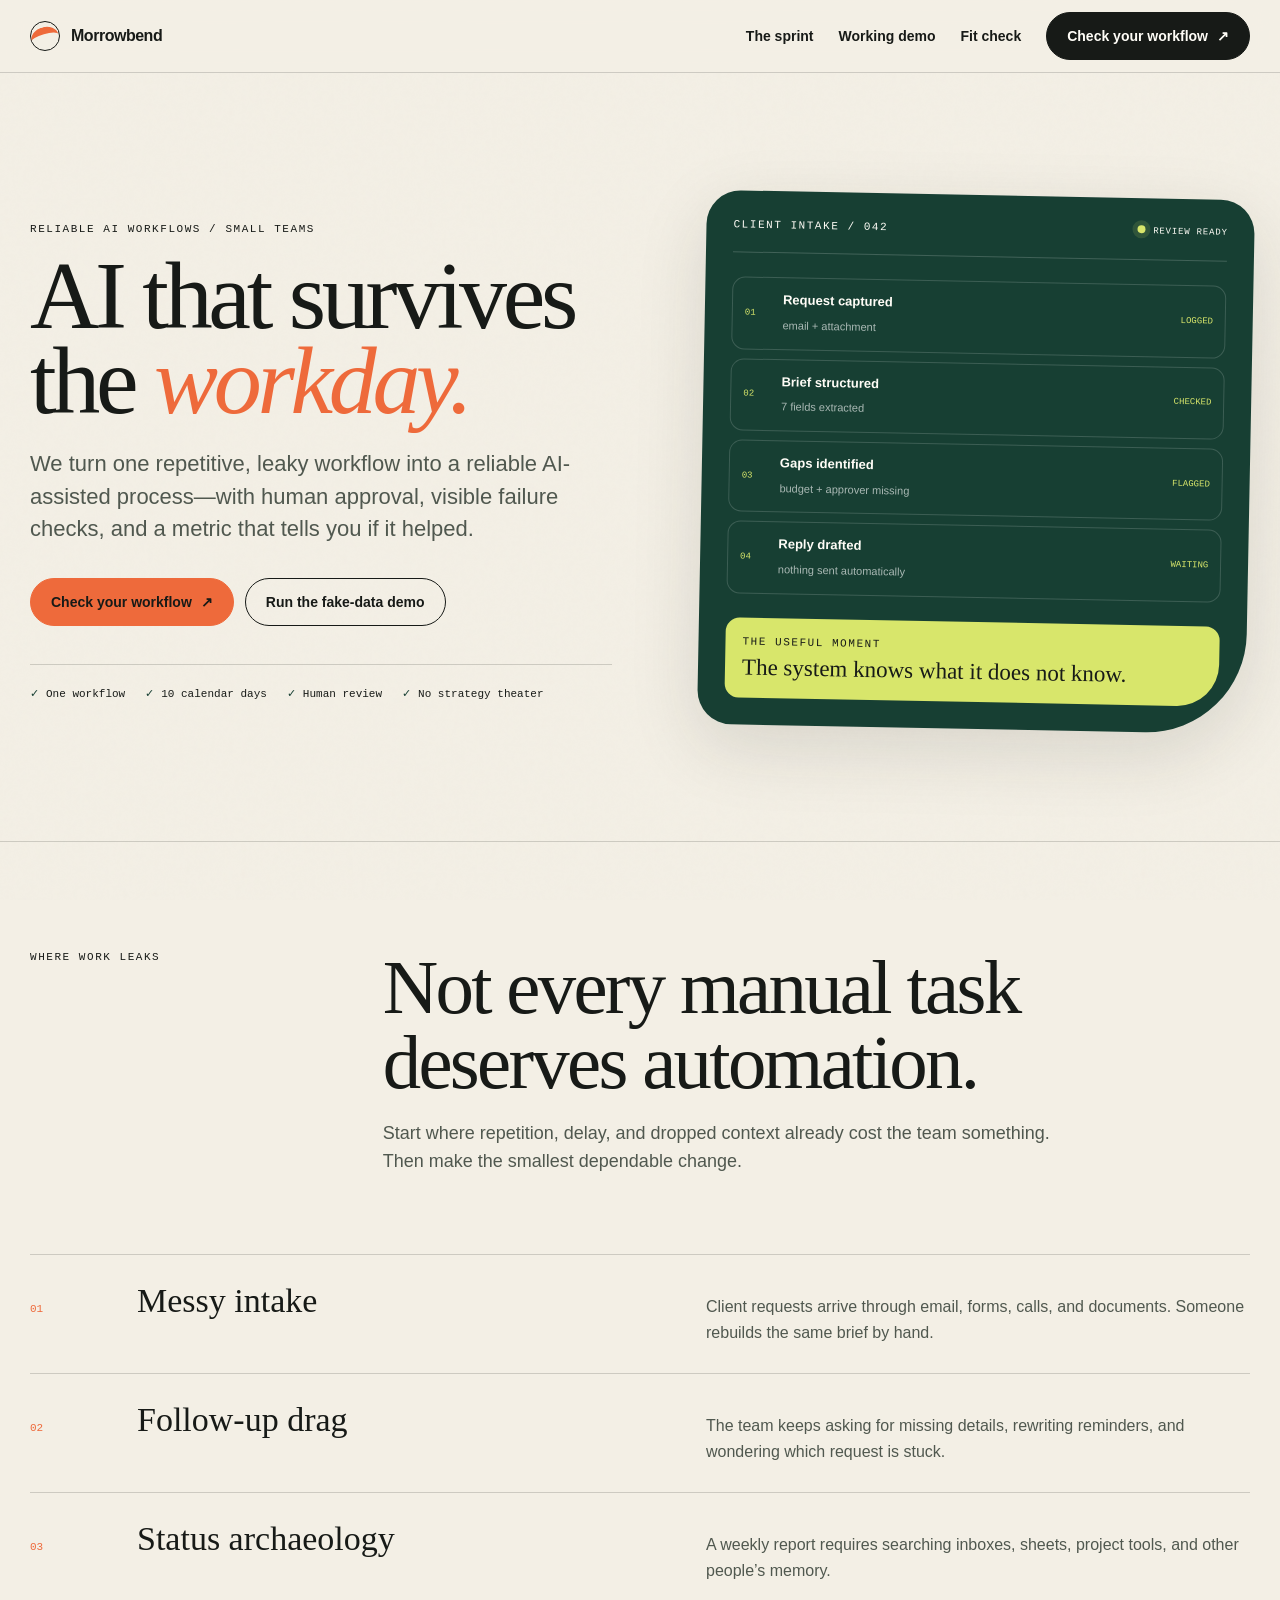
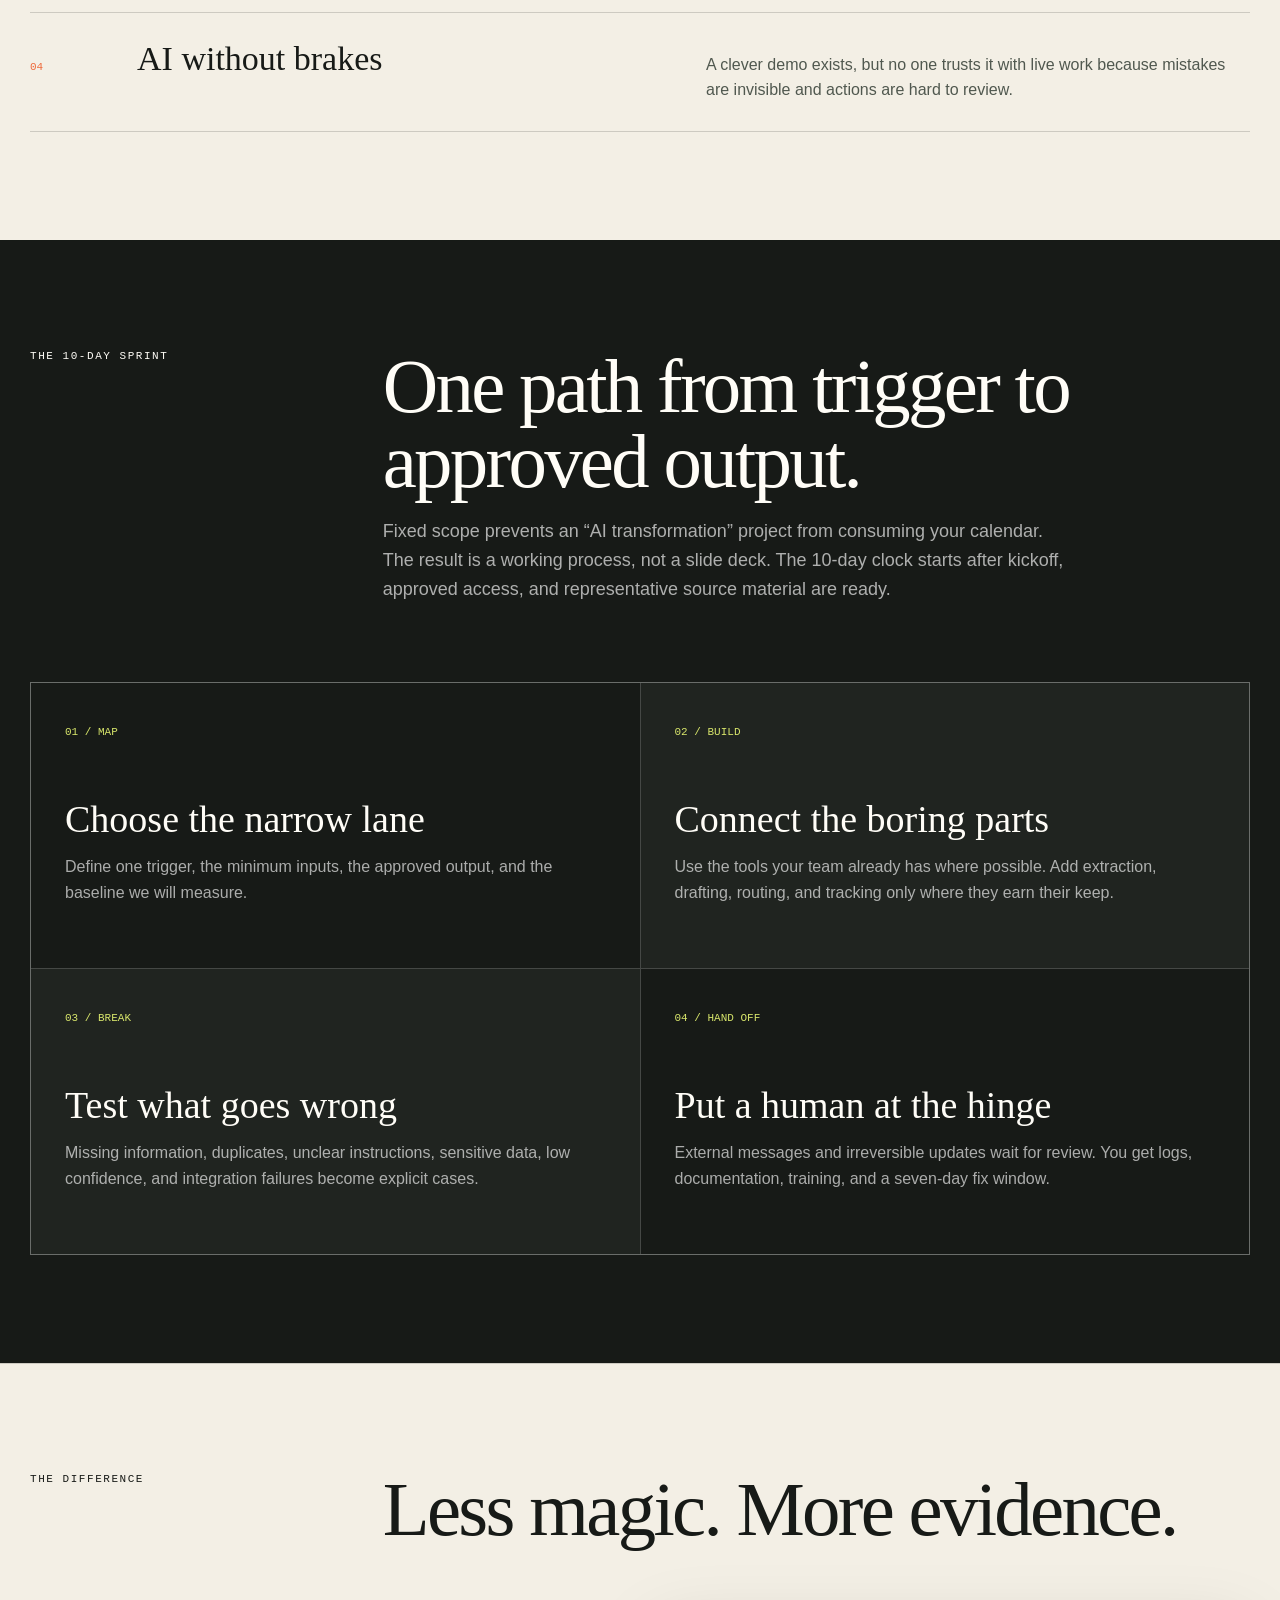
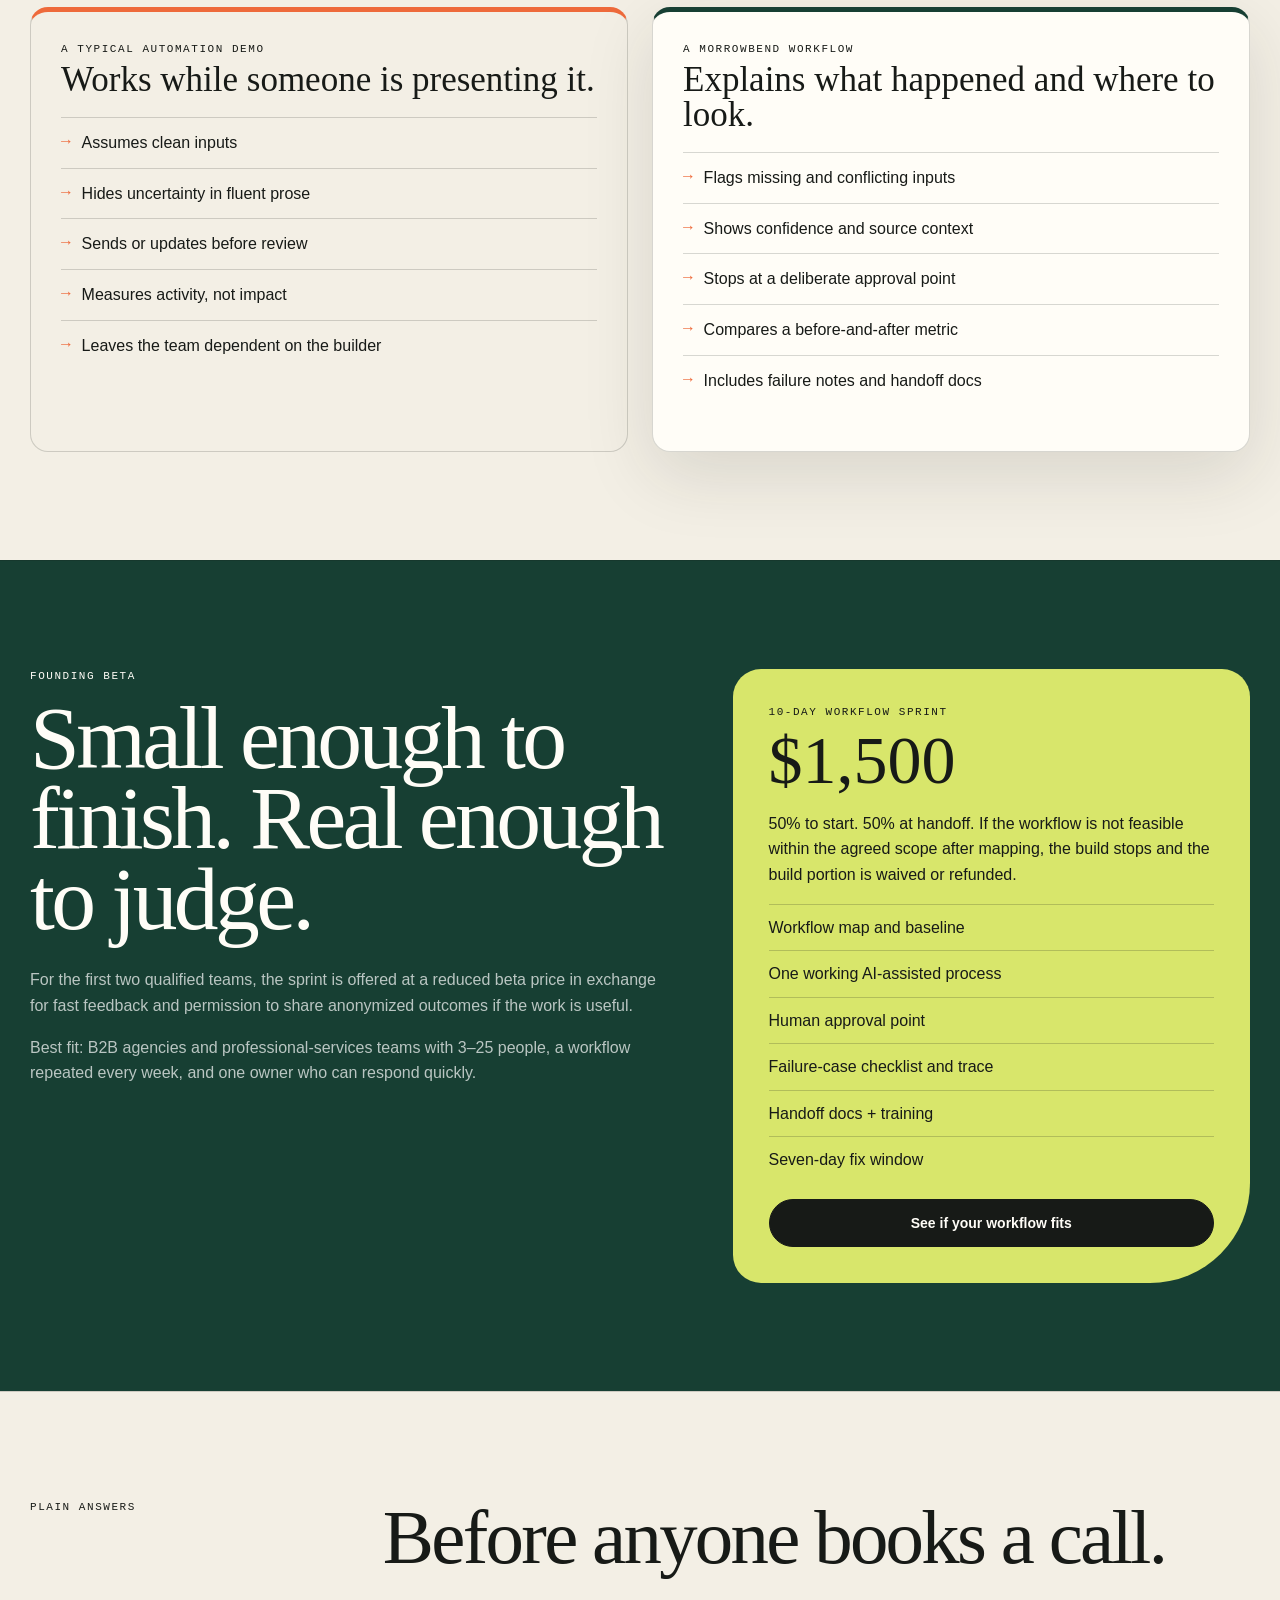
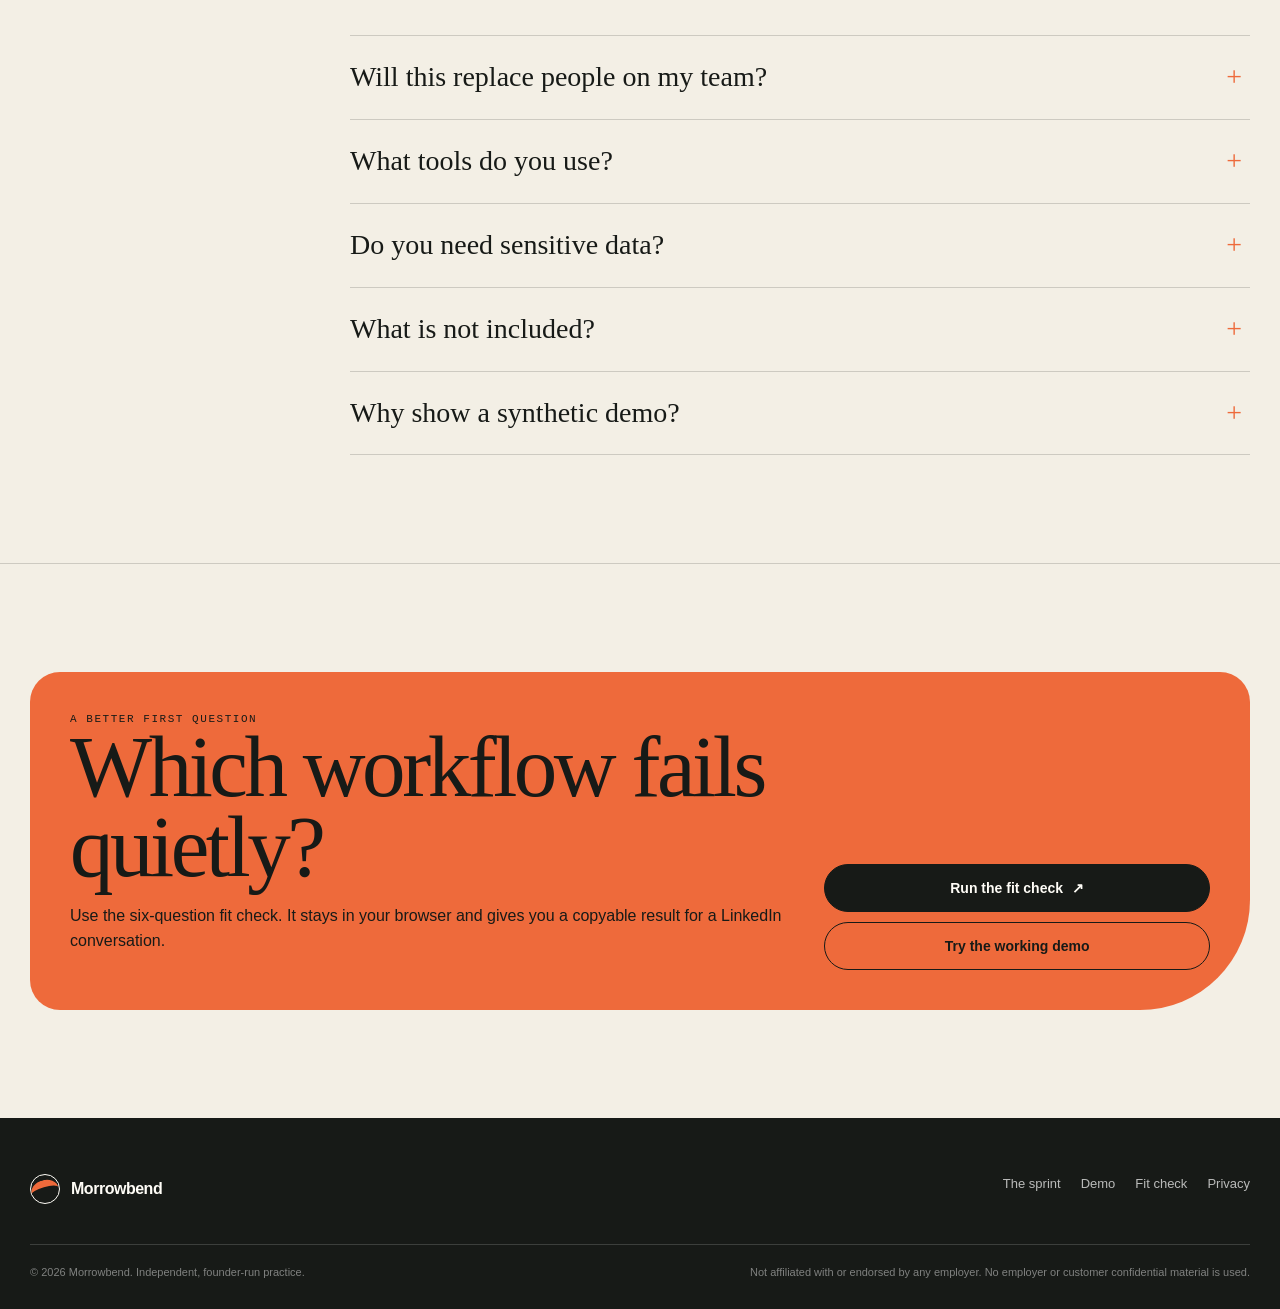
==== index.html @ 883553fe "Publish Morrowbend launch site" ====
<!doctype html><html lang="en"><head><meta charset="utf-8"><meta name="viewport" content="width=device-width,initial-scale=1"><title>Morrowbend — Reliable AI workflows for growing teams</title><meta name="description" content="Morrowbend turns one messy, repetitive workflow into a reliable AI-assisted process with human approval, clear logs, and measurable results."><meta property="og:title" content="Morrowbend — AI that survives the workday"><meta property="og:description" content="A fixed-scope 10-day sprint for small B2B agencies and professional-services teams."><meta property="og:type" content="website"><meta property="og:url" content="https://maxthefurious4-max.github.io/morrowbend/"><meta property="og:image" content="https://maxthefurious4-max.github.io/morrowbend/assets/og-image.png"><meta name="twitter:card" content="summary_large_image"><link rel="canonical" href="https://maxthefurious4-max.github.io/morrowbend/"><link rel="icon" href="assets/favicon.svg" type="image/svg+xml"><link rel="stylesheet" href="assets/styles.css"></head><body><a class="skip" href="#main">Skip to content</a>
<header class="header"><nav class="nav container" aria-label="Main navigation"><a class="brand" href="index.html"><span class="mark" aria-hidden="true"></span>Morrowbend</a><button class="nav-toggle" aria-label="Open navigation" aria-expanded="false"><span></span><span></span></button><div class="links"><a href="services.html">The sprint</a><a href="demo.html">Working demo</a><a href="fit-check.html">Fit check</a><a class="button" href="fit-check.html">Check your workflow <span>↗</span></a></div></nav></header>
<main id="main"><section class="hero"><div class="hero-grid container"><div><div class="eyebrow">Reliable AI workflows / small teams</div><h1>AI that survives the <em>workday.</em></h1><p class="lede">We turn one repetitive, leaky workflow into a reliable AI-assisted process—with human approval, visible failure checks, and a metric that tells you if it helped.</p><div class="actions"><a class="button signal" href="fit-check.html">Check your workflow <span>↗</span></a><a class="button ghost" href="demo.html">Run the fake-data demo</a></div><div class="proof"><span>One workflow</span><span>10 calendar days</span><span>Human review</span><span>No strategy theater</span></div></div>
<div class="workflow-card" aria-label="Example workflow trace"><div class="workflow-top"><span class="eyebrow">Client intake / 042</span><span class="status">review ready</span></div><div class="trace"><div class="trace-row"><span class="trace-num">01</span><span><b>Request captured</b><small>email + attachment</small></span><span class="trace-state">logged</span></div><div class="trace-row"><span class="trace-num">02</span><span><b>Brief structured</b><small>7 fields extracted</small></span><span class="trace-state">checked</span></div><div class="trace-row"><span class="trace-num">03</span><span><b>Gaps identified</b><small>budget + approver missing</small></span><span class="trace-state">flagged</span></div><div class="trace-row"><span class="trace-num">04</span><span><b>Reply drafted</b><small>nothing sent automatically</small></span><span class="trace-state">waiting</span></div></div><div class="workflow-note"><div class="eyebrow">The useful moment</div><p>The system knows what it does not know.</p></div></div></div></section>
<section class="section"><div class="container"><div class="section-head"><div class="eyebrow">Where work leaks</div><div><h2>Not every manual task deserves automation.</h2><p class="muted">Start where repetition, delay, and dropped context already cost the team something. Then make the smallest dependable change.</p></div></div><div class="leaks"><article class="leak"><h3>Messy intake</h3><p>Client requests arrive through email, forms, calls, and documents. Someone rebuilds the same brief by hand.</p></article><article class="leak"><h3>Follow-up drag</h3><p>The team keeps asking for missing details, rewriting reminders, and wondering which request is stuck.</p></article><article class="leak"><h3>Status archaeology</h3><p>A weekly report requires searching inboxes, sheets, project tools, and other people’s memory.</p></article><article class="leak"><h3>AI without brakes</h3><p>A clever demo exists, but no one trusts it with live work because mistakes are invisible and actions are hard to review.</p></article></div></div></section>
<section class="section dark"><div class="container"><div class="section-head"><div class="eyebrow">The 10-day sprint</div><div><h2>One path from trigger to approved output.</h2><p style="color:rgba(255,255,255,.65)">Fixed scope prevents an “AI transformation” project from consuming your calendar. The result is a working process, not a slide deck. The 10-day clock starts after kickoff, approved access, and representative source material are ready.</p></div></div><div class="steps"><article class="step"><span class="num">01 / MAP</span><h3>Choose the narrow lane</h3><p>Define one trigger, the minimum inputs, the approved output, and the baseline we will measure.</p></article><article class="step"><span class="num">02 / BUILD</span><h3>Connect the boring parts</h3><p>Use the tools your team already has where possible. Add extraction, drafting, routing, and tracking only where they earn their keep.</p></article><article class="step"><span class="num">03 / BREAK</span><h3>Test what goes wrong</h3><p>Missing information, duplicates, unclear instructions, sensitive data, low confidence, and integration failures become explicit cases.</p></article><article class="step"><span class="num">04 / HAND OFF</span><h3>Put a human at the hinge</h3><p>External messages and irreversible updates wait for review. You get logs, documentation, training, and a seven-day fix window.</p></article></div></div></section>
<section class="section"><div class="container"><div class="section-head"><div class="eyebrow">The difference</div><div><h2>Less magic. More evidence.</h2></div></div><div class="compare"><div><div class="eyebrow">A typical automation demo</div><h3>Works while someone is presenting it.</h3><ul class="checklist"><li>Assumes clean inputs</li><li>Hides uncertainty in fluent prose</li><li>Sends or updates before review</li><li>Measures activity, not impact</li><li>Leaves the team dependent on the builder</li></ul></div><div class="good"><div class="eyebrow">A Morrowbend workflow</div><h3>Explains what happened and where to look.</h3><ul class="checklist"><li>Flags missing and conflicting inputs</li><li>Shows confidence and source context</li><li>Stops at a deliberate approval point</li><li>Compares a before-and-after metric</li><li>Includes failure notes and handoff docs</li></ul></div></div></div></section>
<section class="section forest"><div class="container price-stage"><div><div class="eyebrow">Founding beta</div><h2>Small enough to finish. Real enough to judge.</h2><p style="color:rgba(255,255,255,.7);max-width:650px">For the first two qualified teams, the sprint is offered at a reduced beta price in exchange for fast feedback and permission to share anonymized outcomes if the work is useful.</p><p style="color:rgba(255,255,255,.7)">Best fit: B2B agencies and professional-services teams with 3–25 people, a workflow repeated every week, and one owner who can respond quickly.</p></div><aside class="price-card"><div class="eyebrow">10-day workflow sprint</div><div class="price">$1,500</div><p>50% to start. 50% at handoff. If the workflow is not feasible within the agreed scope after mapping, the build stops and the build portion is waived or refunded.</p><ul><li>Workflow map and baseline</li><li>One working AI-assisted process</li><li>Human approval point</li><li>Failure-case checklist and trace</li><li>Handoff docs + training</li><li>Seven-day fix window</li></ul><a class="button" href="fit-check.html" style="width:100%">See if your workflow fits</a></aside></div></section>
<section class="section"><div class="container"><div class="section-head"><div class="eyebrow">Plain answers</div><div><h2>Before anyone books a call.</h2></div></div><div class="faq"><details><summary>Will this replace people on my team?</summary><p>No. The sprint removes repetitive admin and drafting steps. A person reviews external communication and irreversible updates.</p></details><details><summary>What tools do you use?</summary><p>The smallest stack that fits: often Google Workspace or Microsoft 365, Sheets or Airtable, an existing CRM/project tool, and focused automation. Tool selection follows the workflow—not the other way around.</p></details><details><summary>Do you need sensitive data?</summary><p>The first design minimizes data and uses synthetic examples where possible. Sensitive access is requested only when necessary and explicitly approved. Regulated legal, medical, and financial decisions are out of scope.</p></details><details><summary>What is not included?</summary><p>Custom SaaS, CRM migrations, open-ended strategy, autonomous decisions, multiple workflows, and unlimited support. The sprint is intentionally narrow.</p></details><details><summary>Why show a synthetic demo?</summary><p>Because there are no customer stories to invent. The demo shows the intended mechanics honestly: structured output, missing-information flags, human approval, and an audit trail.</p></details></div></div></section>
<section class="section"><div class="container cta"><div><div class="eyebrow">A better first question</div><h2>Which workflow fails quietly?</h2><p>Use the six-question fit check. It stays in your browser and gives you a copyable result for a LinkedIn conversation.</p></div><div class="cta-buttons"><a class="button" href="fit-check.html">Run the fit check <span>↗</span></a><a class="button ghost" href="demo.html">Try the working demo</a></div></div></section></main>
<footer class="footer"><div class="container"><div class="footer-grid"><a class="brand" href="index.html"><span class="mark"></span>Morrowbend</a><div class="footer-links"><a href="services.html">The sprint</a><a href="demo.html">Demo</a><a href="fit-check.html">Fit check</a><a href="privacy.html">Privacy</a></div></div><div class="footer-bottom"><span>© <span data-year></span> Morrowbend. Independent, founder-run practice.</span><span>Not affiliated with or endorsed by any employer. No employer or customer confidential material is used.</span></div></div></footer><script src="assets/main.js"></script></body></html>
---- assets/styles.css ----
@import url('fonts/fonts.css');
:root{--paper:#f3efe5;--paper2:#e9e3d5;--ink:#171a17;--muted:#50584f;--forest:#173f33;--signal:#ee6a3b;--lime:#d8e66b;--white:#fffdf7;--line:rgba(23,26,23,.17);--serif:'Instrument Serif',Georgia,serif;--sans:'Manrope',sans-serif;--mono:'IBM Plex Mono',monospace;--max:1220px;--shadow:0 22px 70px rgba(35,39,31,.13)}
*{box-sizing:border-box}html{scroll-behavior:smooth}body{margin:0;background:var(--paper);color:var(--ink);font:16px/1.6 var(--sans);-webkit-font-smoothing:antialiased}body:before{content:'';position:fixed;inset:0;z-index:-1;opacity:.22;pointer-events:none;background-image:url("data:image/svg+xml,%3Csvg viewBox='0 0 160 160' xmlns='http://www.w3.org/2000/svg'%3E%3Cfilter id='n'%3E%3CfeTurbulence type='fractalNoise' baseFrequency='.9' numOctaves='3'/%3E%3C/filter%3E%3Crect width='100%25' height='100%25' filter='url(%23n)' opacity='.08'/%3E%3C/svg%3E")}a{color:inherit}button,input{font:inherit}:focus-visible{outline:3px solid var(--signal);outline-offset:3px}.skip{position:fixed;top:-80px;left:16px;background:var(--ink);color:white;padding:10px;z-index:99}.skip:focus{top:16px}.container{width:min(var(--max),calc(100% - 40px));margin:auto}.eyebrow{font:500 11px/1.3 var(--mono);letter-spacing:.14em;text-transform:uppercase}.muted{color:var(--muted)}
.header{position:sticky;top:0;z-index:20;border-bottom:1px solid var(--line);background:rgba(243,239,229,.92);backdrop-filter:blur(14px)}.nav{height:72px;display:flex;align-items:center;justify-content:space-between;gap:24px}.brand{display:flex;align-items:center;gap:11px;text-decoration:none;font-weight:700;letter-spacing:-.03em}.mark{width:30px;height:30px;border:1.5px solid;border-radius:50%;position:relative;overflow:hidden}.mark:before{content:'';position:absolute;width:28px;height:15px;border-top:7px solid var(--signal);border-radius:50%;bottom:1px;transform:rotate(-16deg)}.links{display:flex;align-items:center;gap:25px}.links a{text-decoration:none;font-size:14px;font-weight:600}.links a:hover{color:var(--signal)}.nav-toggle{display:none;border:0;background:none;width:48px;min-height:48px}.nav-toggle span{display:block;height:2px;background:var(--ink);margin:5px}
.button{display:inline-flex;justify-content:center;align-items:center;gap:9px;min-height:48px;padding:11px 20px;border:1px solid var(--ink);border-radius:999px;background:var(--ink);color:var(--white);text-decoration:none;font-weight:700;font-size:14px;cursor:pointer;transition:.2s}.button:hover{transform:translateY(-2px);background:var(--forest)}.button.signal{background:var(--signal);border-color:var(--signal);color:var(--ink)}.button.signal:hover{background:var(--lime);border-color:var(--ink)}.button.ghost{background:transparent;color:var(--ink)}.button.light{background:var(--white);color:var(--ink);border-color:var(--white)}
.hero{padding:84px 0 74px}.hero-grid{min-height:610px;display:grid;grid-template-columns:1.03fr .97fr;gap:clamp(48px,7vw,105px);align-items:center}.hero h1,.page-hero h1{font:400 clamp(61px,7.5vw,106px)/.88 var(--serif);letter-spacing:-.045em;margin:18px 0 25px}.hero h1 em{color:var(--signal);font-weight:400}.lede{max-width:650px;font-size:clamp(18px,2vw,22px);line-height:1.48;color:var(--muted)}.actions{display:flex;flex-wrap:wrap;gap:11px;margin-top:32px}.proof{display:flex;flex-wrap:wrap;gap:8px 20px;border-top:1px solid var(--line);padding-top:22px;margin-top:38px;font:500 11px/1.4 var(--mono)}.proof span:before{content:'✓';color:var(--forest);margin-right:7px}
.workflow-card{background:var(--forest);color:var(--white);border-radius:34px 34px 100px 34px;padding:27px;box-shadow:var(--shadow);transform:rotate(1.1deg)}.workflow-top{display:flex;justify-content:space-between;gap:15px;border-bottom:1px solid rgba(255,255,255,.18);padding-bottom:20px}.status{font:500 9px/1 var(--mono);text-transform:uppercase;letter-spacing:.09em}.status:before{content:'';display:inline-block;width:8px;height:8px;border-radius:50%;background:var(--lime);margin-right:8px;box-shadow:0 0 0 5px rgba(216,230,107,.13)}.trace{margin:24px 0;display:grid;gap:9px}.trace-row{display:grid;grid-template-columns:27px 1fr auto;gap:11px;align-items:center;border:1px solid rgba(255,255,255,.16);border-radius:13px;padding:12px}.trace-row b{display:block;font-size:13px}.trace-row small{color:rgba(255,255,255,.63);font-size:11px}.trace-num,.trace-state{font:500 9px/1 var(--mono);color:var(--lime);text-transform:uppercase}.workflow-note{background:var(--lime);color:var(--ink);border-radius:14px 14px 42px 14px;padding:17px}.workflow-note p{font:400 23px/1.06 var(--serif);margin:7px 0 0}
.section{padding:108px 0;border-top:1px solid var(--line)}.dark{background:var(--ink);color:var(--white)}.forest{background:var(--forest);color:var(--white)}.section-head{display:grid;grid-template-columns:.52fr 1.48fr;gap:48px;margin-bottom:60px}.section-head h2{font:400 clamp(47px,6vw,79px)/.98 var(--serif);letter-spacing:-.035em;margin:0;max-width:900px}.section-head p{max-width:690px;font-size:18px}.leaks{counter-reset:leak;border-top:1px solid var(--line)}.leak{counter-increment:leak;display:grid;grid-template-columns:82px 1fr 1fr;gap:25px;padding:28px 0;border-bottom:1px solid var(--line);align-items:baseline}.leak:before{content:'0' counter(leak);font:500 11px var(--mono);color:var(--signal)}.leak h3{font:400 34px/1.06 var(--serif);margin:0}.leak p{margin:0;color:var(--muted)}
.steps{display:grid;grid-template-columns:1fr 1fr;gap:1px;background:rgba(255,255,255,.2);border:1px solid rgba(255,255,255,.2)}.step{min-height:285px;padding:34px;background:var(--ink)}.step:nth-child(2),.step:nth-child(3){background:#202420}.step .num{font:500 11px var(--mono);color:var(--lime)}.step h3{font:400 38px/1 var(--serif);margin:58px 0 13px}.step p{color:rgba(255,255,255,.64)}.compare{display:grid;grid-template-columns:1fr 1fr;gap:24px}.compare>div{border:1px solid var(--line);border-top:5px solid var(--signal);border-radius:18px;padding:30px}.compare>.good{background:var(--white);border-top-color:var(--forest);box-shadow:var(--shadow)}.compare h3{font:400 35px/1 var(--serif);margin:6px 0 20px}.checklist{list-style:none;padding:0}.checklist li{display:flex;gap:11px;padding:12px 0;border-top:1px solid var(--line)}.checklist li:before{content:'→';color:var(--signal);font-family:var(--mono)}
.price-stage{display:grid;grid-template-columns:1.1fr .9fr;gap:70px;align-items:start}.price-stage h2{font:400 clamp(54px,7vw,90px)/.9 var(--serif);letter-spacing:-.04em;margin:14px 0 28px}.price-card{background:var(--lime);color:var(--ink);border-radius:28px 28px 100px 28px;padding:36px;position:sticky;top:105px}.price{font:400 68px/.9 var(--serif);margin:10px 0 20px}.price-card ul{list-style:none;padding:0}.price-card li{border-top:1px solid rgba(23,26,23,.2);padding:10px 0}.faq{max-width:900px;margin-left:auto}details{border-top:1px solid var(--line)}details:last-child{border-bottom:1px solid var(--line)}summary{list-style:none;cursor:pointer;font:400 28px/1.1 var(--serif);padding:26px 50px 26px 0;position:relative}summary::-webkit-details-marker{display:none}summary:after{content:'+';position:absolute;right:8px;color:var(--signal)}details[open] summary:after{content:'−'}details p{color:var(--muted);max-width:700px;margin:0;padding:0 0 25px}.cta{display:grid;grid-template-columns:1.3fr .7fr;gap:38px;align-items:end;background:var(--signal);padding:40px;border-radius:30px 30px 110px 30px}.cta h2{font:400 clamp(48px,7vw,87px)/.92 var(--serif);letter-spacing:-.04em;margin:0}.cta-buttons{display:grid;gap:10px}
.footer{background:var(--ink);color:var(--white);padding:56px 0 28px}.footer-grid{display:flex;justify-content:space-between;gap:45px}.footer-links{display:flex;flex-wrap:wrap;gap:20px}.footer-links a{color:rgba(255,255,255,.7);text-decoration:none;font-size:13px}.footer-bottom{border-top:1px solid rgba(255,255,255,.16);margin-top:40px;padding-top:19px;display:flex;justify-content:space-between;gap:20px;color:rgba(255,255,255,.45);font-size:11px}
.page-hero{padding:88px 0 68px}.page-hero h1{max-width:1000px}.content-grid{display:grid;grid-template-columns:260px 1fr;gap:75px}.side-note{position:sticky;top:105px;align-self:start;border-top:3px solid var(--signal);padding-top:15px;font-size:13px;color:var(--muted)}.prose{max-width:820px}.prose h2{font:400 48px/1 var(--serif);margin:65px 0 20px}.prose h2:first-child{margin-top:0}.prose p,.prose li{color:var(--muted)}.prose blockquote{margin:36px 0;padding:26px;background:var(--white);border-radius:18px;font:400 29px/1.2 var(--serif)}
.demo-shell{display:grid;grid-template-columns:350px 1fr;min-height:640px;border:1px solid var(--line);border-radius:24px;overflow:hidden;background:var(--white);box-shadow:var(--shadow)}.demo-input{background:var(--paper2);padding:26px;border-right:1px solid var(--line)}.demo-shell h2{font:400 31px/1 var(--serif);margin:8px 0 20px}.fake-email{background:var(--white);border:1px solid var(--line);border-radius:14px;padding:17px;font-size:13px}.email-meta{font:500 9px/1.5 var(--mono);color:var(--muted);border-bottom:1px solid var(--line);padding-bottom:11px;margin-bottom:13px}.demo-output{padding:27px;min-width:0}.demo-toolbar{display:flex;justify-content:space-between;align-items:center;gap:18px;border-bottom:1px solid var(--line);padding-bottom:17px}.progress{height:4px;background:var(--paper2);overflow:hidden;margin:21px 0}.progress span{display:block;width:0;height:100%;background:var(--signal);transition:width .5s}.tabs{display:flex;flex-wrap:wrap;gap:6px}.tab{min-height:38px;border:1px solid var(--line);border-radius:999px;padding:7px 12px;background:transparent;cursor:pointer;font-size:12px}.tab[aria-selected=true]{background:var(--ink);color:var(--white)}.panel{display:none;padding-top:23px}.panel.active{display:block}.empty{text-align:center;color:var(--muted);padding:75px 20px}.empty strong{display:block;font:400 37px/1 var(--serif);color:var(--ink);margin-bottom:10px}.fields{display:grid;grid-template-columns:1fr 1fr;gap:11px}.field{background:var(--paper);padding:12px;border-radius:10px}.field span{display:block;font:500 9px var(--mono);color:var(--muted);text-transform:uppercase}.field b{font-size:13px}.warn{border:1px solid var(--signal);background:#fff2e8}.draft{border:1px solid var(--line);border-radius:14px;padding:19px;font-size:14px}.approval{display:flex;flex-wrap:wrap;align-items:center;gap:10px;margin-top:19px}.approval-state{font:500 10px var(--mono);color:var(--muted)}.approved{color:#2e6b4e}.log{width:100%;border-collapse:collapse;font-size:12px}.log th,.log td{text-align:left;border-bottom:1px solid var(--line);padding:10px 7px}.log th{font:500 9px var(--mono);text-transform:uppercase}.confidence{display:inline-flex;background:#efe6a5;border-radius:999px;padding:4px 8px;font:500 9px var(--mono)}
.fit{display:grid;grid-template-columns:1fr 420px;gap:65px;align-items:start}.question{padding:21px 0;border-top:1px solid var(--line)}.question legend{font:400 26px/1.15 var(--serif);margin-bottom:13px}.options{display:flex;flex-wrap:wrap;gap:7px}.option input{position:absolute;opacity:0}.option span{display:flex;align-items:center;min-height:44px;border:1px solid var(--line);border-radius:999px;padding:8px 13px;cursor:pointer;font-size:13px}.option input:checked+span{background:var(--forest);color:var(--white)}.result{position:sticky;top:102px;min-height:430px;border-radius:28px 28px 100px 28px;background:var(--forest);color:var(--white);padding:33px}.result-score{font:400 90px/.9 var(--serif);color:var(--lime);margin:28px 0 10px}.result h2{font:400 38px/1 var(--serif)}.result p{color:rgba(255,255,255,.7)}.result-actions{display:grid;gap:8px;margin-top:28px}.toast{position:fixed;right:20px;bottom:20px;z-index:40;background:var(--ink);color:white;padding:11px 15px;border-radius:9px;transform:translateY(100px);opacity:0;transition:.25s}.toast.show{transform:none;opacity:1}
@media(max-width:900px){.hero-grid,.section-head,.price-stage,.cta,.fit{grid-template-columns:1fr}.hero-grid{gap:70px}.section-head{gap:14px}.leak{grid-template-columns:50px 1fr}.leak p{grid-column:2}.content-grid{grid-template-columns:1fr;gap:30px}.side-note,.result,.price-card{position:static}.demo-shell{grid-template-columns:1fr}.demo-input{border-right:0;border-bottom:1px solid var(--line)}}
@media(max-width:700px){.container{width:min(calc(100% - 28px),var(--max))}.nav-toggle{display:block}.links{display:none;position:absolute;top:72px;left:0;right:0;padding:20px;background:var(--paper);border-bottom:1px solid var(--line);flex-direction:column;align-items:stretch}.links.open{display:flex}.links .button{width:100%}.hero{padding-top:58px}.hero-grid{min-height:0}.workflow-card{transform:none;border-radius:24px 24px 64px 24px}.section{padding:78px 0}.steps,.compare,.fields{grid-template-columns:1fr}.step{min-height:245px}.leak{grid-template-columns:36px 1fr;gap:11px}.leak h3{font-size:28px}.cta{padding:27px}.footer-grid,.footer-bottom{display:grid}.demo-input,.demo-output{padding:19px}.demo-toolbar{align-items:flex-start;flex-direction:column}.demo-toolbar .button{width:100%}.log{display:block;overflow:auto}}
@media(prefers-reduced-motion:reduce){*,*:before,*:after{scroll-behavior:auto!important;transition-duration:.01ms!important;animation-duration:.01ms!important}}
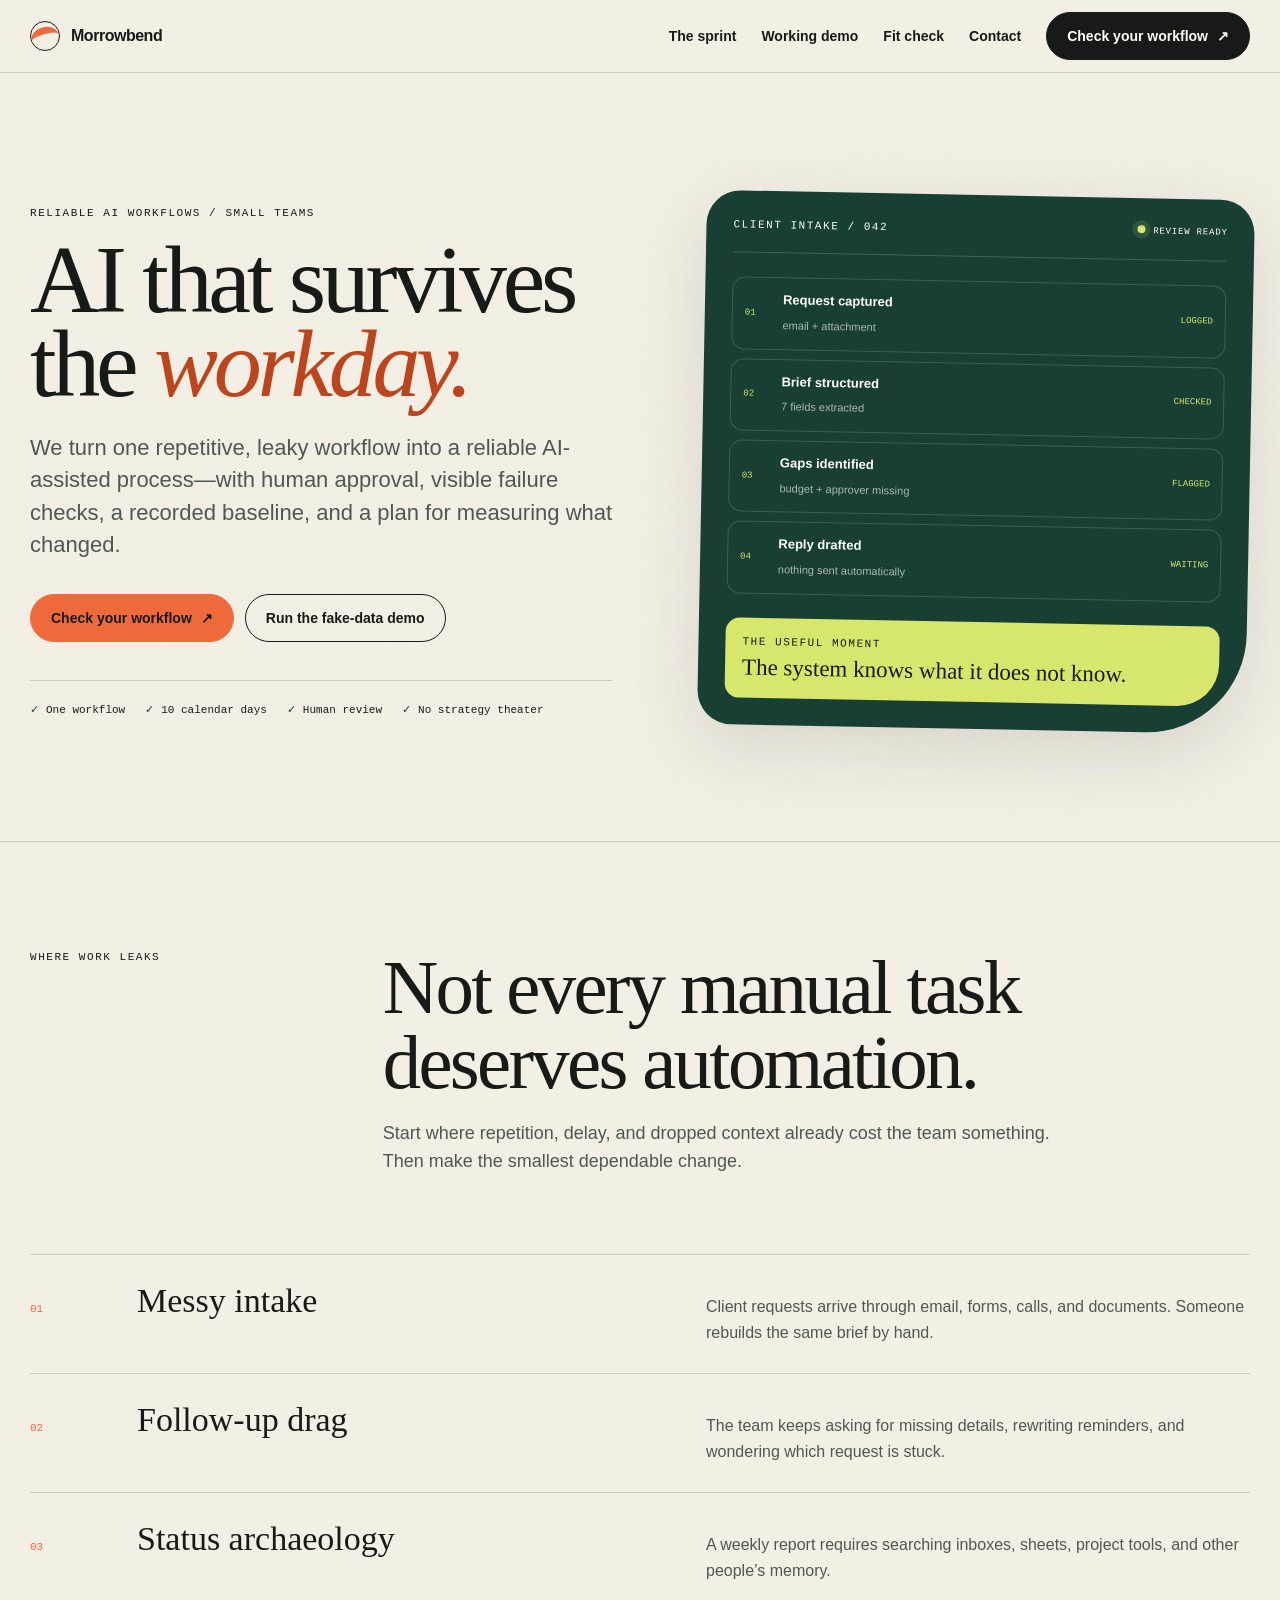
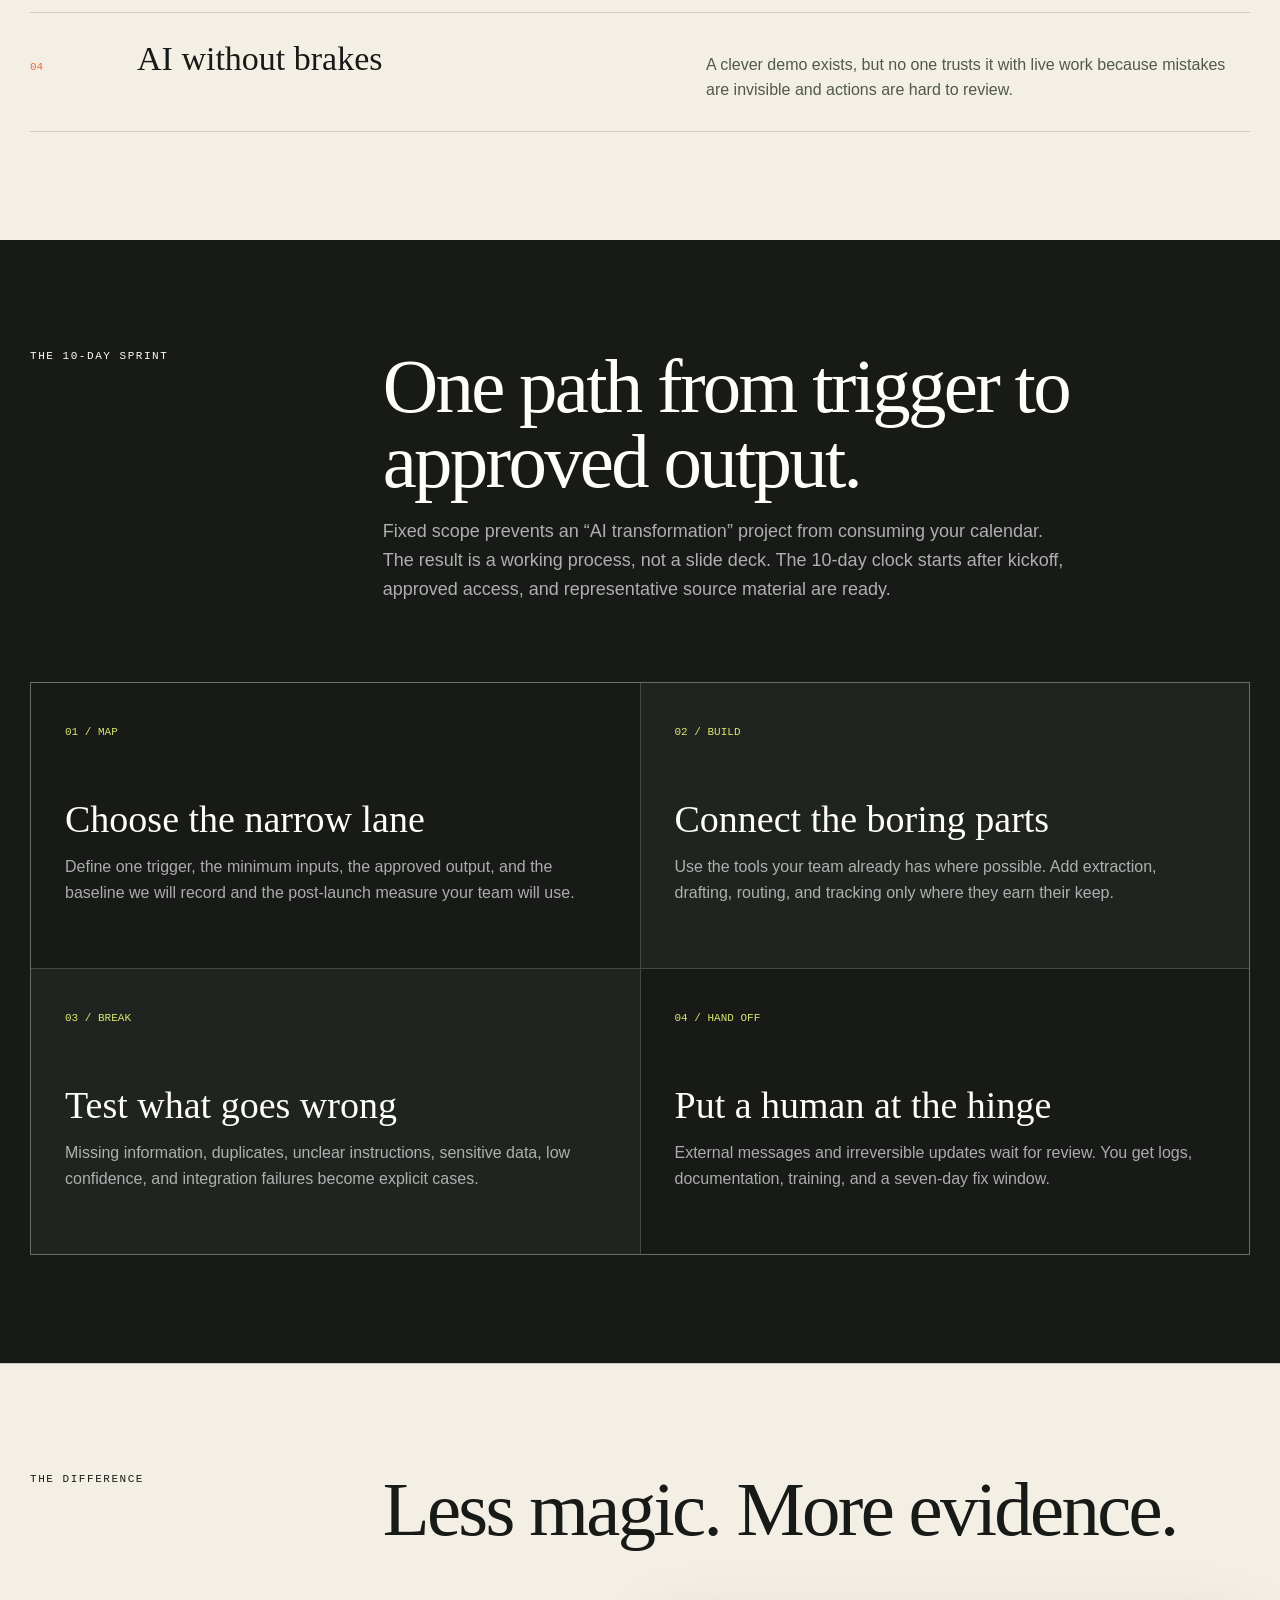
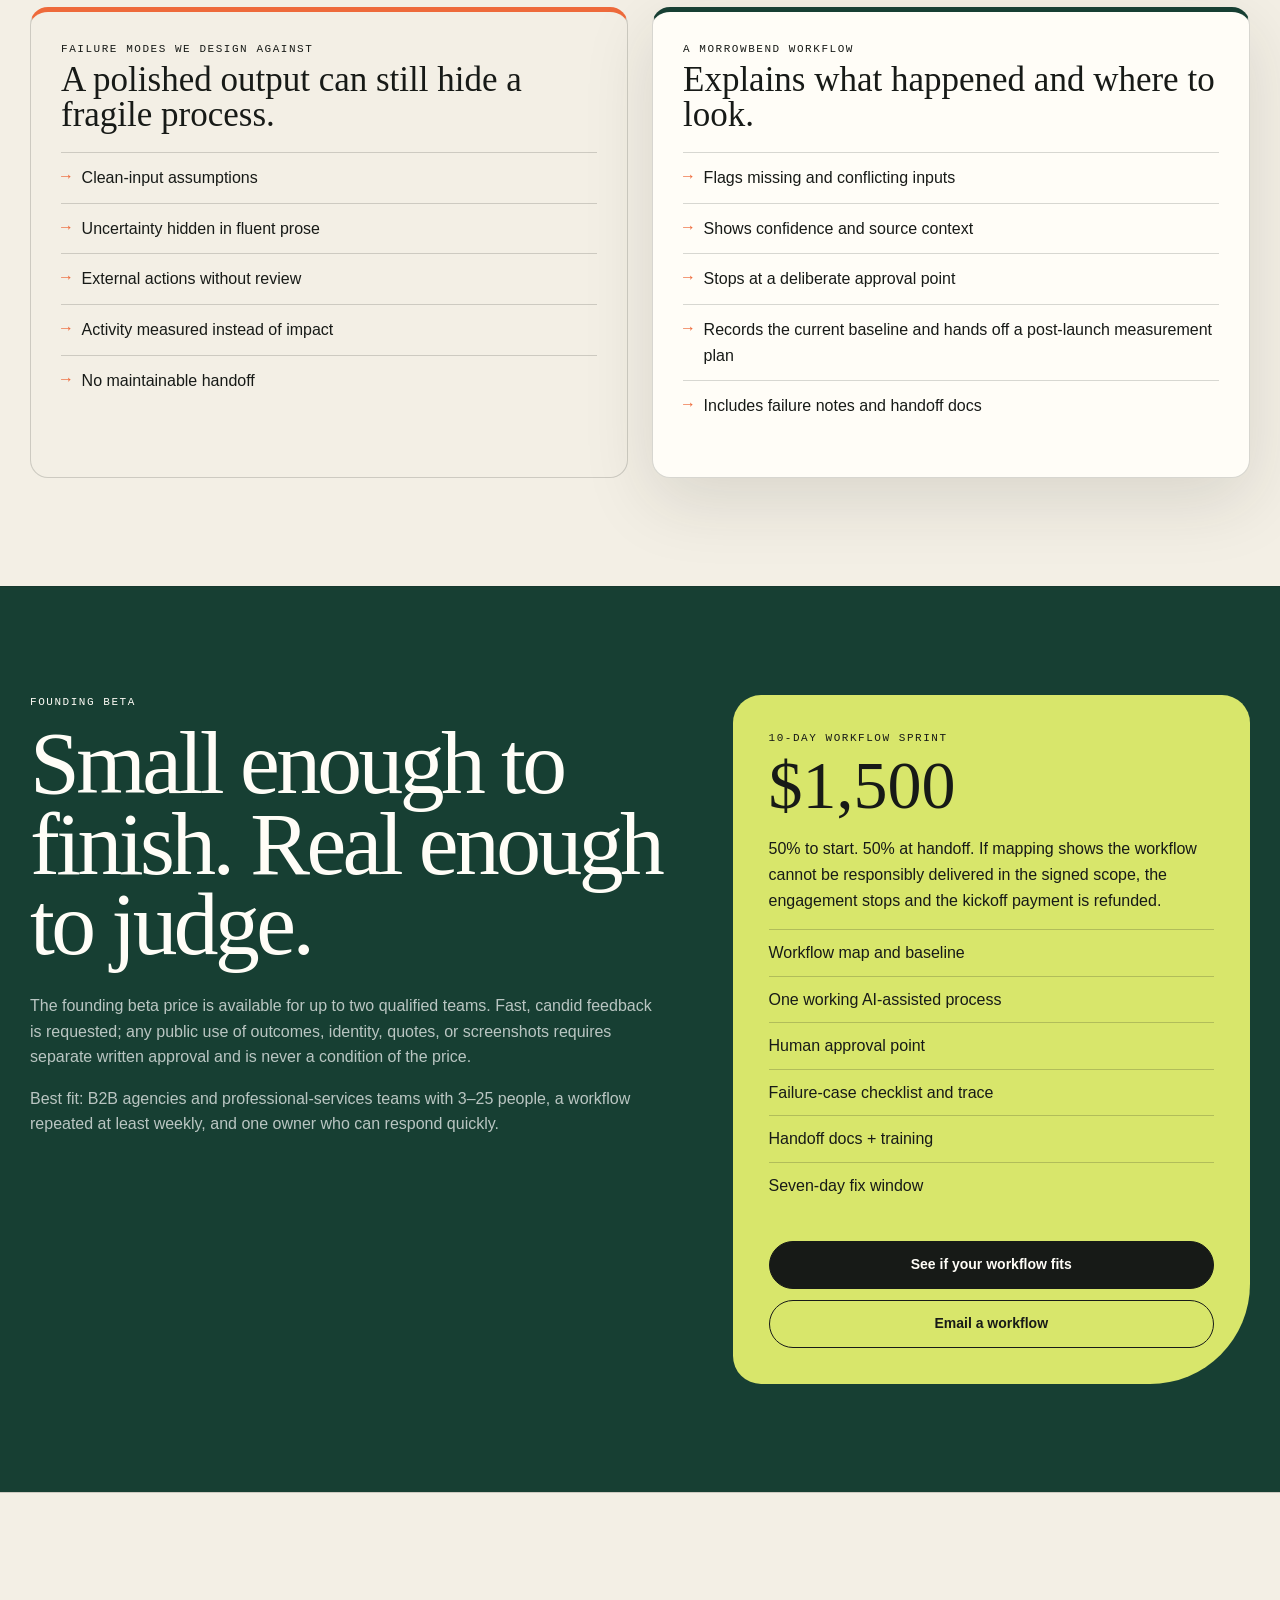
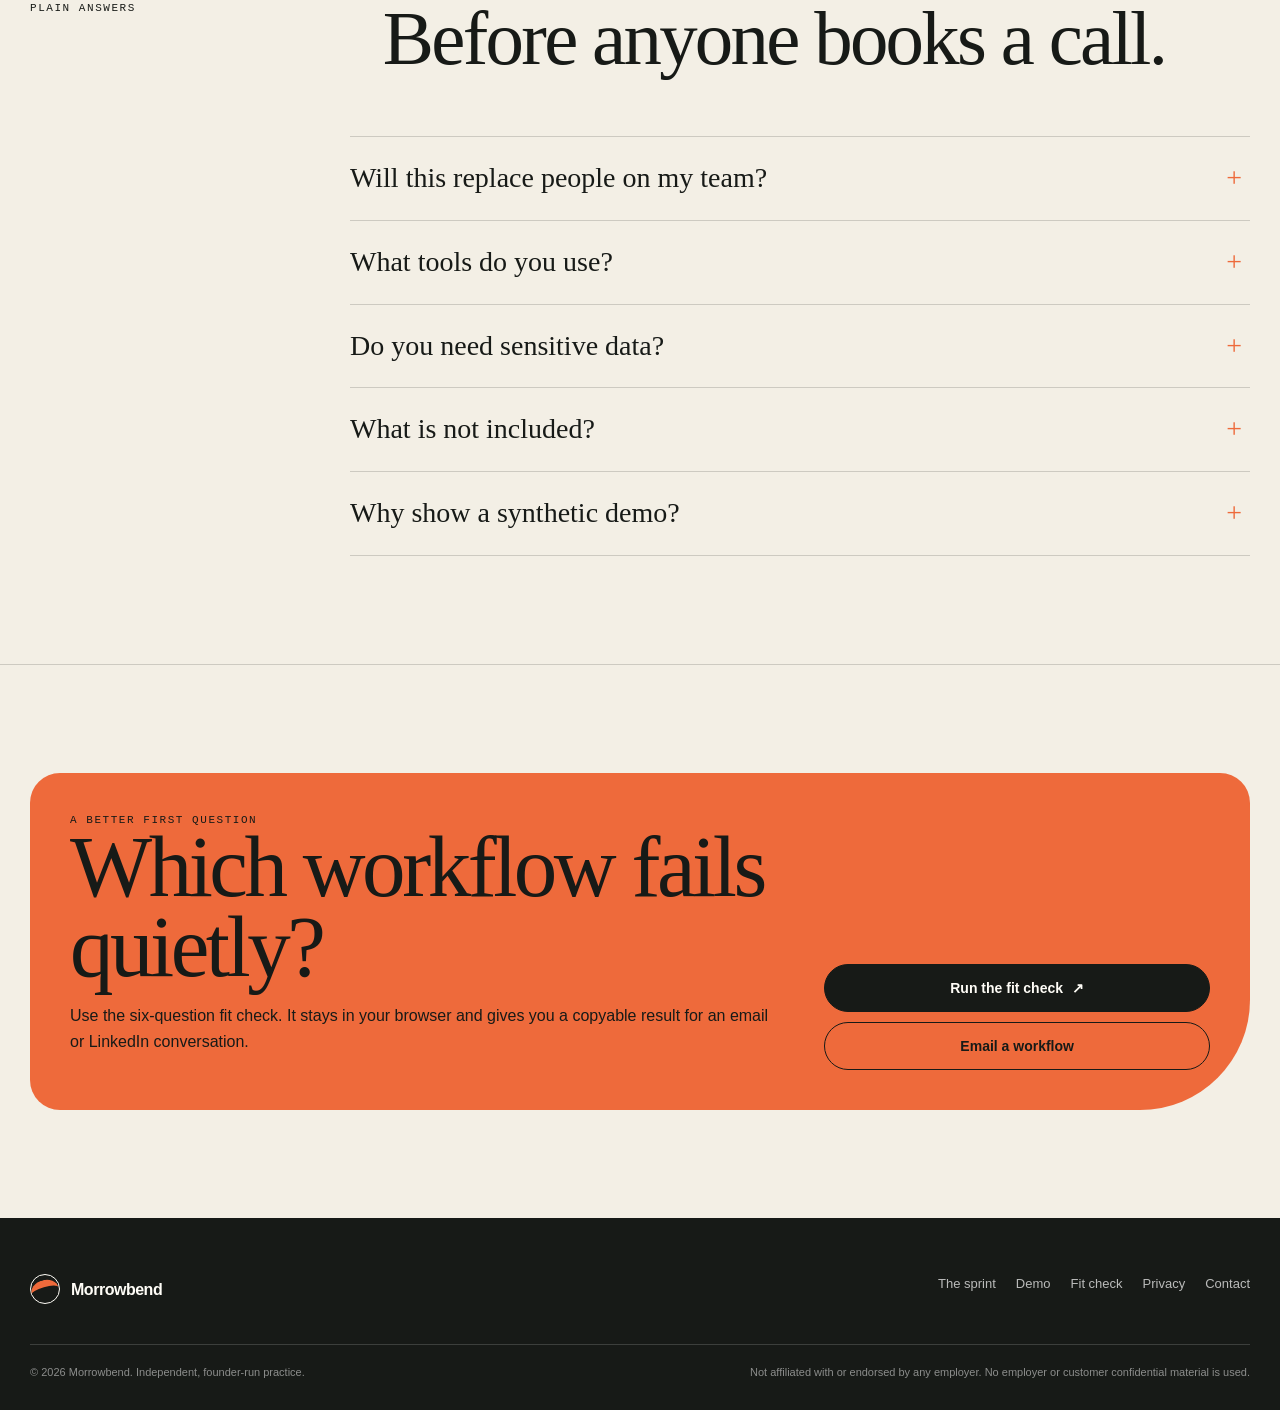
==== commit 45654d9e: "Publish reviewed launch site" ====
--- a/index.html
+++ b/index.html
@@ -1,11 +1,11 @@
-<!doctype html><html lang="en"><head><meta charset="utf-8"><meta name="viewport" content="width=device-width,initial-scale=1"><title>Morrowbend — Reliable AI workflows for growing teams</title><meta name="description" content="Morrowbend turns one messy, repetitive workflow into a reliable AI-assisted process with human approval, clear logs, and measurable results."><meta property="og:title" content="Morrowbend — AI that survives the workday"><meta property="og:description" content="A fixed-scope 10-day sprint for small B2B agencies and professional-services teams."><meta property="og:type" content="website"><meta property="og:url" content="https://maxthefurious4-max.github.io/morrowbend/"><meta property="og:image" content="https://maxthefurious4-max.github.io/morrowbend/assets/og-image.png"><meta name="twitter:card" content="summary_large_image"><link rel="canonical" href="https://maxthefurious4-max.github.io/morrowbend/"><link rel="icon" href="assets/favicon.svg" type="image/svg+xml"><link rel="stylesheet" href="assets/styles.css"></head><body><a class="skip" href="#main">Skip to content</a>
-<header class="header"><nav class="nav container" aria-label="Main navigation"><a class="brand" href="index.html"><span class="mark" aria-hidden="true"></span>Morrowbend</a><button class="nav-toggle" aria-label="Open navigation" aria-expanded="false"><span></span><span></span></button><div class="links"><a href="services.html">The sprint</a><a href="demo.html">Working demo</a><a href="fit-check.html">Fit check</a><a class="button" href="fit-check.html">Check your workflow <span>↗</span></a></div></nav></header>
-<main id="main"><section class="hero"><div class="hero-grid container"><div><div class="eyebrow">Reliable AI workflows / small teams</div><h1>AI that survives the <em>workday.</em></h1><p class="lede">We turn one repetitive, leaky workflow into a reliable AI-assisted process—with human approval, visible failure checks, and a metric that tells you if it helped.</p><div class="actions"><a class="button signal" href="fit-check.html">Check your workflow <span>↗</span></a><a class="button ghost" href="demo.html">Run the fake-data demo</a></div><div class="proof"><span>One workflow</span><span>10 calendar days</span><span>Human review</span><span>No strategy theater</span></div></div>
+<!doctype html><html lang="en"><head><meta charset="utf-8"><meta name="viewport" content="width=device-width,initial-scale=1"><meta http-equiv="Content-Security-Policy" content="default-src 'self'; img-src 'self' data:; style-src 'self' 'unsafe-inline'; script-src 'self'; font-src 'self'; connect-src 'none'; object-src 'none'; base-uri 'self'; form-action 'none'"><title>Morrowbend — Reliable AI workflows for growing teams</title><meta name="description" content="Morrowbend turns one messy, repetitive workflow into a reliable AI-assisted process with human approval, clear logs, a recorded baseline, and a post-launch measurement plan."><meta property="og:title" content="Morrowbend — AI that survives the workday"><meta property="og:description" content="A fixed-scope 10-day sprint for small B2B agencies and professional-services teams."><meta property="og:type" content="website"><meta property="og:url" content="https://maxthefurious4-max.github.io/morrowbend/"><meta property="og:image" content="https://maxthefurious4-max.github.io/morrowbend/assets/og-image.png"><meta name="twitter:card" content="summary_large_image"><link rel="canonical" href="https://maxthefurious4-max.github.io/morrowbend/"><link rel="icon" href="assets/favicon.svg" type="image/svg+xml"><link rel="stylesheet" href="assets/styles.css"></head><body><a class="skip" href="#main">Skip to content</a>
+<header class="header"><nav class="nav container" aria-label="Main navigation"><a class="brand" href="index.html"><span class="mark" aria-hidden="true"></span>Morrowbend</a><button class="nav-toggle" aria-label="Open navigation" aria-expanded="false"><span></span><span></span></button><div class="links"><a href="services.html">The sprint</a><a href="demo.html">Working demo</a><a href="fit-check.html">Fit check</a><a href="contact.html">Contact</a><a class="button" href="fit-check.html">Check your workflow <span>↗</span></a></div></nav></header>
+<main id="main"><section class="hero"><div class="hero-grid container"><div><div class="eyebrow">Reliable AI workflows / small teams</div><h1>AI that survives the <em>workday.</em></h1><p class="lede">We turn one repetitive, leaky workflow into a reliable AI-assisted process—with human approval, visible failure checks, a recorded baseline, and a plan for measuring what changed.</p><div class="actions"><a class="button signal" href="fit-check.html">Check your workflow <span>↗</span></a><a class="button ghost" href="demo.html">Run the fake-data demo</a></div><div class="proof"><span>One workflow</span><span>10 calendar days</span><span>Human review</span><span>No strategy theater</span></div></div>
 <div class="workflow-card" aria-label="Example workflow trace"><div class="workflow-top"><span class="eyebrow">Client intake / 042</span><span class="status">review ready</span></div><div class="trace"><div class="trace-row"><span class="trace-num">01</span><span><b>Request captured</b><small>email + attachment</small></span><span class="trace-state">logged</span></div><div class="trace-row"><span class="trace-num">02</span><span><b>Brief structured</b><small>7 fields extracted</small></span><span class="trace-state">checked</span></div><div class="trace-row"><span class="trace-num">03</span><span><b>Gaps identified</b><small>budget + approver missing</small></span><span class="trace-state">flagged</span></div><div class="trace-row"><span class="trace-num">04</span><span><b>Reply drafted</b><small>nothing sent automatically</small></span><span class="trace-state">waiting</span></div></div><div class="workflow-note"><div class="eyebrow">The useful moment</div><p>The system knows what it does not know.</p></div></div></div></section>
 <section class="section"><div class="container"><div class="section-head"><div class="eyebrow">Where work leaks</div><div><h2>Not every manual task deserves automation.</h2><p class="muted">Start where repetition, delay, and dropped context already cost the team something. Then make the smallest dependable change.</p></div></div><div class="leaks"><article class="leak"><h3>Messy intake</h3><p>Client requests arrive through email, forms, calls, and documents. Someone rebuilds the same brief by hand.</p></article><article class="leak"><h3>Follow-up drag</h3><p>The team keeps asking for missing details, rewriting reminders, and wondering which request is stuck.</p></article><article class="leak"><h3>Status archaeology</h3><p>A weekly report requires searching inboxes, sheets, project tools, and other people’s memory.</p></article><article class="leak"><h3>AI without brakes</h3><p>A clever demo exists, but no one trusts it with live work because mistakes are invisible and actions are hard to review.</p></article></div></div></section>
-<section class="section dark"><div class="container"><div class="section-head"><div class="eyebrow">The 10-day sprint</div><div><h2>One path from trigger to approved output.</h2><p style="color:rgba(255,255,255,.65)">Fixed scope prevents an “AI transformation” project from consuming your calendar. The result is a working process, not a slide deck. The 10-day clock starts after kickoff, approved access, and representative source material are ready.</p></div></div><div class="steps"><article class="step"><span class="num">01 / MAP</span><h3>Choose the narrow lane</h3><p>Define one trigger, the minimum inputs, the approved output, and the baseline we will measure.</p></article><article class="step"><span class="num">02 / BUILD</span><h3>Connect the boring parts</h3><p>Use the tools your team already has where possible. Add extraction, drafting, routing, and tracking only where they earn their keep.</p></article><article class="step"><span class="num">03 / BREAK</span><h3>Test what goes wrong</h3><p>Missing information, duplicates, unclear instructions, sensitive data, low confidence, and integration failures become explicit cases.</p></article><article class="step"><span class="num">04 / HAND OFF</span><h3>Put a human at the hinge</h3><p>External messages and irreversible updates wait for review. You get logs, documentation, training, and a seven-day fix window.</p></article></div></div></section>
-<section class="section"><div class="container"><div class="section-head"><div class="eyebrow">The difference</div><div><h2>Less magic. More evidence.</h2></div></div><div class="compare"><div><div class="eyebrow">A typical automation demo</div><h3>Works while someone is presenting it.</h3><ul class="checklist"><li>Assumes clean inputs</li><li>Hides uncertainty in fluent prose</li><li>Sends or updates before review</li><li>Measures activity, not impact</li><li>Leaves the team dependent on the builder</li></ul></div><div class="good"><div class="eyebrow">A Morrowbend workflow</div><h3>Explains what happened and where to look.</h3><ul class="checklist"><li>Flags missing and conflicting inputs</li><li>Shows confidence and source context</li><li>Stops at a deliberate approval point</li><li>Compares a before-and-after metric</li><li>Includes failure notes and handoff docs</li></ul></div></div></div></section>
-<section class="section forest"><div class="container price-stage"><div><div class="eyebrow">Founding beta</div><h2>Small enough to finish. Real enough to judge.</h2><p style="color:rgba(255,255,255,.7);max-width:650px">For the first two qualified teams, the sprint is offered at a reduced beta price in exchange for fast feedback and permission to share anonymized outcomes if the work is useful.</p><p style="color:rgba(255,255,255,.7)">Best fit: B2B agencies and professional-services teams with 3–25 people, a workflow repeated every week, and one owner who can respond quickly.</p></div><aside class="price-card"><div class="eyebrow">10-day workflow sprint</div><div class="price">$1,500</div><p>50% to start. 50% at handoff. If the workflow is not feasible within the agreed scope after mapping, the build stops and the build portion is waived or refunded.</p><ul><li>Workflow map and baseline</li><li>One working AI-assisted process</li><li>Human approval point</li><li>Failure-case checklist and trace</li><li>Handoff docs + training</li><li>Seven-day fix window</li></ul><a class="button" href="fit-check.html" style="width:100%">See if your workflow fits</a></aside></div></section>
-<section class="section"><div class="container"><div class="section-head"><div class="eyebrow">Plain answers</div><div><h2>Before anyone books a call.</h2></div></div><div class="faq"><details><summary>Will this replace people on my team?</summary><p>No. The sprint removes repetitive admin and drafting steps. A person reviews external communication and irreversible updates.</p></details><details><summary>What tools do you use?</summary><p>The smallest stack that fits: often Google Workspace or Microsoft 365, Sheets or Airtable, an existing CRM/project tool, and focused automation. Tool selection follows the workflow—not the other way around.</p></details><details><summary>Do you need sensitive data?</summary><p>The first design minimizes data and uses synthetic examples where possible. Sensitive access is requested only when necessary and explicitly approved. Regulated legal, medical, and financial decisions are out of scope.</p></details><details><summary>What is not included?</summary><p>Custom SaaS, CRM migrations, open-ended strategy, autonomous decisions, multiple workflows, and unlimited support. The sprint is intentionally narrow.</p></details><details><summary>Why show a synthetic demo?</summary><p>Because there are no customer stories to invent. The demo shows the intended mechanics honestly: structured output, missing-information flags, human approval, and an audit trail.</p></details></div></div></section>
-<section class="section"><div class="container cta"><div><div class="eyebrow">A better first question</div><h2>Which workflow fails quietly?</h2><p>Use the six-question fit check. It stays in your browser and gives you a copyable result for a LinkedIn conversation.</p></div><div class="cta-buttons"><a class="button" href="fit-check.html">Run the fit check <span>↗</span></a><a class="button ghost" href="demo.html">Try the working demo</a></div></div></section></main>
-<footer class="footer"><div class="container"><div class="footer-grid"><a class="brand" href="index.html"><span class="mark"></span>Morrowbend</a><div class="footer-links"><a href="services.html">The sprint</a><a href="demo.html">Demo</a><a href="fit-check.html">Fit check</a><a href="privacy.html">Privacy</a></div></div><div class="footer-bottom"><span>© <span data-year></span> Morrowbend. Independent, founder-run practice.</span><span>Not affiliated with or endorsed by any employer. No employer or customer confidential material is used.</span></div></div></footer><script src="assets/main.js"></script></body></html>
+<section class="section dark"><div class="container"><div class="section-head"><div class="eyebrow">The 10-day sprint</div><div><h2>One path from trigger to approved output.</h2><p style="color:rgba(255,255,255,.65)">Fixed scope prevents an “AI transformation” project from consuming your calendar. The result is a working process, not a slide deck. The 10-day clock starts after kickoff, approved access, and representative source material are ready.</p></div></div><div class="steps"><article class="step"><span class="num">01 / MAP</span><h3>Choose the narrow lane</h3><p>Define one trigger, the minimum inputs, the approved output, and the baseline we will record and the post-launch measure your team will use.</p></article><article class="step"><span class="num">02 / BUILD</span><h3>Connect the boring parts</h3><p>Use the tools your team already has where possible. Add extraction, drafting, routing, and tracking only where they earn their keep.</p></article><article class="step"><span class="num">03 / BREAK</span><h3>Test what goes wrong</h3><p>Missing information, duplicates, unclear instructions, sensitive data, low confidence, and integration failures become explicit cases.</p></article><article class="step"><span class="num">04 / HAND OFF</span><h3>Put a human at the hinge</h3><p>External messages and irreversible updates wait for review. You get logs, documentation, training, and a seven-day fix window.</p></article></div></div></section>
+<section class="section"><div class="container"><div class="section-head"><div class="eyebrow">The difference</div><div><h2>Less magic. More evidence.</h2></div></div><div class="compare"><div><div class="eyebrow">Failure modes we design against</div><h3>A polished output can still hide a fragile process.</h3><ul class="checklist"><li>Clean-input assumptions</li><li>Uncertainty hidden in fluent prose</li><li>External actions without review</li><li>Activity measured instead of impact</li><li>No maintainable handoff</li></ul></div><div class="good"><div class="eyebrow">A Morrowbend workflow</div><h3>Explains what happened and where to look.</h3><ul class="checklist"><li>Flags missing and conflicting inputs</li><li>Shows confidence and source context</li><li>Stops at a deliberate approval point</li><li>Records the current baseline and hands off a post-launch measurement plan</li><li>Includes failure notes and handoff docs</li></ul></div></div></div></section>
+<section class="section forest"><div class="container price-stage"><div><div class="eyebrow">Founding beta</div><h2>Small enough to finish. Real enough to judge.</h2><p style="color:rgba(255,255,255,.7);max-width:650px">The founding beta price is available for up to two qualified teams. Fast, candid feedback is requested; any public use of outcomes, identity, quotes, or screenshots requires separate written approval and is never a condition of the price.</p><p style="color:rgba(255,255,255,.7)">Best fit: B2B agencies and professional-services teams with 3–25 people, a workflow repeated at least weekly, and one owner who can respond quickly.</p></div><aside class="price-card"><div class="eyebrow">10-day workflow sprint</div><div class="price">$1,500</div><p>50% to start. 50% at handoff. If mapping shows the workflow cannot be responsibly delivered in the signed scope, the engagement stops and the kickoff payment is refunded.</p><ul><li>Workflow map and baseline</li><li>One working AI-assisted process</li><li>Human approval point</li><li>Failure-case checklist and trace</li><li>Handoff docs + training</li><li>Seven-day fix window</li></ul><div class="actions" style="display:grid"><a class="button" href="fit-check.html">See if your workflow fits</a><a class="button ghost" href="contact.html">Email a workflow</a></div></aside></div></section>
+<section class="section"><div class="container"><div class="section-head"><div class="eyebrow">Plain answers</div><div><h2>Before anyone books a call.</h2></div></div><div class="faq"><details><summary>Will this replace people on my team?</summary><p>No. The sprint removes repetitive admin and drafting steps. A person reviews external communication and irreversible updates.</p></details><details><summary>What tools do you use?</summary><p>The smallest stack that fits: often Google Workspace or Microsoft 365, Sheets or Airtable, an existing CRM/project tool, and focused automation. Tool selection follows the workflow—not the other way around.</p></details><details><summary>Do you need sensitive data?</summary><p>The first design minimizes data and uses synthetic examples where possible. Discovery uses synthetic or de-identified descriptions. Real client materials or system access are accepted only after the required client agreements are signed. Regulated legal, medical, and financial decisions are out of scope.</p></details><details><summary>What is not included?</summary><p>Custom SaaS, CRM migrations, open-ended strategy, autonomous decisions, multiple workflows, and unlimited support. The sprint is intentionally narrow.</p></details><details><summary>Why show a synthetic demo?</summary><p>Because there are no customer stories to invent. The demo shows the intended mechanics honestly: structured output, missing-information flags, human approval, and an audit trail.</p></details></div></div></section>
+<section class="section"><div class="container cta"><div><div class="eyebrow">A better first question</div><h2>Which workflow fails quietly?</h2><p>Use the six-question fit check. It stays in your browser and gives you a copyable result for an email or LinkedIn conversation.</p></div><div class="cta-buttons"><a class="button" href="fit-check.html">Run the fit check <span>↗</span></a><a class="button ghost" href="contact.html">Email a workflow</a></div></div></section></main>
+<footer class="footer"><div class="container"><div class="footer-grid"><a class="brand" href="index.html"><span class="mark"></span>Morrowbend</a><div class="footer-links"><a href="services.html">The sprint</a><a href="demo.html">Demo</a><a href="fit-check.html">Fit check</a><a href="privacy.html">Privacy</a><a href="contact.html">Contact</a></div></div><div class="footer-bottom"><span>© <span data-year></span> Morrowbend. Independent, founder-run practice.</span><span>Not affiliated with or endorsed by any employer. No employer or customer confidential material is used.</span></div></div></footer><script src="assets/main.js"></script></body></html>
--- a/assets/styles.css
+++ b/assets/styles.css
@@ -1,17 +1,17 @@
 @import url('fonts/fonts.css');
-:root{--paper:#f3efe5;--paper2:#e9e3d5;--ink:#171a17;--muted:#50584f;--forest:#173f33;--signal:#ee6a3b;--lime:#d8e66b;--white:#fffdf7;--line:rgba(23,26,23,.17);--serif:'Instrument Serif',Georgia,serif;--sans:'Manrope',sans-serif;--mono:'IBM Plex Mono',monospace;--max:1220px;--shadow:0 22px 70px rgba(35,39,31,.13)}
+:root{--paper:#f3efe5;--paper2:#e9e3d5;--ink:#171a17;--muted:#50584f;--forest:#173f33;--signal:#ee6a3b;--signal-text:#bd451e;--lime:#d8e66b;--white:#fffdf7;--line:rgba(23,26,23,.17);--serif:'Instrument Serif',Georgia,serif;--sans:'Manrope',sans-serif;--mono:'IBM Plex Mono',monospace;--max:1220px;--shadow:0 22px 70px rgba(35,39,31,.13)}
 *{box-sizing:border-box}html{scroll-behavior:smooth}body{margin:0;background:var(--paper);color:var(--ink);font:16px/1.6 var(--sans);-webkit-font-smoothing:antialiased}body:before{content:'';position:fixed;inset:0;z-index:-1;opacity:.22;pointer-events:none;background-image:url("data:image/svg+xml,%3Csvg viewBox='0 0 160 160' xmlns='http://www.w3.org/2000/svg'%3E%3Cfilter id='n'%3E%3CfeTurbulence type='fractalNoise' baseFrequency='.9' numOctaves='3'/%3E%3C/filter%3E%3Crect width='100%25' height='100%25' filter='url(%23n)' opacity='.08'/%3E%3C/svg%3E")}a{color:inherit}button,input{font:inherit}:focus-visible{outline:3px solid var(--signal);outline-offset:3px}.skip{position:fixed;top:-80px;left:16px;background:var(--ink);color:white;padding:10px;z-index:99}.skip:focus{top:16px}.container{width:min(var(--max),calc(100% - 40px));margin:auto}.eyebrow{font:500 11px/1.3 var(--mono);letter-spacing:.14em;text-transform:uppercase}.muted{color:var(--muted)}
 .header{position:sticky;top:0;z-index:20;border-bottom:1px solid var(--line);background:rgba(243,239,229,.92);backdrop-filter:blur(14px)}.nav{height:72px;display:flex;align-items:center;justify-content:space-between;gap:24px}.brand{display:flex;align-items:center;gap:11px;text-decoration:none;font-weight:700;letter-spacing:-.03em}.mark{width:30px;height:30px;border:1.5px solid;border-radius:50%;position:relative;overflow:hidden}.mark:before{content:'';position:absolute;width:28px;height:15px;border-top:7px solid var(--signal);border-radius:50%;bottom:1px;transform:rotate(-16deg)}.links{display:flex;align-items:center;gap:25px}.links a{text-decoration:none;font-size:14px;font-weight:600}.links a:hover{color:var(--signal)}.nav-toggle{display:none;border:0;background:none;width:48px;min-height:48px}.nav-toggle span{display:block;height:2px;background:var(--ink);margin:5px}
 .button{display:inline-flex;justify-content:center;align-items:center;gap:9px;min-height:48px;padding:11px 20px;border:1px solid var(--ink);border-radius:999px;background:var(--ink);color:var(--white);text-decoration:none;font-weight:700;font-size:14px;cursor:pointer;transition:.2s}.button:hover{transform:translateY(-2px);background:var(--forest)}.button.signal{background:var(--signal);border-color:var(--signal);color:var(--ink)}.button.signal:hover{background:var(--lime);border-color:var(--ink)}.button.ghost{background:transparent;color:var(--ink)}.button.light{background:var(--white);color:var(--ink);border-color:var(--white)}
-.hero{padding:84px 0 74px}.hero-grid{min-height:610px;display:grid;grid-template-columns:1.03fr .97fr;gap:clamp(48px,7vw,105px);align-items:center}.hero h1,.page-hero h1{font:400 clamp(61px,7.5vw,106px)/.88 var(--serif);letter-spacing:-.045em;margin:18px 0 25px}.hero h1 em{color:var(--signal);font-weight:400}.lede{max-width:650px;font-size:clamp(18px,2vw,22px);line-height:1.48;color:var(--muted)}.actions{display:flex;flex-wrap:wrap;gap:11px;margin-top:32px}.proof{display:flex;flex-wrap:wrap;gap:8px 20px;border-top:1px solid var(--line);padding-top:22px;margin-top:38px;font:500 11px/1.4 var(--mono)}.proof span:before{content:'✓';color:var(--forest);margin-right:7px}
+.hero{padding:84px 0 74px}.hero-grid{min-height:610px;display:grid;grid-template-columns:1.03fr .97fr;gap:clamp(48px,7vw,105px);align-items:center}.hero h1,.page-hero h1{font:400 clamp(61px,7.5vw,106px)/.88 var(--serif);letter-spacing:-.045em;margin:18px 0 25px}.hero h1 em{color:var(--signal-text);font-weight:400}.lede{max-width:650px;font-size:clamp(18px,2vw,22px);line-height:1.48;color:var(--muted)}.actions{display:flex;flex-wrap:wrap;gap:11px;margin-top:32px}.proof{display:flex;flex-wrap:wrap;gap:8px 20px;border-top:1px solid var(--line);padding-top:22px;margin-top:38px;font:500 11px/1.4 var(--mono)}.proof span:before{content:'✓';color:var(--forest);margin-right:7px}
 .workflow-card{background:var(--forest);color:var(--white);border-radius:34px 34px 100px 34px;padding:27px;box-shadow:var(--shadow);transform:rotate(1.1deg)}.workflow-top{display:flex;justify-content:space-between;gap:15px;border-bottom:1px solid rgba(255,255,255,.18);padding-bottom:20px}.status{font:500 9px/1 var(--mono);text-transform:uppercase;letter-spacing:.09em}.status:before{content:'';display:inline-block;width:8px;height:8px;border-radius:50%;background:var(--lime);margin-right:8px;box-shadow:0 0 0 5px rgba(216,230,107,.13)}.trace{margin:24px 0;display:grid;gap:9px}.trace-row{display:grid;grid-template-columns:27px 1fr auto;gap:11px;align-items:center;border:1px solid rgba(255,255,255,.16);border-radius:13px;padding:12px}.trace-row b{display:block;font-size:13px}.trace-row small{color:rgba(255,255,255,.63);font-size:11px}.trace-num,.trace-state{font:500 9px/1 var(--mono);color:var(--lime);text-transform:uppercase}.workflow-note{background:var(--lime);color:var(--ink);border-radius:14px 14px 42px 14px;padding:17px}.workflow-note p{font:400 23px/1.06 var(--serif);margin:7px 0 0}
 .section{padding:108px 0;border-top:1px solid var(--line)}.dark{background:var(--ink);color:var(--white)}.forest{background:var(--forest);color:var(--white)}.section-head{display:grid;grid-template-columns:.52fr 1.48fr;gap:48px;margin-bottom:60px}.section-head h2{font:400 clamp(47px,6vw,79px)/.98 var(--serif);letter-spacing:-.035em;margin:0;max-width:900px}.section-head p{max-width:690px;font-size:18px}.leaks{counter-reset:leak;border-top:1px solid var(--line)}.leak{counter-increment:leak;display:grid;grid-template-columns:82px 1fr 1fr;gap:25px;padding:28px 0;border-bottom:1px solid var(--line);align-items:baseline}.leak:before{content:'0' counter(leak);font:500 11px var(--mono);color:var(--signal)}.leak h3{font:400 34px/1.06 var(--serif);margin:0}.leak p{margin:0;color:var(--muted)}
 .steps{display:grid;grid-template-columns:1fr 1fr;gap:1px;background:rgba(255,255,255,.2);border:1px solid rgba(255,255,255,.2)}.step{min-height:285px;padding:34px;background:var(--ink)}.step:nth-child(2),.step:nth-child(3){background:#202420}.step .num{font:500 11px var(--mono);color:var(--lime)}.step h3{font:400 38px/1 var(--serif);margin:58px 0 13px}.step p{color:rgba(255,255,255,.64)}.compare{display:grid;grid-template-columns:1fr 1fr;gap:24px}.compare>div{border:1px solid var(--line);border-top:5px solid var(--signal);border-radius:18px;padding:30px}.compare>.good{background:var(--white);border-top-color:var(--forest);box-shadow:var(--shadow)}.compare h3{font:400 35px/1 var(--serif);margin:6px 0 20px}.checklist{list-style:none;padding:0}.checklist li{display:flex;gap:11px;padding:12px 0;border-top:1px solid var(--line)}.checklist li:before{content:'→';color:var(--signal);font-family:var(--mono)}
 .price-stage{display:grid;grid-template-columns:1.1fr .9fr;gap:70px;align-items:start}.price-stage h2{font:400 clamp(54px,7vw,90px)/.9 var(--serif);letter-spacing:-.04em;margin:14px 0 28px}.price-card{background:var(--lime);color:var(--ink);border-radius:28px 28px 100px 28px;padding:36px;position:sticky;top:105px}.price{font:400 68px/.9 var(--serif);margin:10px 0 20px}.price-card ul{list-style:none;padding:0}.price-card li{border-top:1px solid rgba(23,26,23,.2);padding:10px 0}.faq{max-width:900px;margin-left:auto}details{border-top:1px solid var(--line)}details:last-child{border-bottom:1px solid var(--line)}summary{list-style:none;cursor:pointer;font:400 28px/1.1 var(--serif);padding:26px 50px 26px 0;position:relative}summary::-webkit-details-marker{display:none}summary:after{content:'+';position:absolute;right:8px;color:var(--signal)}details[open] summary:after{content:'−'}details p{color:var(--muted);max-width:700px;margin:0;padding:0 0 25px}.cta{display:grid;grid-template-columns:1.3fr .7fr;gap:38px;align-items:end;background:var(--signal);padding:40px;border-radius:30px 30px 110px 30px}.cta h2{font:400 clamp(48px,7vw,87px)/.92 var(--serif);letter-spacing:-.04em;margin:0}.cta-buttons{display:grid;gap:10px}
-.footer{background:var(--ink);color:var(--white);padding:56px 0 28px}.footer-grid{display:flex;justify-content:space-between;gap:45px}.footer-links{display:flex;flex-wrap:wrap;gap:20px}.footer-links a{color:rgba(255,255,255,.7);text-decoration:none;font-size:13px}.footer-bottom{border-top:1px solid rgba(255,255,255,.16);margin-top:40px;padding-top:19px;display:flex;justify-content:space-between;gap:20px;color:rgba(255,255,255,.45);font-size:11px}
+.footer{background:var(--ink);color:var(--white);padding:56px 0 28px}.footer-grid{display:flex;justify-content:space-between;gap:45px}.footer-links{display:flex;flex-wrap:wrap;gap:20px}.footer-links a{color:rgba(255,255,255,.7);text-decoration:none;font-size:13px}.footer-bottom{border-top:1px solid rgba(255,255,255,.16);margin-top:40px;padding-top:19px;display:flex;justify-content:space-between;gap:20px;color:rgba(255,255,255,.5);font-size:11px}
 .page-hero{padding:88px 0 68px}.page-hero h1{max-width:1000px}.content-grid{display:grid;grid-template-columns:260px 1fr;gap:75px}.side-note{position:sticky;top:105px;align-self:start;border-top:3px solid var(--signal);padding-top:15px;font-size:13px;color:var(--muted)}.prose{max-width:820px}.prose h2{font:400 48px/1 var(--serif);margin:65px 0 20px}.prose h2:first-child{margin-top:0}.prose p,.prose li{color:var(--muted)}.prose blockquote{margin:36px 0;padding:26px;background:var(--white);border-radius:18px;font:400 29px/1.2 var(--serif)}
 .demo-shell{display:grid;grid-template-columns:350px 1fr;min-height:640px;border:1px solid var(--line);border-radius:24px;overflow:hidden;background:var(--white);box-shadow:var(--shadow)}.demo-input{background:var(--paper2);padding:26px;border-right:1px solid var(--line)}.demo-shell h2{font:400 31px/1 var(--serif);margin:8px 0 20px}.fake-email{background:var(--white);border:1px solid var(--line);border-radius:14px;padding:17px;font-size:13px}.email-meta{font:500 9px/1.5 var(--mono);color:var(--muted);border-bottom:1px solid var(--line);padding-bottom:11px;margin-bottom:13px}.demo-output{padding:27px;min-width:0}.demo-toolbar{display:flex;justify-content:space-between;align-items:center;gap:18px;border-bottom:1px solid var(--line);padding-bottom:17px}.progress{height:4px;background:var(--paper2);overflow:hidden;margin:21px 0}.progress span{display:block;width:0;height:100%;background:var(--signal);transition:width .5s}.tabs{display:flex;flex-wrap:wrap;gap:6px}.tab{min-height:38px;border:1px solid var(--line);border-radius:999px;padding:7px 12px;background:transparent;cursor:pointer;font-size:12px}.tab[aria-selected=true]{background:var(--ink);color:var(--white)}.panel{display:none;padding-top:23px}.panel.active{display:block}.empty{text-align:center;color:var(--muted);padding:75px 20px}.empty strong{display:block;font:400 37px/1 var(--serif);color:var(--ink);margin-bottom:10px}.fields{display:grid;grid-template-columns:1fr 1fr;gap:11px}.field{background:var(--paper);padding:12px;border-radius:10px}.field span{display:block;font:500 9px var(--mono);color:var(--muted);text-transform:uppercase}.field b{font-size:13px}.warn{border:1px solid var(--signal);background:#fff2e8}.draft{border:1px solid var(--line);border-radius:14px;padding:19px;font-size:14px}.approval{display:flex;flex-wrap:wrap;align-items:center;gap:10px;margin-top:19px}.approval-state{font:500 10px var(--mono);color:var(--muted)}.approved{color:#2e6b4e}.log{width:100%;border-collapse:collapse;font-size:12px}.log th,.log td{text-align:left;border-bottom:1px solid var(--line);padding:10px 7px}.log th{font:500 9px var(--mono);text-transform:uppercase}.confidence{display:inline-flex;background:#efe6a5;border-radius:999px;padding:4px 8px;font:500 9px var(--mono)}
-.fit{display:grid;grid-template-columns:1fr 420px;gap:65px;align-items:start}.question{padding:21px 0;border-top:1px solid var(--line)}.question legend{font:400 26px/1.15 var(--serif);margin-bottom:13px}.options{display:flex;flex-wrap:wrap;gap:7px}.option input{position:absolute;opacity:0}.option span{display:flex;align-items:center;min-height:44px;border:1px solid var(--line);border-radius:999px;padding:8px 13px;cursor:pointer;font-size:13px}.option input:checked+span{background:var(--forest);color:var(--white)}.result{position:sticky;top:102px;min-height:430px;border-radius:28px 28px 100px 28px;background:var(--forest);color:var(--white);padding:33px}.result-score{font:400 90px/.9 var(--serif);color:var(--lime);margin:28px 0 10px}.result h2{font:400 38px/1 var(--serif)}.result p{color:rgba(255,255,255,.7)}.result-actions{display:grid;gap:8px;margin-top:28px}.toast{position:fixed;right:20px;bottom:20px;z-index:40;background:var(--ink);color:white;padding:11px 15px;border-radius:9px;transform:translateY(100px);opacity:0;transition:.25s}.toast.show{transform:none;opacity:1}
+.fit{display:grid;grid-template-columns:1fr 420px;gap:65px;align-items:start}.question{padding:21px 0;border-top:1px solid var(--line)}.question legend{font:400 26px/1.15 var(--serif);margin-bottom:13px}.options{display:flex;flex-wrap:wrap;gap:7px}.option input{position:absolute;opacity:0}.option span{display:flex;align-items:center;min-height:44px;border:1px solid var(--line);border-radius:999px;padding:8px 13px;cursor:pointer;font-size:13px}.option input:checked+span{background:var(--forest);color:var(--white)}.option input:focus-visible+span{outline:3px solid var(--signal-text);outline-offset:3px}.result{position:sticky;top:102px;min-height:430px;border-radius:28px 28px 100px 28px;background:var(--forest);color:var(--white);padding:33px}.result-score{font:400 90px/.9 var(--serif);color:var(--lime);margin:28px 0 10px}.result h2{font:400 38px/1 var(--serif)}.result p{color:rgba(255,255,255,.7)}.result-actions{display:grid;gap:8px;margin-top:28px}.toast{position:fixed;right:20px;bottom:20px;z-index:40;background:var(--ink);color:white;padding:11px 15px;border-radius:9px;transform:translateY(100px);opacity:0;transition:.25s}.toast.show{transform:none;opacity:1}
 @media(max-width:900px){.hero-grid,.section-head,.price-stage,.cta,.fit{grid-template-columns:1fr}.hero-grid{gap:70px}.section-head{gap:14px}.leak{grid-template-columns:50px 1fr}.leak p{grid-column:2}.content-grid{grid-template-columns:1fr;gap:30px}.side-note,.result,.price-card{position:static}.demo-shell{grid-template-columns:1fr}.demo-input{border-right:0;border-bottom:1px solid var(--line)}}
 @media(max-width:700px){.container{width:min(calc(100% - 28px),var(--max))}.nav-toggle{display:block}.links{display:none;position:absolute;top:72px;left:0;right:0;padding:20px;background:var(--paper);border-bottom:1px solid var(--line);flex-direction:column;align-items:stretch}.links.open{display:flex}.links .button{width:100%}.hero{padding-top:58px}.hero-grid{min-height:0}.workflow-card{transform:none;border-radius:24px 24px 64px 24px}.section{padding:78px 0}.steps,.compare,.fields{grid-template-columns:1fr}.step{min-height:245px}.leak{grid-template-columns:36px 1fr;gap:11px}.leak h3{font-size:28px}.cta{padding:27px}.footer-grid,.footer-bottom{display:grid}.demo-input,.demo-output{padding:19px}.demo-toolbar{align-items:flex-start;flex-direction:column}.demo-toolbar .button{width:100%}.log{display:block;overflow:auto}}
 @media(prefers-reduced-motion:reduce){*,*:before,*:after{scroll-behavior:auto!important;transition-duration:.01ms!important;animation-duration:.01ms!important}}
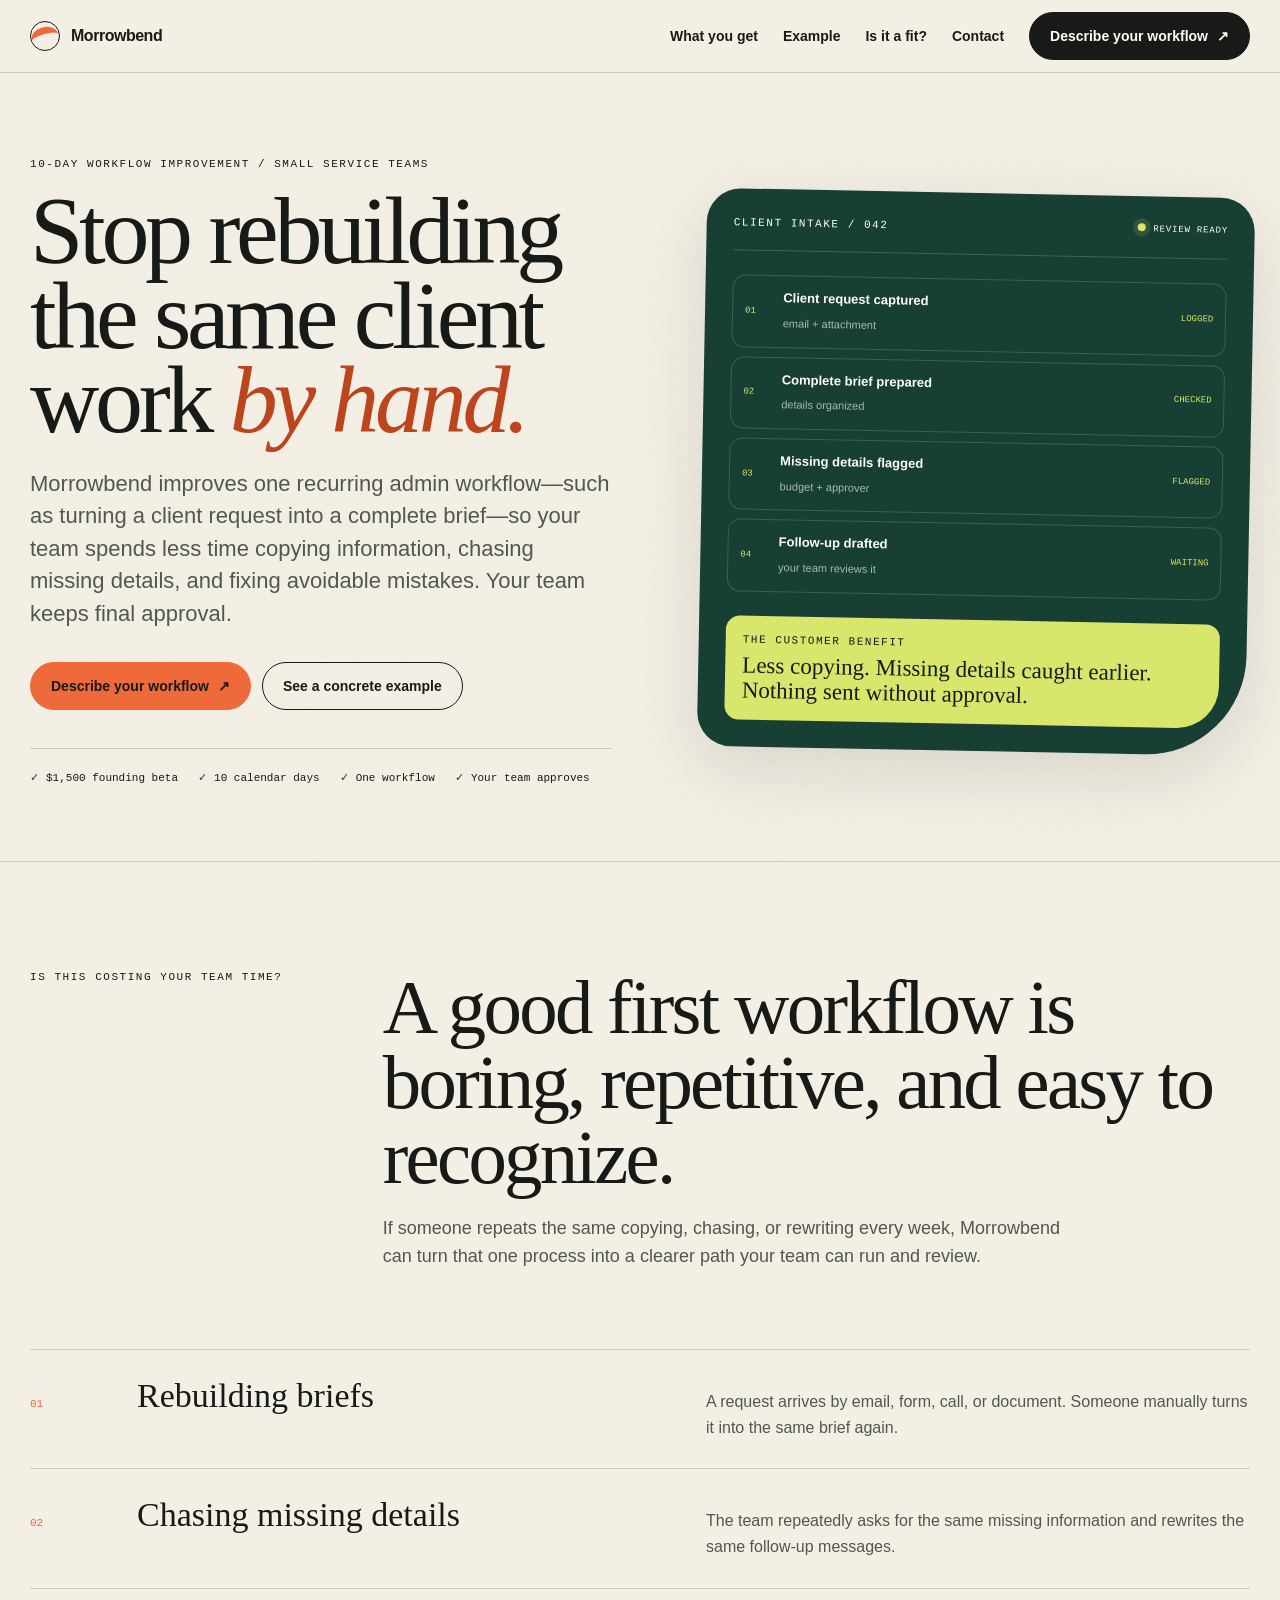
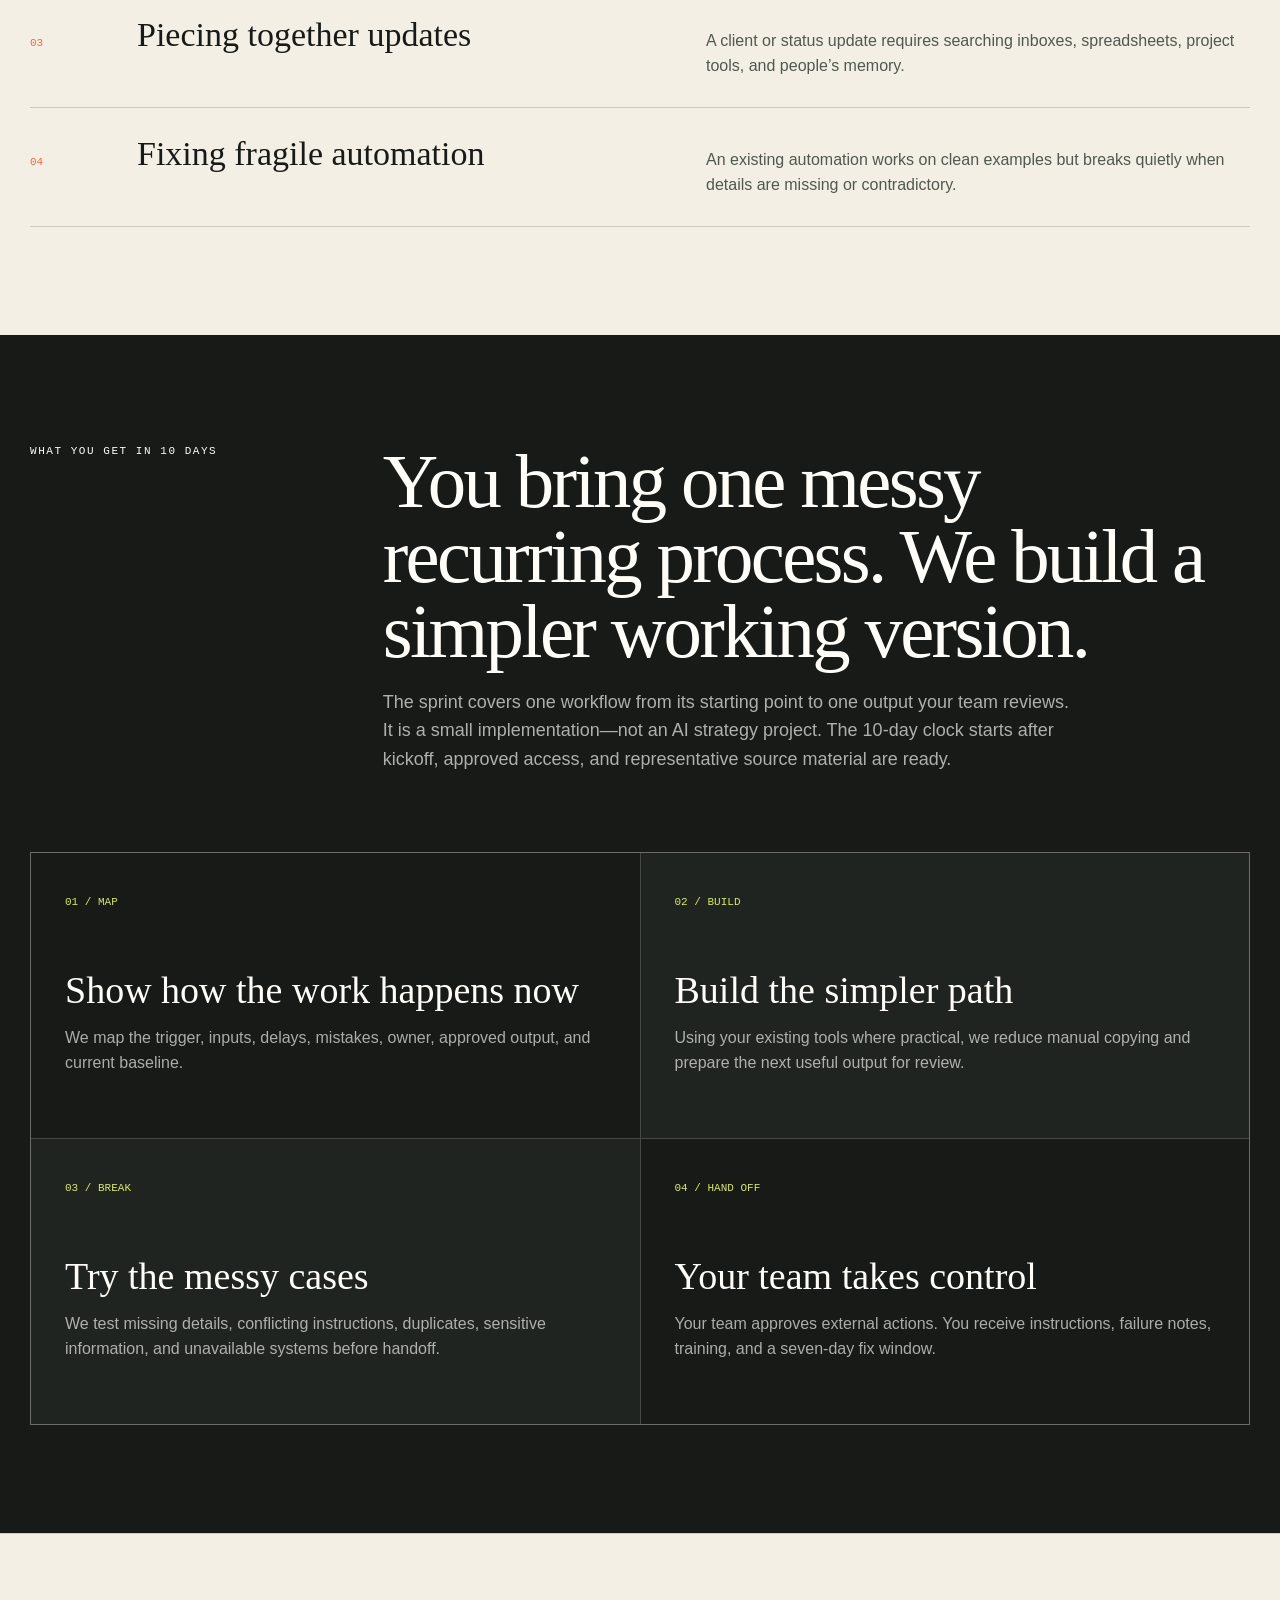
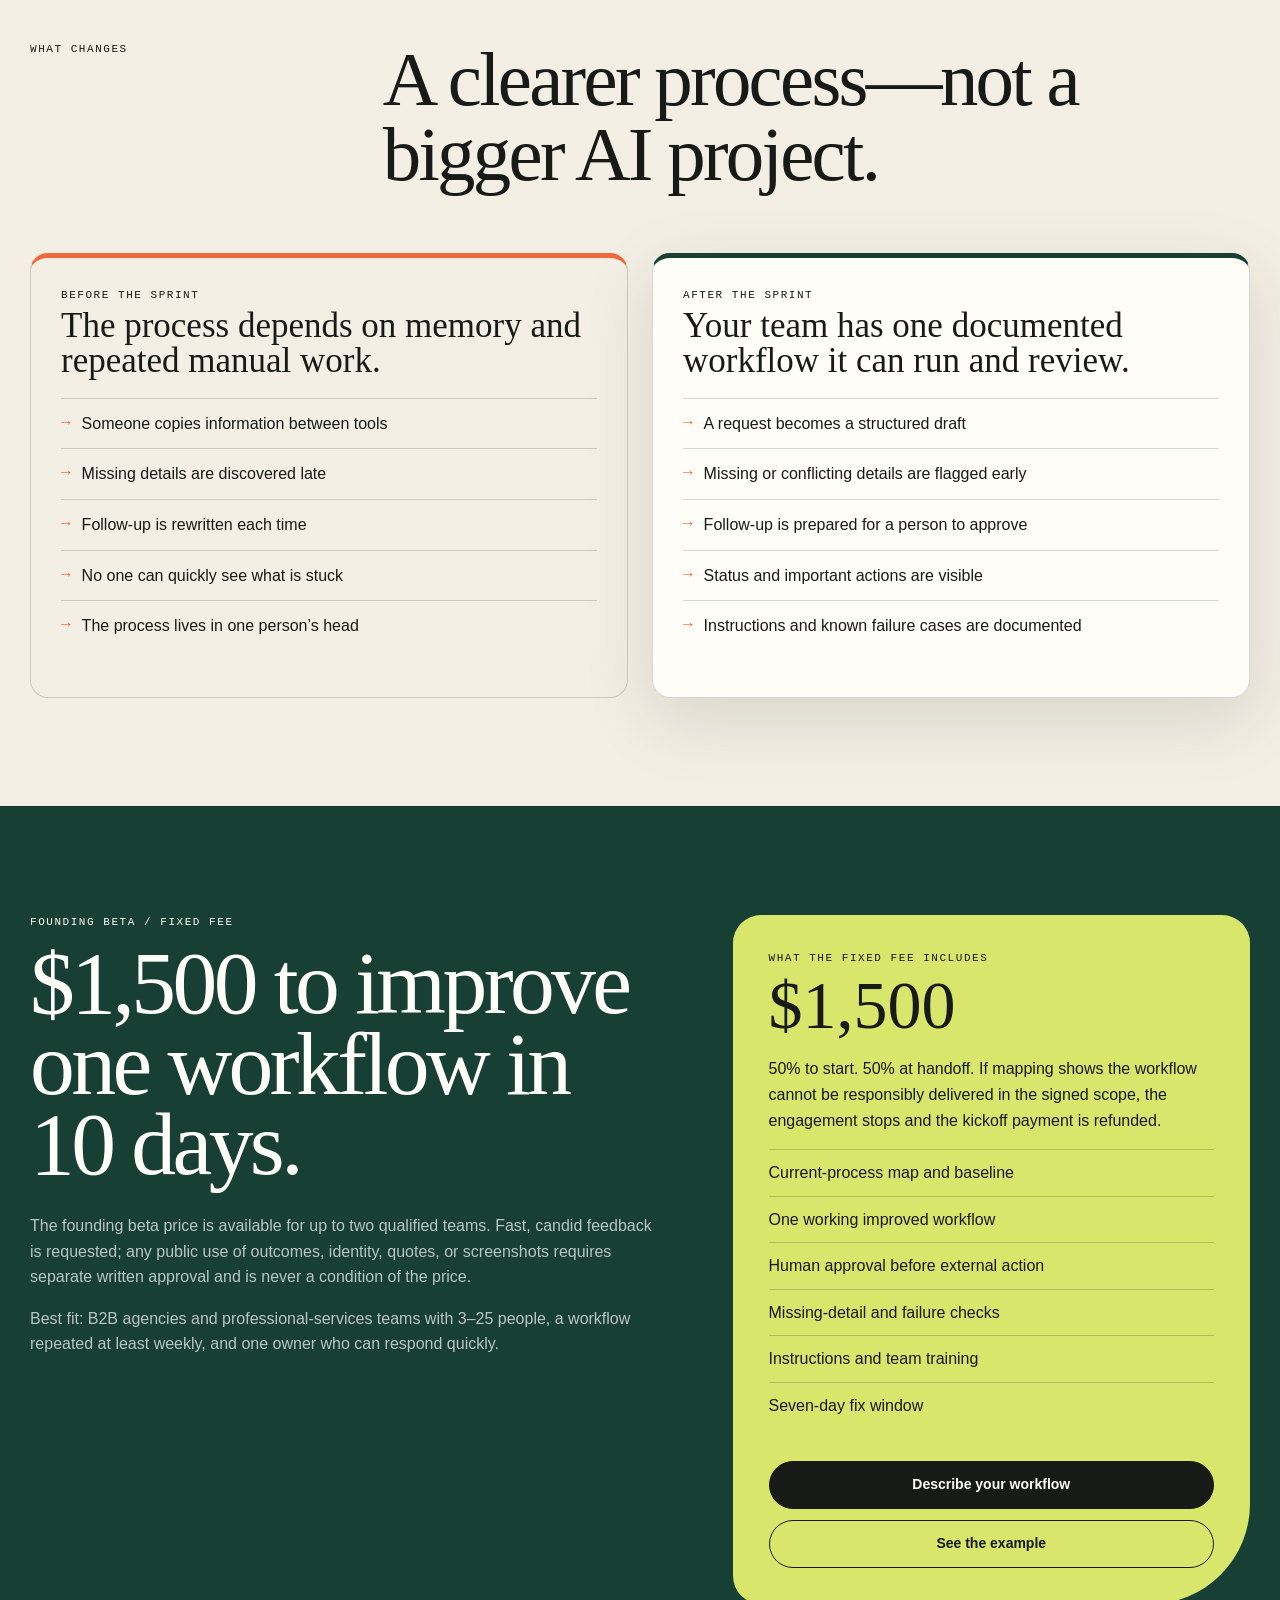
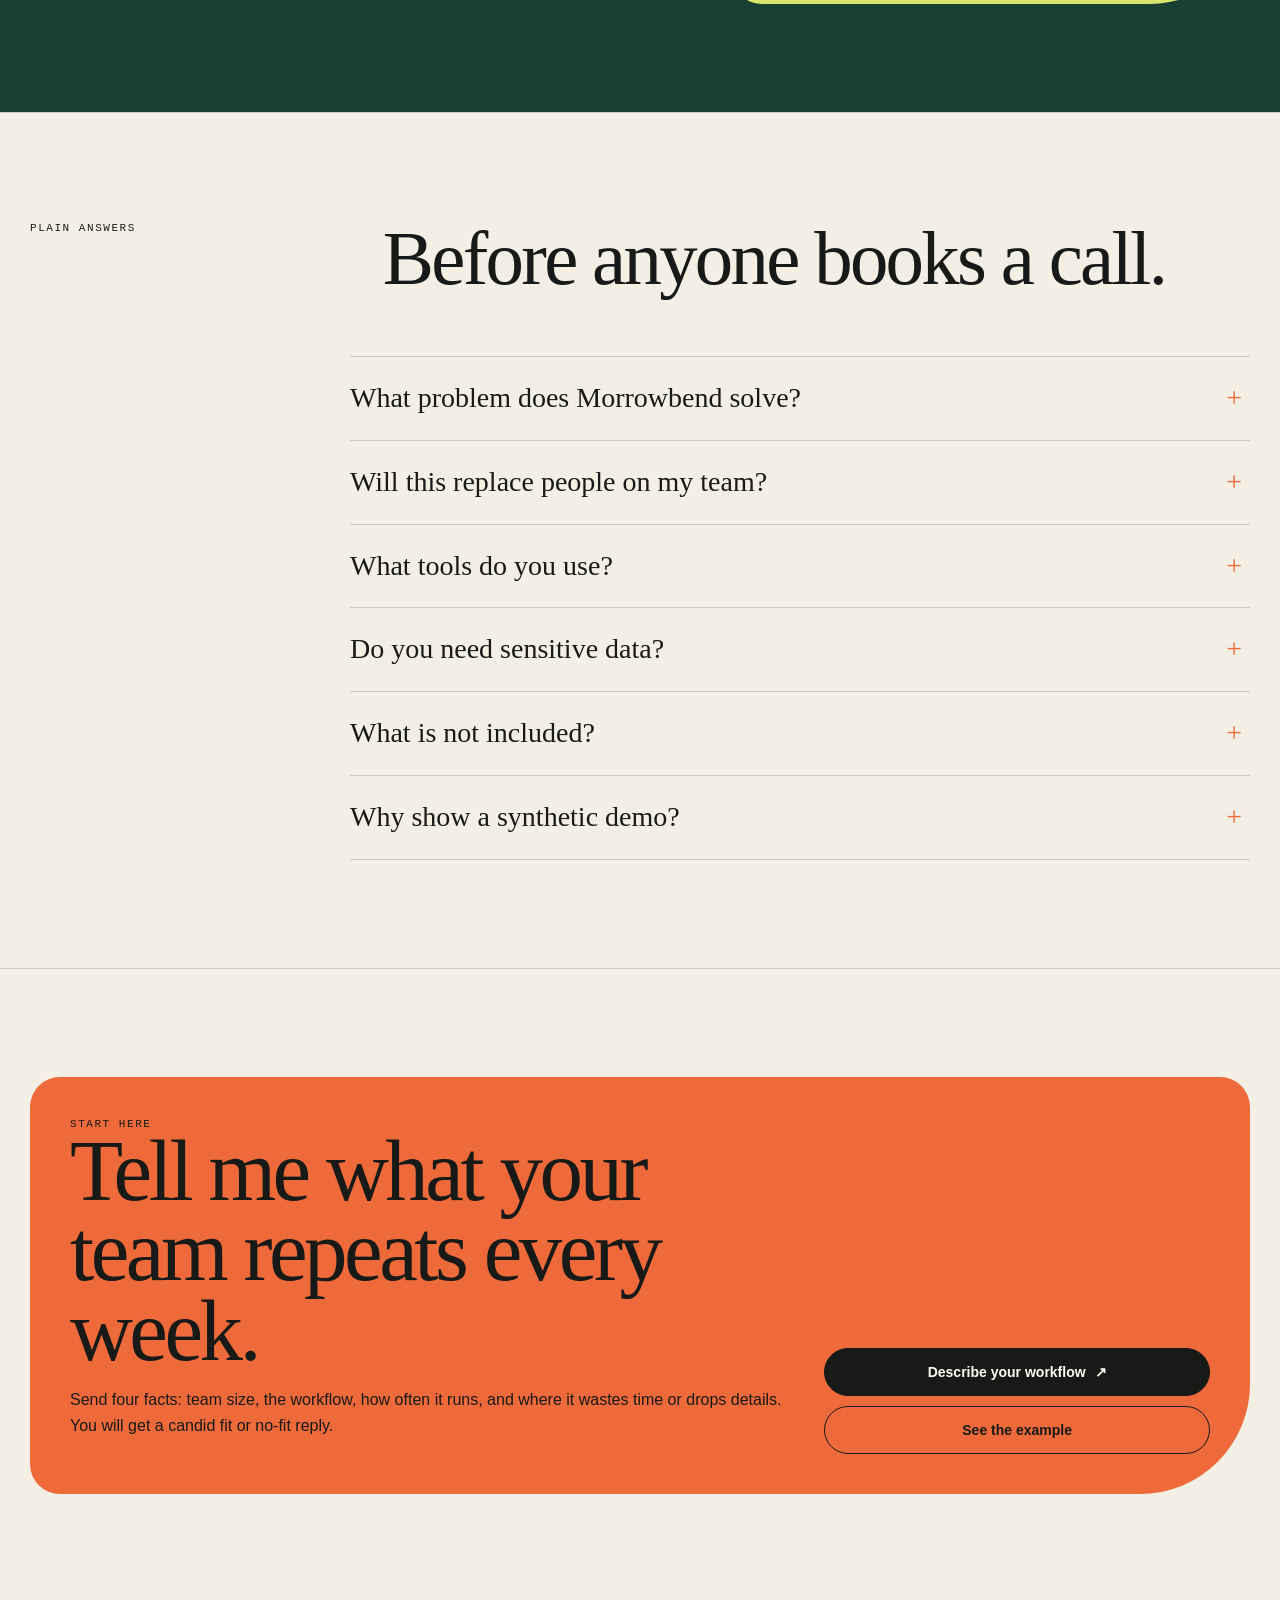
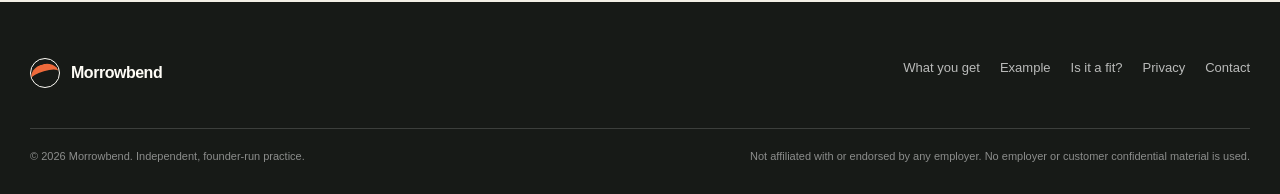
==== commit 6709c7d1: "Lead with customer problem and outcome" ====
--- a/index.html
+++ b/index.html
@@ -1,11 +1,11 @@
-<!doctype html><html lang="en"><head><meta charset="utf-8"><meta name="viewport" content="width=device-width,initial-scale=1"><meta http-equiv="Content-Security-Policy" content="default-src 'self'; img-src 'self' data:; style-src 'self' 'unsafe-inline'; script-src 'self'; font-src 'self'; connect-src 'none'; object-src 'none'; base-uri 'self'; form-action 'none'"><title>Morrowbend — Reliable AI workflows for growing teams</title><meta name="description" content="Morrowbend turns one messy, repetitive workflow into a reliable AI-assisted process with human approval, clear logs, a recorded baseline, and a post-launch measurement plan."><meta property="og:title" content="Morrowbend — AI that survives the workday"><meta property="og:description" content="A fixed-scope 10-day sprint for small B2B agencies and professional-services teams."><meta property="og:type" content="website"><meta property="og:url" content="https://maxthefurious4-max.github.io/morrowbend/"><meta property="og:image" content="https://maxthefurious4-max.github.io/morrowbend/assets/og-image.png"><meta name="twitter:card" content="summary_large_image"><link rel="canonical" href="https://maxthefurious4-max.github.io/morrowbend/"><link rel="icon" href="assets/favicon.svg" type="image/svg+xml"><link rel="stylesheet" href="assets/styles.css"></head><body><a class="skip" href="#main">Skip to content</a>
-<header class="header"><nav class="nav container" aria-label="Main navigation"><a class="brand" href="index.html"><span class="mark" aria-hidden="true"></span>Morrowbend</a><button class="nav-toggle" aria-label="Open navigation" aria-expanded="false"><span></span><span></span></button><div class="links"><a href="services.html">The sprint</a><a href="demo.html">Working demo</a><a href="fit-check.html">Fit check</a><a href="contact.html">Contact</a><a class="button" href="fit-check.html">Check your workflow <span>↗</span></a></div></nav></header>
-<main id="main"><section class="hero"><div class="hero-grid container"><div><div class="eyebrow">Reliable AI workflows / small teams</div><h1>AI that survives the <em>workday.</em></h1><p class="lede">We turn one repetitive, leaky workflow into a reliable AI-assisted process—with human approval, visible failure checks, a recorded baseline, and a plan for measuring what changed.</p><div class="actions"><a class="button signal" href="fit-check.html">Check your workflow <span>↗</span></a><a class="button ghost" href="demo.html">Run the fake-data demo</a></div><div class="proof"><span>One workflow</span><span>10 calendar days</span><span>Human review</span><span>No strategy theater</span></div></div>
-<div class="workflow-card" aria-label="Example workflow trace"><div class="workflow-top"><span class="eyebrow">Client intake / 042</span><span class="status">review ready</span></div><div class="trace"><div class="trace-row"><span class="trace-num">01</span><span><b>Request captured</b><small>email + attachment</small></span><span class="trace-state">logged</span></div><div class="trace-row"><span class="trace-num">02</span><span><b>Brief structured</b><small>7 fields extracted</small></span><span class="trace-state">checked</span></div><div class="trace-row"><span class="trace-num">03</span><span><b>Gaps identified</b><small>budget + approver missing</small></span><span class="trace-state">flagged</span></div><div class="trace-row"><span class="trace-num">04</span><span><b>Reply drafted</b><small>nothing sent automatically</small></span><span class="trace-state">waiting</span></div></div><div class="workflow-note"><div class="eyebrow">The useful moment</div><p>The system knows what it does not know.</p></div></div></div></section>
-<section class="section"><div class="container"><div class="section-head"><div class="eyebrow">Where work leaks</div><div><h2>Not every manual task deserves automation.</h2><p class="muted">Start where repetition, delay, and dropped context already cost the team something. Then make the smallest dependable change.</p></div></div><div class="leaks"><article class="leak"><h3>Messy intake</h3><p>Client requests arrive through email, forms, calls, and documents. Someone rebuilds the same brief by hand.</p></article><article class="leak"><h3>Follow-up drag</h3><p>The team keeps asking for missing details, rewriting reminders, and wondering which request is stuck.</p></article><article class="leak"><h3>Status archaeology</h3><p>A weekly report requires searching inboxes, sheets, project tools, and other people’s memory.</p></article><article class="leak"><h3>AI without brakes</h3><p>A clever demo exists, but no one trusts it with live work because mistakes are invisible and actions are hard to review.</p></article></div></div></section>
-<section class="section dark"><div class="container"><div class="section-head"><div class="eyebrow">The 10-day sprint</div><div><h2>One path from trigger to approved output.</h2><p style="color:rgba(255,255,255,.65)">Fixed scope prevents an “AI transformation” project from consuming your calendar. The result is a working process, not a slide deck. The 10-day clock starts after kickoff, approved access, and representative source material are ready.</p></div></div><div class="steps"><article class="step"><span class="num">01 / MAP</span><h3>Choose the narrow lane</h3><p>Define one trigger, the minimum inputs, the approved output, and the baseline we will record and the post-launch measure your team will use.</p></article><article class="step"><span class="num">02 / BUILD</span><h3>Connect the boring parts</h3><p>Use the tools your team already has where possible. Add extraction, drafting, routing, and tracking only where they earn their keep.</p></article><article class="step"><span class="num">03 / BREAK</span><h3>Test what goes wrong</h3><p>Missing information, duplicates, unclear instructions, sensitive data, low confidence, and integration failures become explicit cases.</p></article><article class="step"><span class="num">04 / HAND OFF</span><h3>Put a human at the hinge</h3><p>External messages and irreversible updates wait for review. You get logs, documentation, training, and a seven-day fix window.</p></article></div></div></section>
-<section class="section"><div class="container"><div class="section-head"><div class="eyebrow">The difference</div><div><h2>Less magic. More evidence.</h2></div></div><div class="compare"><div><div class="eyebrow">Failure modes we design against</div><h3>A polished output can still hide a fragile process.</h3><ul class="checklist"><li>Clean-input assumptions</li><li>Uncertainty hidden in fluent prose</li><li>External actions without review</li><li>Activity measured instead of impact</li><li>No maintainable handoff</li></ul></div><div class="good"><div class="eyebrow">A Morrowbend workflow</div><h3>Explains what happened and where to look.</h3><ul class="checklist"><li>Flags missing and conflicting inputs</li><li>Shows confidence and source context</li><li>Stops at a deliberate approval point</li><li>Records the current baseline and hands off a post-launch measurement plan</li><li>Includes failure notes and handoff docs</li></ul></div></div></div></section>
-<section class="section forest"><div class="container price-stage"><div><div class="eyebrow">Founding beta</div><h2>Small enough to finish. Real enough to judge.</h2><p style="color:rgba(255,255,255,.7);max-width:650px">The founding beta price is available for up to two qualified teams. Fast, candid feedback is requested; any public use of outcomes, identity, quotes, or screenshots requires separate written approval and is never a condition of the price.</p><p style="color:rgba(255,255,255,.7)">Best fit: B2B agencies and professional-services teams with 3–25 people, a workflow repeated at least weekly, and one owner who can respond quickly.</p></div><aside class="price-card"><div class="eyebrow">10-day workflow sprint</div><div class="price">$1,500</div><p>50% to start. 50% at handoff. If mapping shows the workflow cannot be responsibly delivered in the signed scope, the engagement stops and the kickoff payment is refunded.</p><ul><li>Workflow map and baseline</li><li>One working AI-assisted process</li><li>Human approval point</li><li>Failure-case checklist and trace</li><li>Handoff docs + training</li><li>Seven-day fix window</li></ul><div class="actions" style="display:grid"><a class="button" href="fit-check.html">See if your workflow fits</a><a class="button ghost" href="contact.html">Email a workflow</a></div></aside></div></section>
-<section class="section"><div class="container"><div class="section-head"><div class="eyebrow">Plain answers</div><div><h2>Before anyone books a call.</h2></div></div><div class="faq"><details><summary>Will this replace people on my team?</summary><p>No. The sprint removes repetitive admin and drafting steps. A person reviews external communication and irreversible updates.</p></details><details><summary>What tools do you use?</summary><p>The smallest stack that fits: often Google Workspace or Microsoft 365, Sheets or Airtable, an existing CRM/project tool, and focused automation. Tool selection follows the workflow—not the other way around.</p></details><details><summary>Do you need sensitive data?</summary><p>The first design minimizes data and uses synthetic examples where possible. Discovery uses synthetic or de-identified descriptions. Real client materials or system access are accepted only after the required client agreements are signed. Regulated legal, medical, and financial decisions are out of scope.</p></details><details><summary>What is not included?</summary><p>Custom SaaS, CRM migrations, open-ended strategy, autonomous decisions, multiple workflows, and unlimited support. The sprint is intentionally narrow.</p></details><details><summary>Why show a synthetic demo?</summary><p>Because there are no customer stories to invent. The demo shows the intended mechanics honestly: structured output, missing-information flags, human approval, and an audit trail.</p></details></div></div></section>
-<section class="section"><div class="container cta"><div><div class="eyebrow">A better first question</div><h2>Which workflow fails quietly?</h2><p>Use the six-question fit check. It stays in your browser and gives you a copyable result for an email or LinkedIn conversation.</p></div><div class="cta-buttons"><a class="button" href="fit-check.html">Run the fit check <span>↗</span></a><a class="button ghost" href="contact.html">Email a workflow</a></div></div></section></main>
-<footer class="footer"><div class="container"><div class="footer-grid"><a class="brand" href="index.html"><span class="mark"></span>Morrowbend</a><div class="footer-links"><a href="services.html">The sprint</a><a href="demo.html">Demo</a><a href="fit-check.html">Fit check</a><a href="privacy.html">Privacy</a><a href="contact.html">Contact</a></div></div><div class="footer-bottom"><span>© <span data-year></span> Morrowbend. Independent, founder-run practice.</span><span>Not affiliated with or endorsed by any employer. No employer or customer confidential material is used.</span></div></div></footer><script src="assets/main.js"></script></body></html>
+<!doctype html><html lang="en"><head><meta charset="utf-8"><meta name="viewport" content="width=device-width,initial-scale=1"><meta http-equiv="Content-Security-Policy" content="default-src 'self'; img-src 'self' data:; style-src 'self' 'unsafe-inline'; script-src 'self'; font-src 'self'; connect-src 'none'; object-src 'none'; base-uri 'self'; form-action 'none'"><meta name="referrer" content="no-referrer"><title>Morrowbend — Fix one time-wasting workflow in 10 days</title><meta name="description" content="Morrowbend helps small service teams spend less time copying information, chasing missing details, and rebuilding client updates by improving one recurring workflow in 10 days."><meta property="og:title" content="Morrowbend — Fix one time-wasting workflow in 10 days"><meta property="og:description" content="Less copying, less chasing, and fewer dropped details for small service teams—without giving up human approval."><meta property="og:type" content="website"><meta property="og:url" content="https://maxthefurious4-max.github.io/morrowbend/"><meta property="og:image" content="https://maxthefurious4-max.github.io/morrowbend/assets/og-image.png"><meta name="twitter:card" content="summary_large_image"><link rel="canonical" href="https://maxthefurious4-max.github.io/morrowbend/"><link rel="icon" href="assets/favicon.svg" type="image/svg+xml"><link rel="stylesheet" href="assets/styles.css"></head><body><a class="skip" href="#main">Skip to content</a>
+<header class="header"><nav class="nav container" aria-label="Main navigation"><a class="brand" href="index.html"><span class="mark" aria-hidden="true"></span>Morrowbend</a><button class="nav-toggle" aria-label="Open navigation" aria-expanded="false"><span></span><span></span></button><div class="links"><a href="services.html">What you get</a><a href="demo.html">Example</a><a href="fit-check.html">Is it a fit?</a><a href="contact.html">Contact</a><a class="button" href="contact.html">Describe your workflow <span>↗</span></a></div></nav></header>
+<main id="main"><section class="hero"><div class="hero-grid container"><div><div class="eyebrow">10-day workflow improvement / small service teams</div><h1>Stop rebuilding the same client work <em>by hand.</em></h1><p class="lede">Morrowbend improves one recurring admin workflow—such as turning a client request into a complete brief—so your team spends less time copying information, chasing missing details, and fixing avoidable mistakes. Your team keeps final approval.</p><div class="actions"><a class="button signal" href="contact.html">Describe your workflow <span>↗</span></a><a class="button ghost" href="demo.html">See a concrete example</a></div><div class="proof"><span>$1,500 founding beta</span><span>10 calendar days</span><span>One workflow</span><span>Your team approves</span></div></div>
+<div class="workflow-card" aria-label="Example workflow trace"><div class="workflow-top"><span class="eyebrow">Client intake / 042</span><span class="status">review ready</span></div><div class="trace"><div class="trace-row"><span class="trace-num">01</span><span><b>Client request captured</b><small>email + attachment</small></span><span class="trace-state">logged</span></div><div class="trace-row"><span class="trace-num">02</span><span><b>Complete brief prepared</b><small>details organized</small></span><span class="trace-state">checked</span></div><div class="trace-row"><span class="trace-num">03</span><span><b>Missing details flagged</b><small>budget + approver</small></span><span class="trace-state">flagged</span></div><div class="trace-row"><span class="trace-num">04</span><span><b>Follow-up drafted</b><small>your team reviews it</small></span><span class="trace-state">waiting</span></div></div><div class="workflow-note"><div class="eyebrow">The customer benefit</div><p>Less copying. Missing details caught earlier. Nothing sent without approval.</p></div></div></div></section>
+<section class="section"><div class="container"><div class="section-head"><div class="eyebrow">Is this costing your team time?</div><div><h2>A good first workflow is boring, repetitive, and easy to recognize.</h2><p class="muted">If someone repeats the same copying, chasing, or rewriting every week, Morrowbend can turn that one process into a clearer path your team can run and review.</p></div></div><div class="leaks"><article class="leak"><h3>Rebuilding briefs</h3><p>A request arrives by email, form, call, or document. Someone manually turns it into the same brief again.</p></article><article class="leak"><h3>Chasing missing details</h3><p>The team repeatedly asks for the same missing information and rewrites the same follow-up messages.</p></article><article class="leak"><h3>Piecing together updates</h3><p>A client or status update requires searching inboxes, spreadsheets, project tools, and people’s memory.</p></article><article class="leak"><h3>Fixing fragile automation</h3><p>An existing automation works on clean examples but breaks quietly when details are missing or contradictory.</p></article></div></div></section>
+<section class="section dark"><div class="container"><div class="section-head"><div class="eyebrow">What you get in 10 days</div><div><h2>You bring one messy recurring process. We build a simpler working version.</h2><p style="color:rgba(255,255,255,.65)">The sprint covers one workflow from its starting point to one output your team reviews. It is a small implementation—not an AI strategy project. The 10-day clock starts after kickoff, approved access, and representative source material are ready.</p></div></div><div class="steps"><article class="step"><span class="num">01 / MAP</span><h3>Show how the work happens now</h3><p>We map the trigger, inputs, delays, mistakes, owner, approved output, and current baseline.</p></article><article class="step"><span class="num">02 / BUILD</span><h3>Build the simpler path</h3><p>Using your existing tools where practical, we reduce manual copying and prepare the next useful output for review.</p></article><article class="step"><span class="num">03 / BREAK</span><h3>Try the messy cases</h3><p>We test missing details, conflicting instructions, duplicates, sensitive information, and unavailable systems before handoff.</p></article><article class="step"><span class="num">04 / HAND OFF</span><h3>Your team takes control</h3><p>Your team approves external actions. You receive instructions, failure notes, training, and a seven-day fix window.</p></article></div></div></section>
+<section class="section"><div class="container"><div class="section-head"><div class="eyebrow">What changes</div><div><h2>A clearer process—not a bigger AI project.</h2></div></div><div class="compare"><div><div class="eyebrow">Before the sprint</div><h3>The process depends on memory and repeated manual work.</h3><ul class="checklist"><li>Someone copies information between tools</li><li>Missing details are discovered late</li><li>Follow-up is rewritten each time</li><li>No one can quickly see what is stuck</li><li>The process lives in one person’s head</li></ul></div><div class="good"><div class="eyebrow">After the sprint</div><h3>Your team has one documented workflow it can run and review.</h3><ul class="checklist"><li>A request becomes a structured draft</li><li>Missing or conflicting details are flagged early</li><li>Follow-up is prepared for a person to approve</li><li>Status and important actions are visible</li><li>Instructions and known failure cases are documented</li></ul></div></div></div></section>
+<section class="section forest"><div class="container price-stage"><div><div class="eyebrow">Founding beta / fixed fee</div><h2>$1,500 to improve one workflow in 10 days.</h2><p style="color:rgba(255,255,255,.7);max-width:650px">The founding beta price is available for up to two qualified teams. Fast, candid feedback is requested; any public use of outcomes, identity, quotes, or screenshots requires separate written approval and is never a condition of the price.</p><p style="color:rgba(255,255,255,.7)">Best fit: B2B agencies and professional-services teams with 3–25 people, a workflow repeated at least weekly, and one owner who can respond quickly.</p></div><aside class="price-card"><div class="eyebrow">What the fixed fee includes</div><div class="price">$1,500</div><p>50% to start. 50% at handoff. If mapping shows the workflow cannot be responsibly delivered in the signed scope, the engagement stops and the kickoff payment is refunded.</p><ul><li>Current-process map and baseline</li><li>One working improved workflow</li><li>Human approval before external action</li><li>Missing-detail and failure checks</li><li>Instructions and team training</li><li>Seven-day fix window</li></ul><div class="actions" style="display:grid"><a class="button" href="contact.html">Describe your workflow</a><a class="button ghost" href="demo.html">See the example</a></div></aside></div></section>
+<section class="section"><div class="container"><div class="section-head"><div class="eyebrow">Plain answers</div><div><h2>Before anyone books a call.</h2></div></div><div class="faq"><details><summary>What problem does Morrowbend solve?</summary><p>Repeated office work that wastes time and drops details: rebuilding briefs, chasing missing information, assembling updates, preparing routine follow-up, and moving the same information between tools.</p></details><details><summary>Will this replace people on my team?</summary><p>No. What you get removes repetitive admin and drafting steps. A person reviews external communication and irreversible updates.</p></details><details><summary>What tools do you use?</summary><p>The smallest stack that fits: often Google Workspace or Microsoft 365, Sheets or Airtable, an existing CRM/project tool, and focused automation. Tool selection follows the workflow—not the other way around.</p></details><details><summary>Do you need sensitive data?</summary><p>The first design minimizes data and uses synthetic examples where possible. Discovery uses synthetic or de-identified descriptions. Real client materials or system access are accepted only after the required client agreements are signed. Regulated legal, medical, and financial decisions are out of scope.</p></details><details><summary>What is not included?</summary><p>Custom SaaS, CRM migrations, open-ended strategy, autonomous decisions, multiple workflows, and unlimited support. What you get is intentionally narrow.</p></details><details><summary>Why show a synthetic demo?</summary><p>Because there are no customer stories to invent. The demo shows the intended mechanics honestly: structured output, missing-information flags, human approval, and an audit trail.</p></details></div></div></section>
+<section class="section"><div class="container cta"><div><div class="eyebrow">Start here</div><h2>Tell me what your team repeats every week.</h2><p>Send four facts: team size, the workflow, how often it runs, and where it wastes time or drops details. You will get a candid fit or no-fit reply.</p></div><div class="cta-buttons"><a class="button" href="contact.html">Describe your workflow <span>↗</span></a><a class="button ghost" href="demo.html">See the example</a></div></div></section></main>
+<footer class="footer"><div class="container"><div class="footer-grid"><a class="brand" href="index.html"><span class="mark"></span>Morrowbend</a><div class="footer-links"><a href="services.html">What you get</a><a href="demo.html">Example</a><a href="fit-check.html">Is it a fit?</a><a href="privacy.html">Privacy</a><a href="contact.html">Contact</a></div></div><div class="footer-bottom"><span>© <span data-year></span> Morrowbend. Independent, founder-run practice.</span><span>Not affiliated with or endorsed by any employer. No employer or customer confidential material is used.</span></div></div></footer><script src="assets/main.js"></script></body></html>
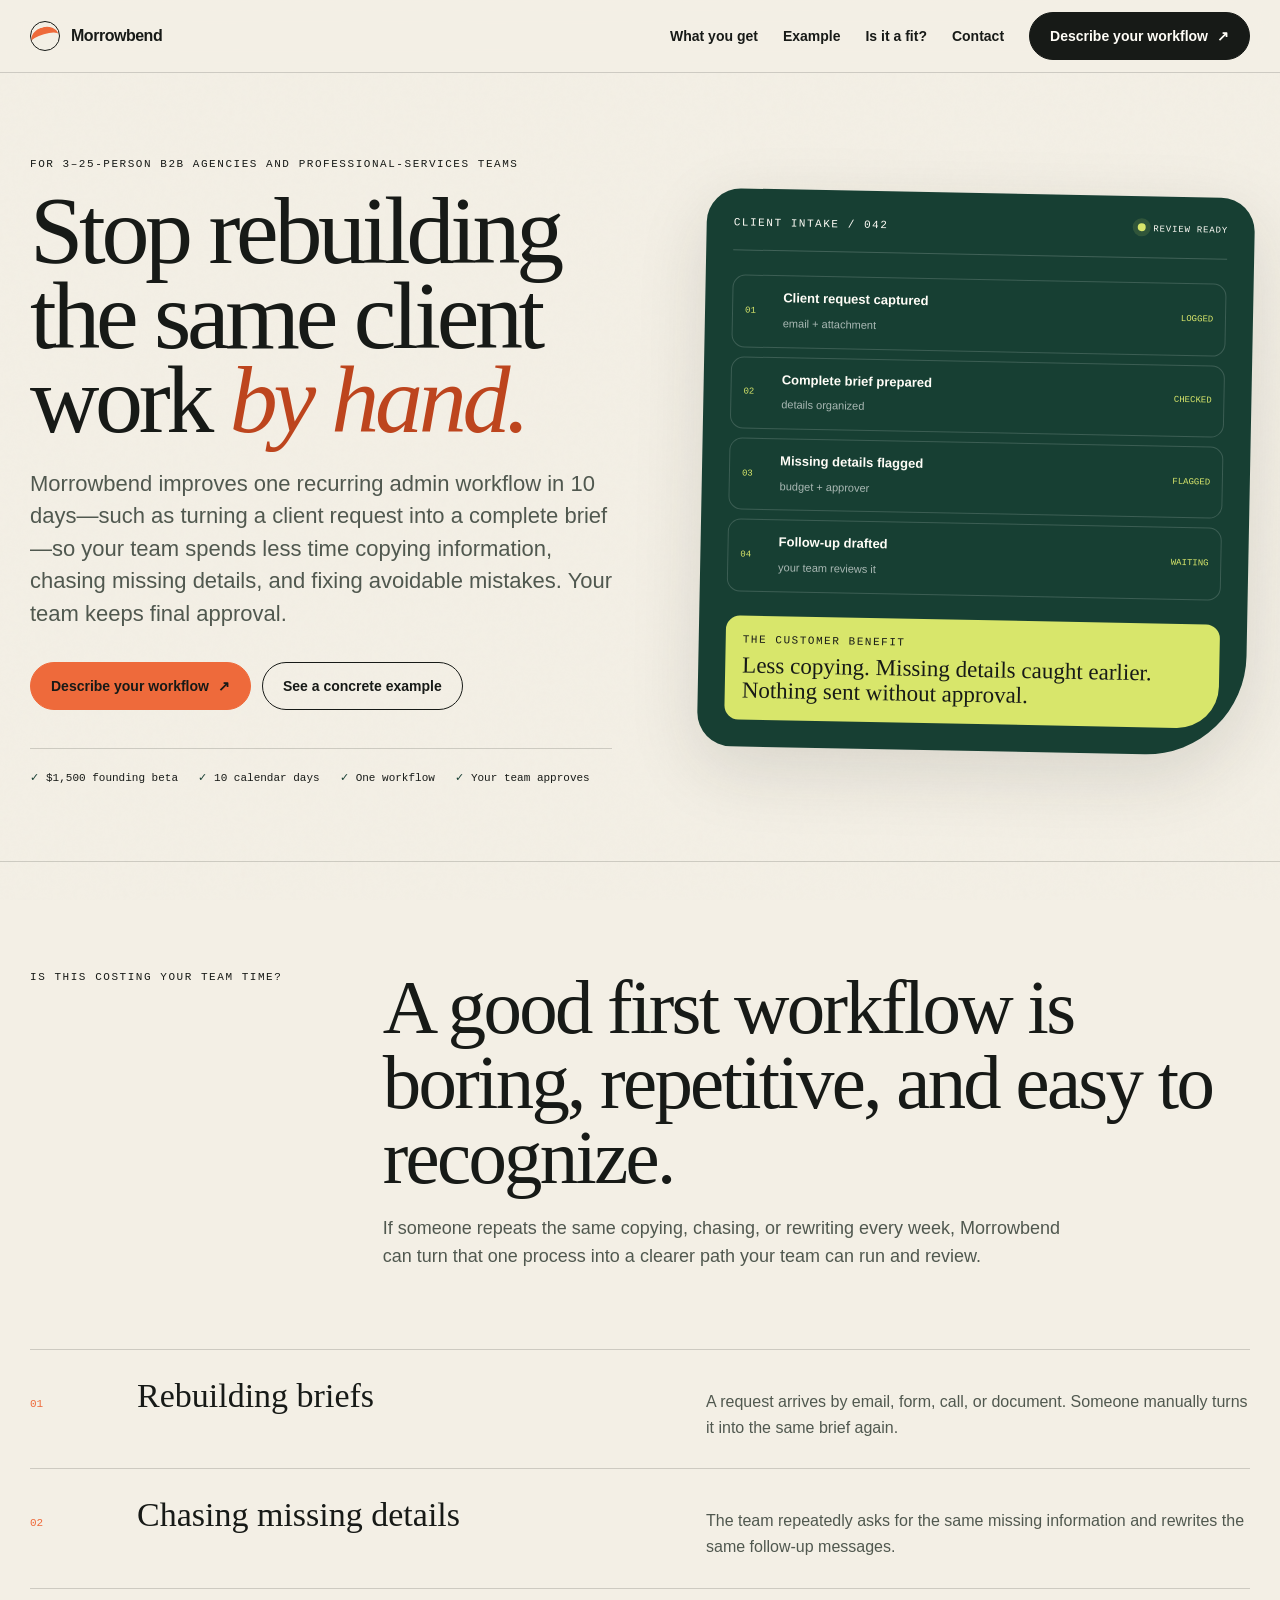
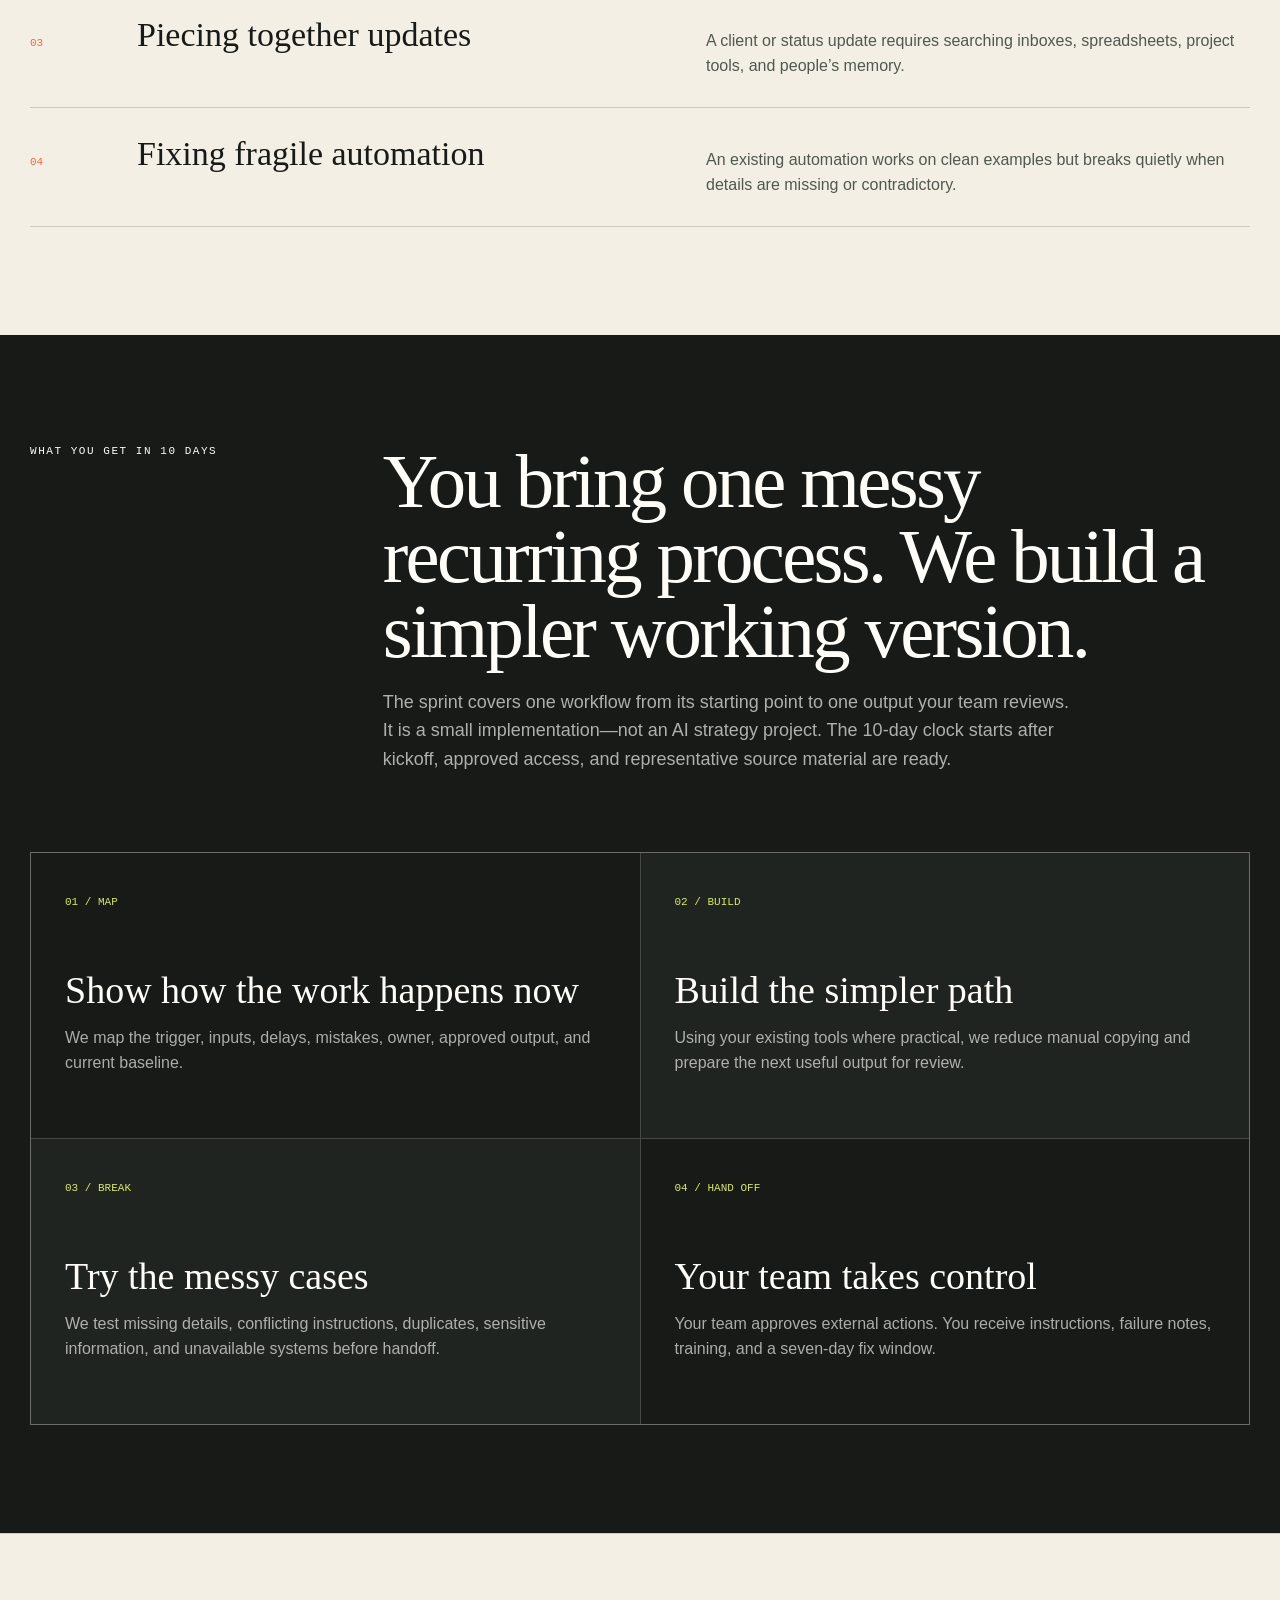
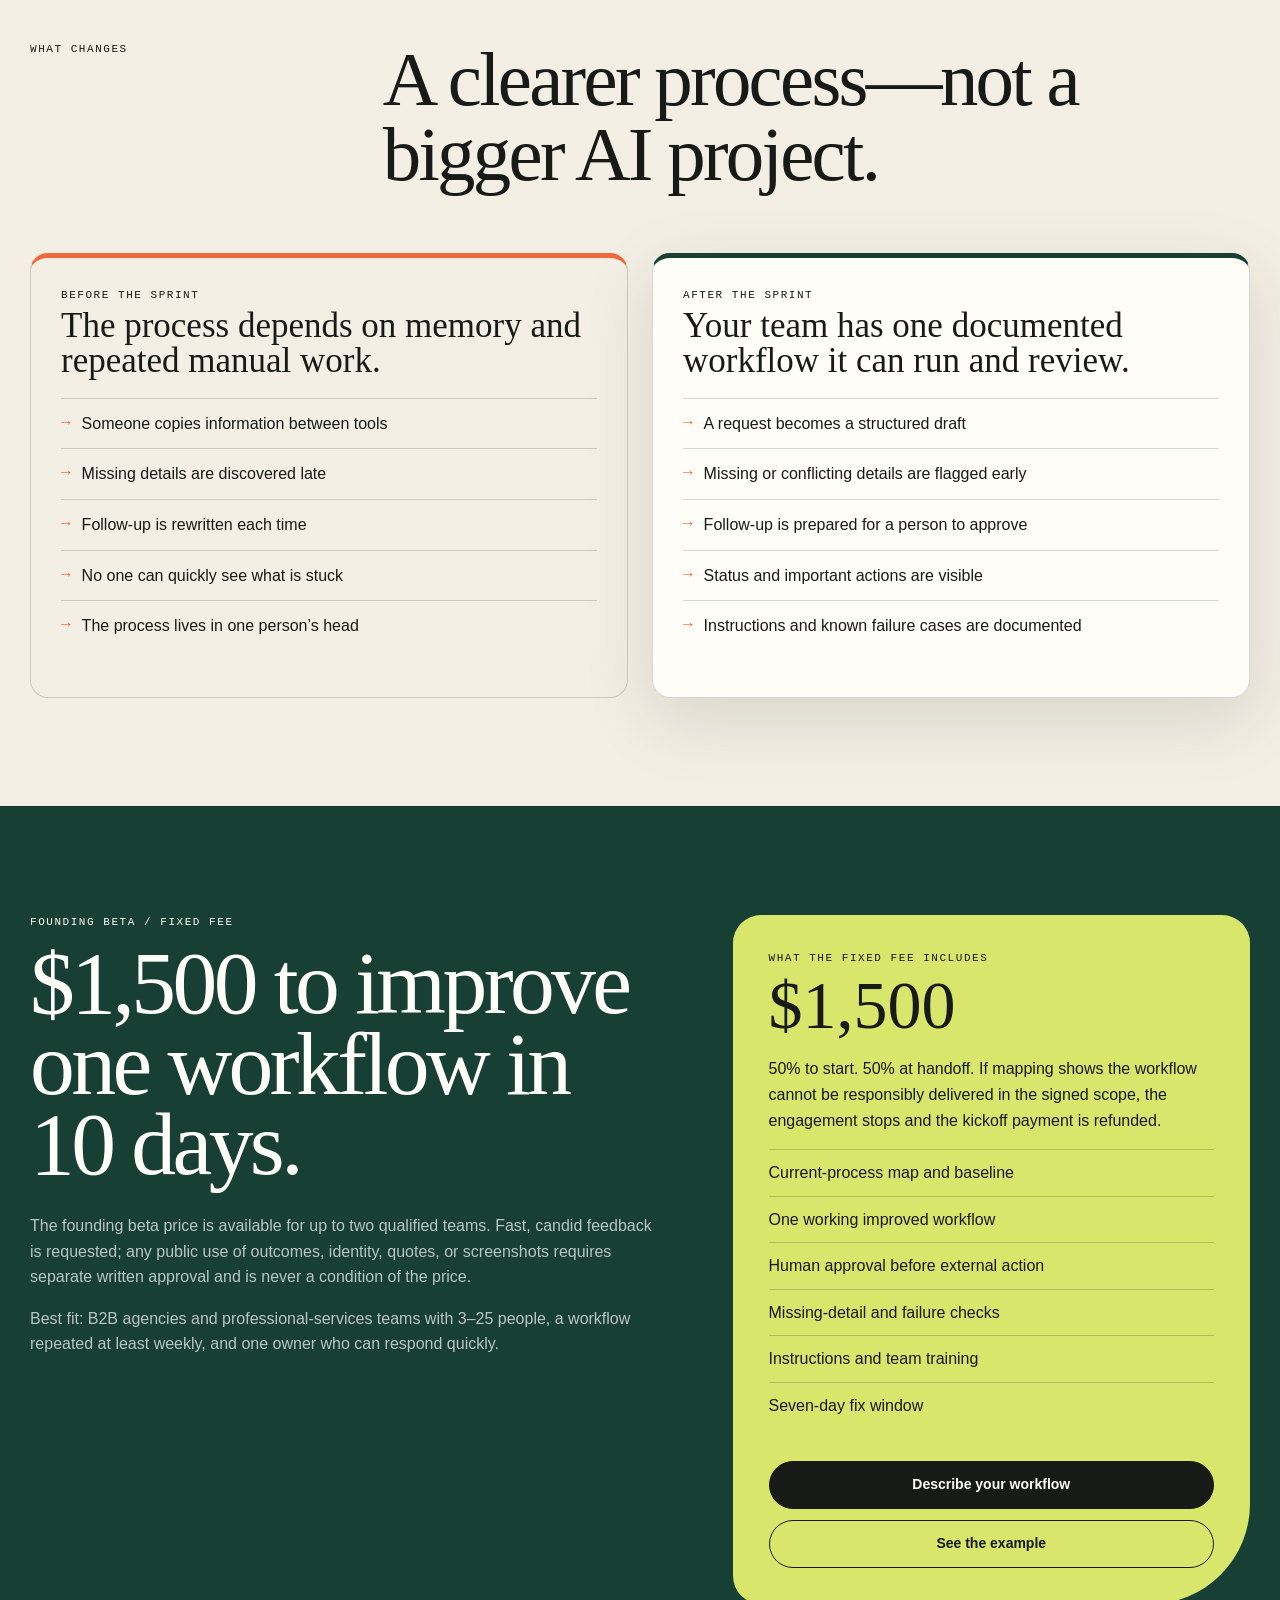
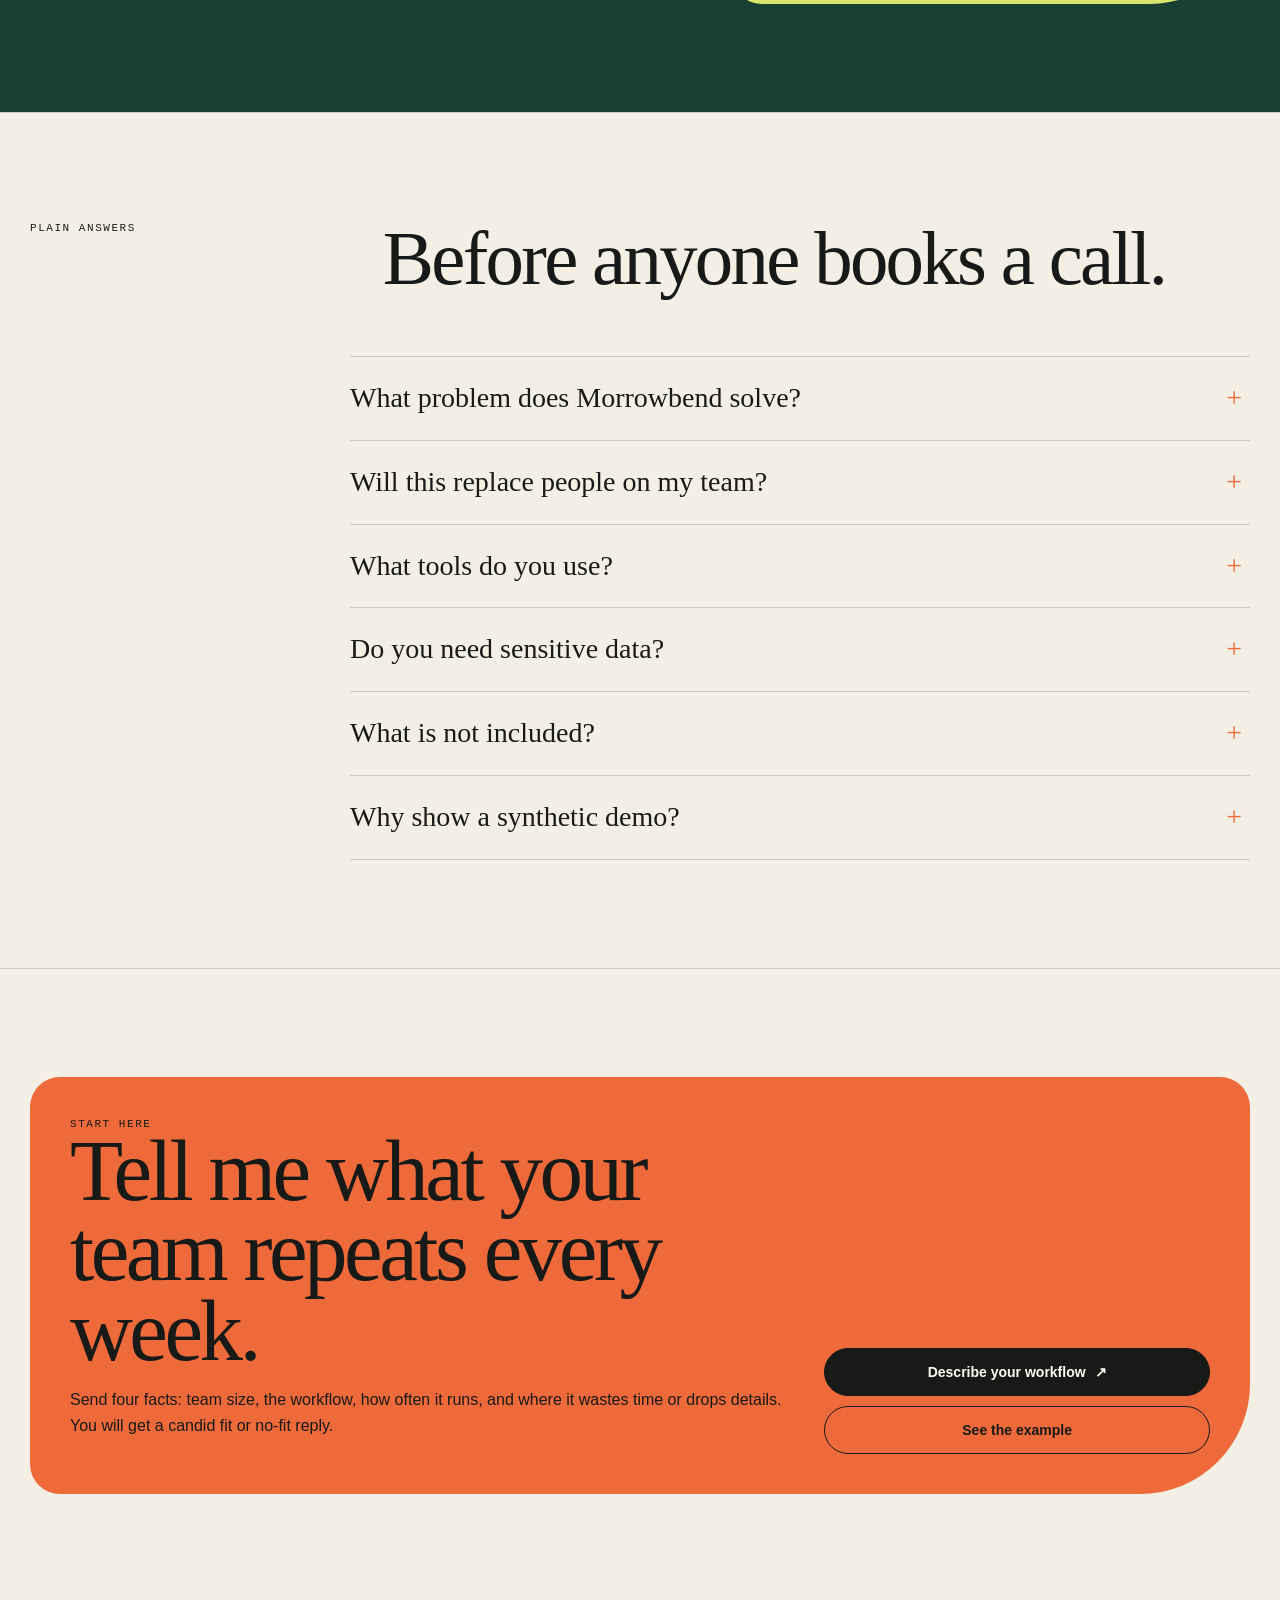
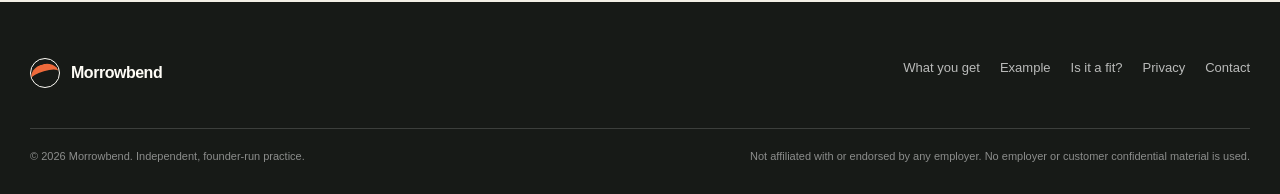
==== commit cd4f4c40: "Show exact audience and founder contact context" ====
--- a/index.html
+++ b/index.html
@@ -1,6 +1,6 @@
-<!doctype html><html lang="en"><head><meta charset="utf-8"><meta name="viewport" content="width=device-width,initial-scale=1"><meta http-equiv="Content-Security-Policy" content="default-src 'self'; img-src 'self' data:; style-src 'self' 'unsafe-inline'; script-src 'self'; font-src 'self'; connect-src 'none'; object-src 'none'; base-uri 'self'; form-action 'none'"><meta name="referrer" content="no-referrer"><title>Morrowbend — Fix one time-wasting workflow in 10 days</title><meta name="description" content="Morrowbend helps small service teams spend less time copying information, chasing missing details, and rebuilding client updates by improving one recurring workflow in 10 days."><meta property="og:title" content="Morrowbend — Fix one time-wasting workflow in 10 days"><meta property="og:description" content="Less copying, less chasing, and fewer dropped details for small service teams—without giving up human approval."><meta property="og:type" content="website"><meta property="og:url" content="https://maxthefurious4-max.github.io/morrowbend/"><meta property="og:image" content="https://maxthefurious4-max.github.io/morrowbend/assets/og-image.png"><meta name="twitter:card" content="summary_large_image"><link rel="canonical" href="https://maxthefurious4-max.github.io/morrowbend/"><link rel="icon" href="assets/favicon.svg" type="image/svg+xml"><link rel="stylesheet" href="assets/styles.css"></head><body><a class="skip" href="#main">Skip to content</a>
+<!doctype html><html lang="en"><head><meta charset="utf-8"><meta name="viewport" content="width=device-width,initial-scale=1"><meta http-equiv="Content-Security-Policy" content="default-src 'self'; img-src 'self' data:; style-src 'self' 'unsafe-inline'; script-src 'self'; font-src 'self'; connect-src 'none'; object-src 'none'; base-uri 'self'; form-action 'none'"><meta name="referrer" content="no-referrer"><title>Morrowbend — Fix one time-wasting workflow in 10 days</title><meta name="description" content="Morrowbend helps 3–25-person B2B agencies and professional-services teams spend less time copying information, chasing missing details, and rebuilding client updates by improving one recurring workflow in 10 days."><meta property="og:title" content="Morrowbend — Fix one time-wasting workflow in 10 days"><meta property="og:description" content="Less copying, less chasing, and fewer dropped details for 3–25-person B2B service teams—without giving up human approval."><meta property="og:type" content="website"><meta property="og:url" content="https://maxthefurious4-max.github.io/morrowbend/"><meta property="og:image" content="https://maxthefurious4-max.github.io/morrowbend/assets/og-image.png"><meta name="twitter:card" content="summary_large_image"><link rel="canonical" href="https://maxthefurious4-max.github.io/morrowbend/"><link rel="icon" href="assets/favicon.svg" type="image/svg+xml"><link rel="stylesheet" href="assets/styles.css"></head><body><a class="skip" href="#main">Skip to content</a>
 <header class="header"><nav class="nav container" aria-label="Main navigation"><a class="brand" href="index.html"><span class="mark" aria-hidden="true"></span>Morrowbend</a><button class="nav-toggle" aria-label="Open navigation" aria-expanded="false"><span></span><span></span></button><div class="links"><a href="services.html">What you get</a><a href="demo.html">Example</a><a href="fit-check.html">Is it a fit?</a><a href="contact.html">Contact</a><a class="button" href="contact.html">Describe your workflow <span>↗</span></a></div></nav></header>
-<main id="main"><section class="hero"><div class="hero-grid container"><div><div class="eyebrow">10-day workflow improvement / small service teams</div><h1>Stop rebuilding the same client work <em>by hand.</em></h1><p class="lede">Morrowbend improves one recurring admin workflow—such as turning a client request into a complete brief—so your team spends less time copying information, chasing missing details, and fixing avoidable mistakes. Your team keeps final approval.</p><div class="actions"><a class="button signal" href="contact.html">Describe your workflow <span>↗</span></a><a class="button ghost" href="demo.html">See a concrete example</a></div><div class="proof"><span>$1,500 founding beta</span><span>10 calendar days</span><span>One workflow</span><span>Your team approves</span></div></div>
+<main id="main"><section class="hero"><div class="hero-grid container"><div><div class="eyebrow">For 3–25-person B2B agencies and professional-services teams</div><h1>Stop rebuilding the same client work <em>by hand.</em></h1><p class="lede">Morrowbend improves one recurring admin workflow in 10 days—such as turning a client request into a complete brief—so your team spends less time copying information, chasing missing details, and fixing avoidable mistakes. Your team keeps final approval.</p><div class="actions"><a class="button signal" href="contact.html">Describe your workflow <span>↗</span></a><a class="button ghost" href="demo.html">See a concrete example</a></div><div class="proof"><span>$1,500 founding beta</span><span>10 calendar days</span><span>One workflow</span><span>Your team approves</span></div></div>
 <div class="workflow-card" aria-label="Example workflow trace"><div class="workflow-top"><span class="eyebrow">Client intake / 042</span><span class="status">review ready</span></div><div class="trace"><div class="trace-row"><span class="trace-num">01</span><span><b>Client request captured</b><small>email + attachment</small></span><span class="trace-state">logged</span></div><div class="trace-row"><span class="trace-num">02</span><span><b>Complete brief prepared</b><small>details organized</small></span><span class="trace-state">checked</span></div><div class="trace-row"><span class="trace-num">03</span><span><b>Missing details flagged</b><small>budget + approver</small></span><span class="trace-state">flagged</span></div><div class="trace-row"><span class="trace-num">04</span><span><b>Follow-up drafted</b><small>your team reviews it</small></span><span class="trace-state">waiting</span></div></div><div class="workflow-note"><div class="eyebrow">The customer benefit</div><p>Less copying. Missing details caught earlier. Nothing sent without approval.</p></div></div></div></section>
 <section class="section"><div class="container"><div class="section-head"><div class="eyebrow">Is this costing your team time?</div><div><h2>A good first workflow is boring, repetitive, and easy to recognize.</h2><p class="muted">If someone repeats the same copying, chasing, or rewriting every week, Morrowbend can turn that one process into a clearer path your team can run and review.</p></div></div><div class="leaks"><article class="leak"><h3>Rebuilding briefs</h3><p>A request arrives by email, form, call, or document. Someone manually turns it into the same brief again.</p></article><article class="leak"><h3>Chasing missing details</h3><p>The team repeatedly asks for the same missing information and rewrites the same follow-up messages.</p></article><article class="leak"><h3>Piecing together updates</h3><p>A client or status update requires searching inboxes, spreadsheets, project tools, and people’s memory.</p></article><article class="leak"><h3>Fixing fragile automation</h3><p>An existing automation works on clean examples but breaks quietly when details are missing or contradictory.</p></article></div></div></section>
 <section class="section dark"><div class="container"><div class="section-head"><div class="eyebrow">What you get in 10 days</div><div><h2>You bring one messy recurring process. We build a simpler working version.</h2><p style="color:rgba(255,255,255,.65)">The sprint covers one workflow from its starting point to one output your team reviews. It is a small implementation—not an AI strategy project. The 10-day clock starts after kickoff, approved access, and representative source material are ready.</p></div></div><div class="steps"><article class="step"><span class="num">01 / MAP</span><h3>Show how the work happens now</h3><p>We map the trigger, inputs, delays, mistakes, owner, approved output, and current baseline.</p></article><article class="step"><span class="num">02 / BUILD</span><h3>Build the simpler path</h3><p>Using your existing tools where practical, we reduce manual copying and prepare the next useful output for review.</p></article><article class="step"><span class="num">03 / BREAK</span><h3>Try the messy cases</h3><p>We test missing details, conflicting instructions, duplicates, sensitive information, and unavailable systems before handoff.</p></article><article class="step"><span class="num">04 / HAND OFF</span><h3>Your team takes control</h3><p>Your team approves external actions. You receive instructions, failure notes, training, and a seven-day fix window.</p></article></div></div></section>
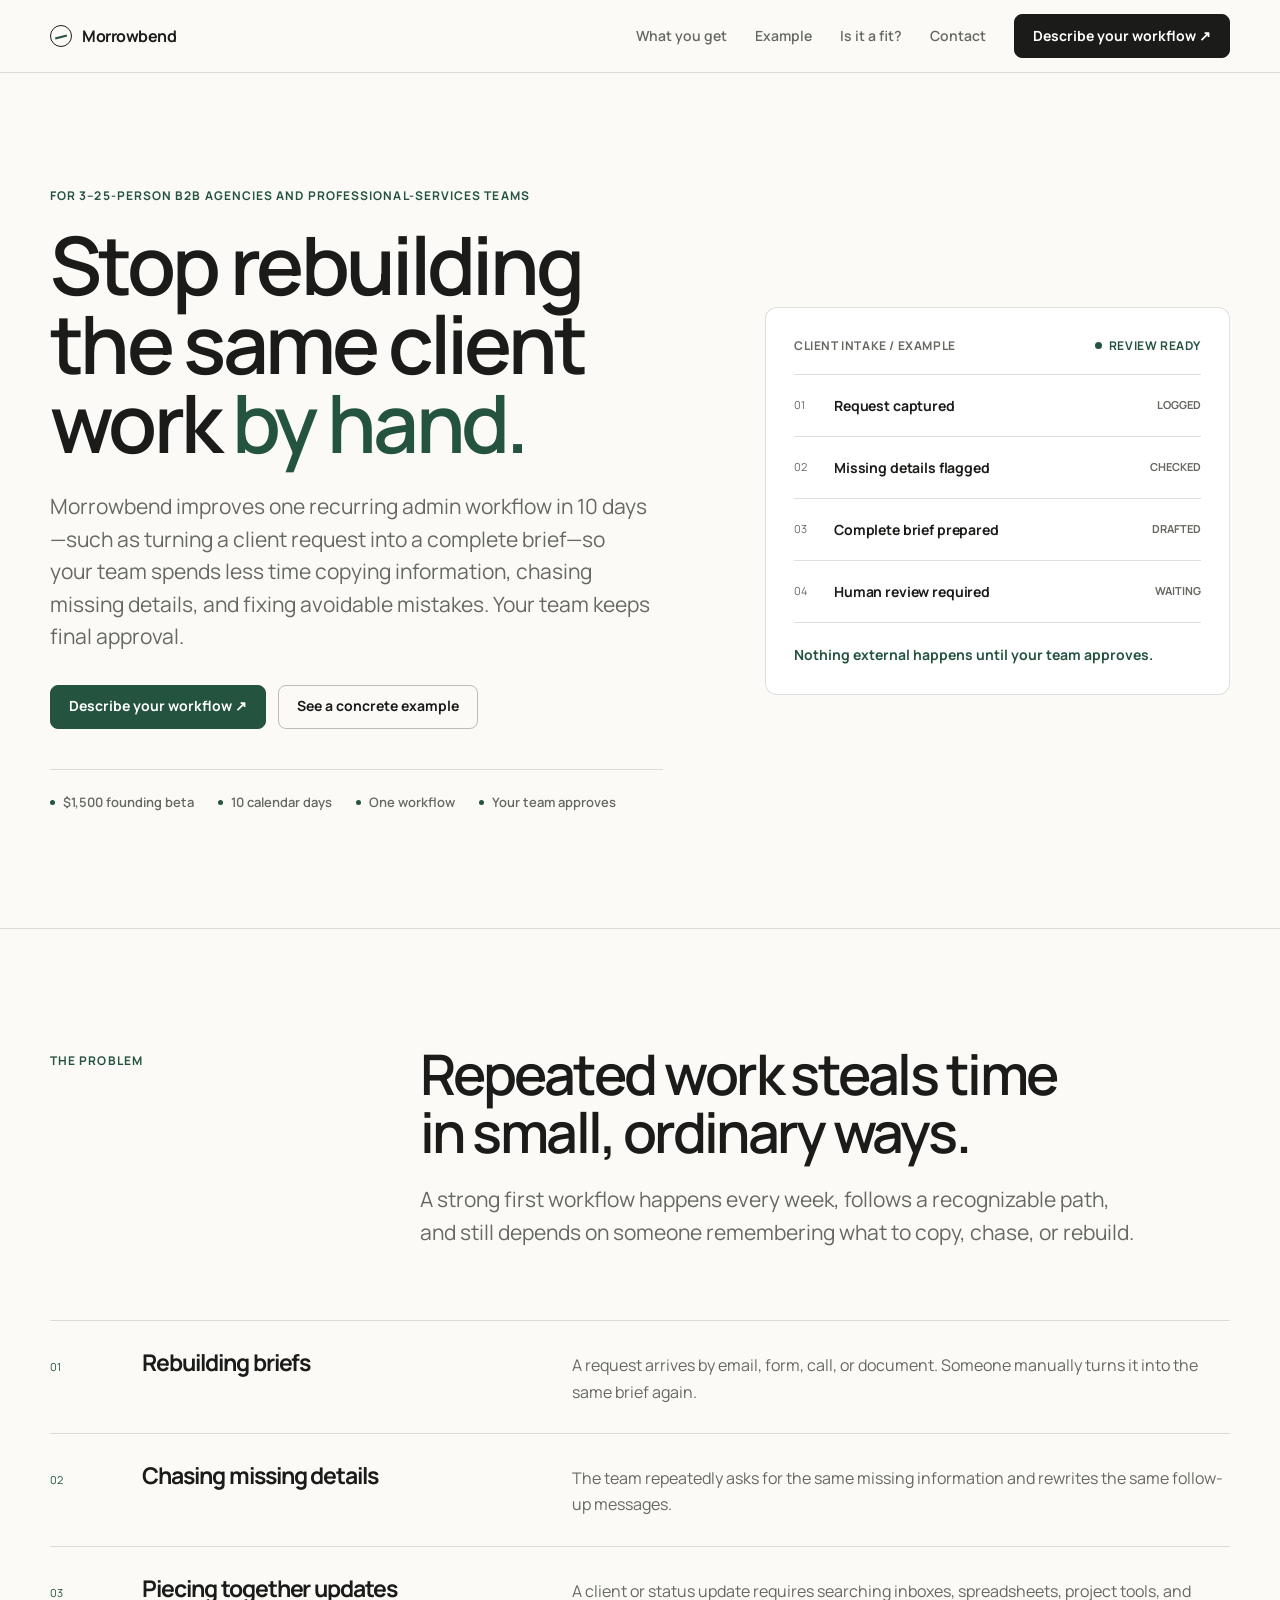
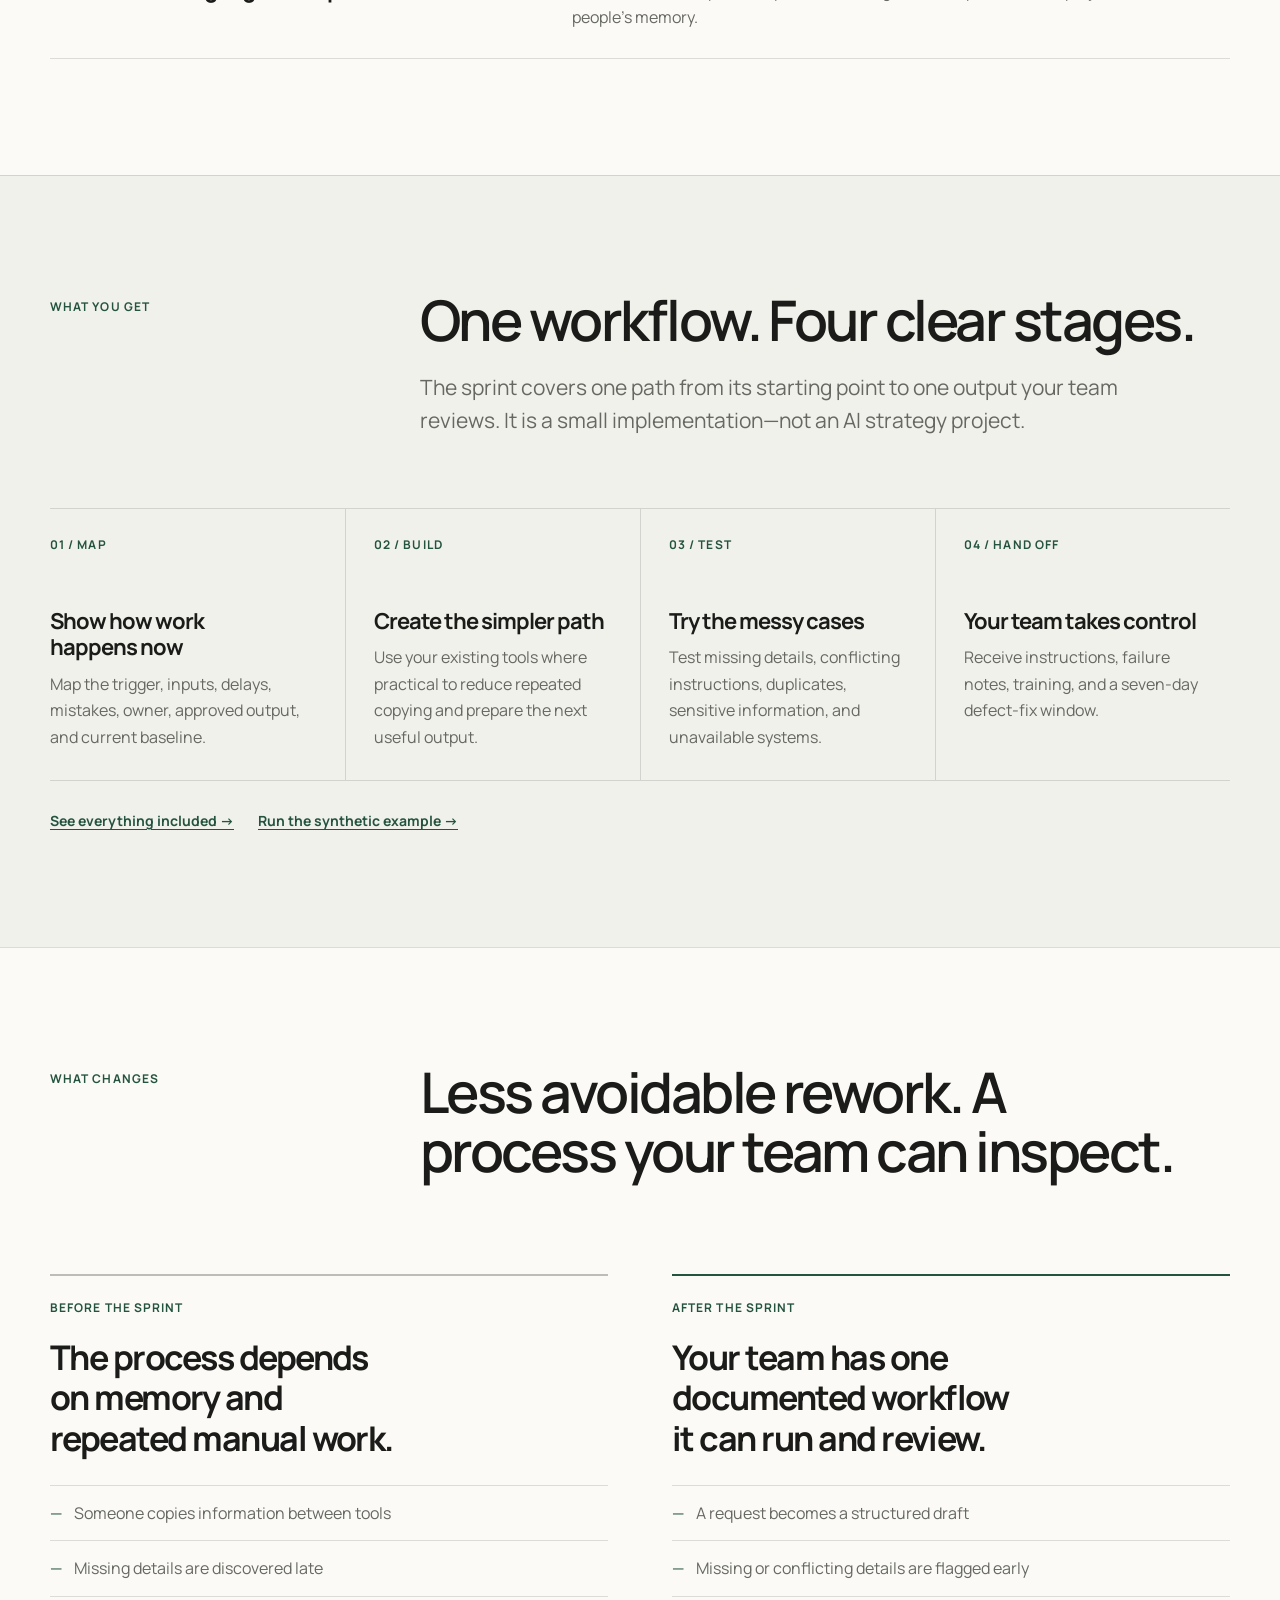
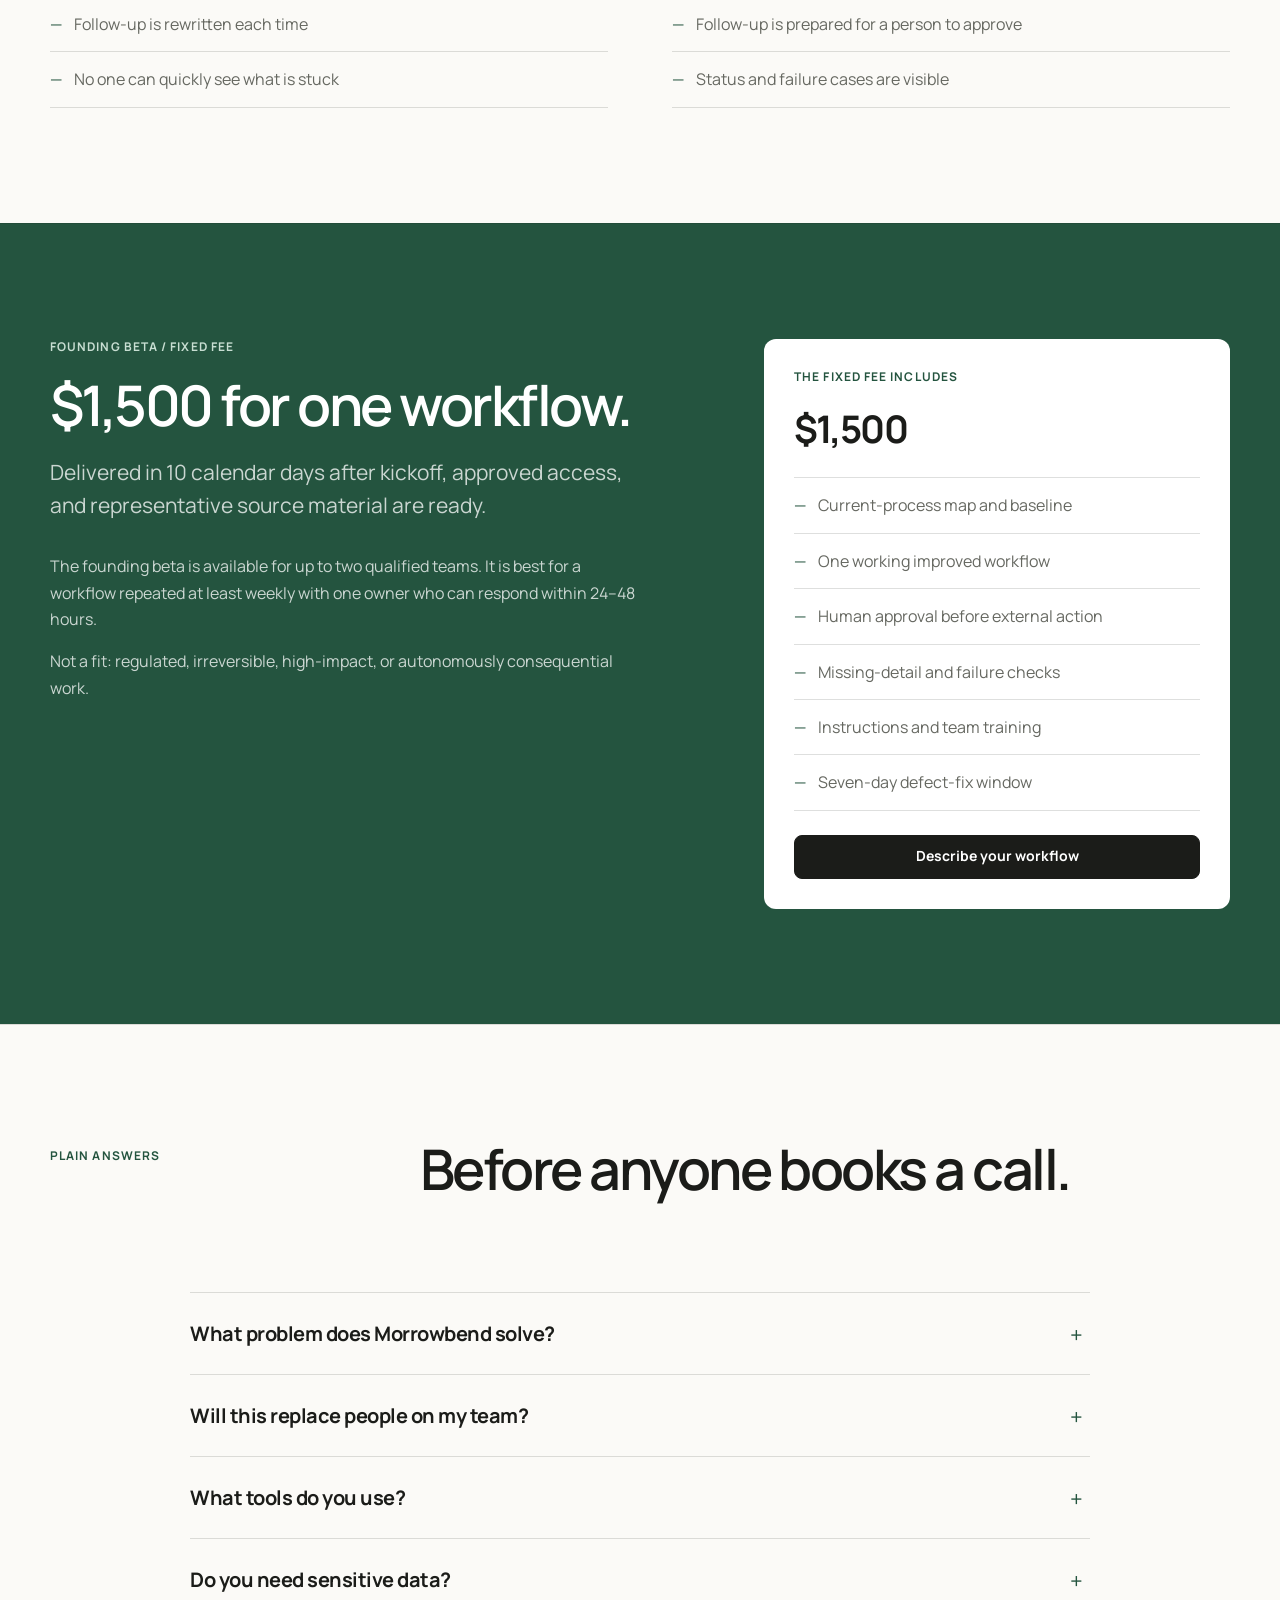
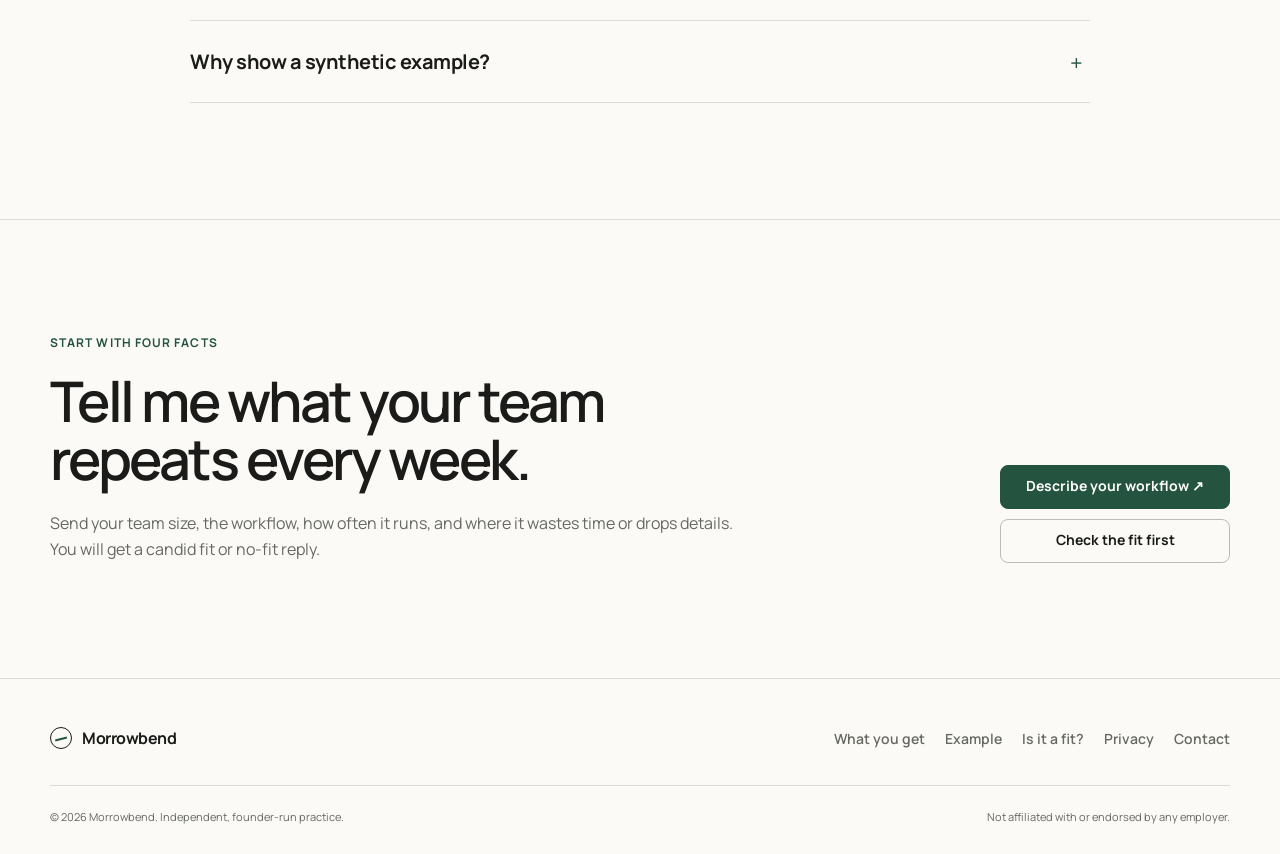
==== commit 12963757: "Deploy minimalist Morrowbend redesign" ====
--- a/index.html
+++ b/index.html
@@ -1,11 +1,199 @@
-<!doctype html><html lang="en"><head><meta charset="utf-8"><meta name="viewport" content="width=device-width,initial-scale=1"><meta http-equiv="Content-Security-Policy" content="default-src 'self'; img-src 'self' data:; style-src 'self' 'unsafe-inline'; script-src 'self'; font-src 'self'; connect-src 'none'; object-src 'none'; base-uri 'self'; form-action 'none'"><meta name="referrer" content="no-referrer"><title>Morrowbend — Fix one time-wasting workflow in 10 days</title><meta name="description" content="Morrowbend helps 3–25-person B2B agencies and professional-services teams spend less time copying information, chasing missing details, and rebuilding client updates by improving one recurring workflow in 10 days."><meta property="og:title" content="Morrowbend — Fix one time-wasting workflow in 10 days"><meta property="og:description" content="Less copying, less chasing, and fewer dropped details for 3–25-person B2B service teams—without giving up human approval."><meta property="og:type" content="website"><meta property="og:url" content="https://maxthefurious4-max.github.io/morrowbend/"><meta property="og:image" content="https://maxthefurious4-max.github.io/morrowbend/assets/og-image.png"><meta name="twitter:card" content="summary_large_image"><link rel="canonical" href="https://maxthefurious4-max.github.io/morrowbend/"><link rel="icon" href="assets/favicon.svg" type="image/svg+xml"><link rel="stylesheet" href="assets/styles.css"></head><body><a class="skip" href="#main">Skip to content</a>
-<header class="header"><nav class="nav container" aria-label="Main navigation"><a class="brand" href="index.html"><span class="mark" aria-hidden="true"></span>Morrowbend</a><button class="nav-toggle" aria-label="Open navigation" aria-expanded="false"><span></span><span></span></button><div class="links"><a href="services.html">What you get</a><a href="demo.html">Example</a><a href="fit-check.html">Is it a fit?</a><a href="contact.html">Contact</a><a class="button" href="contact.html">Describe your workflow <span>↗</span></a></div></nav></header>
-<main id="main"><section class="hero"><div class="hero-grid container"><div><div class="eyebrow">For 3–25-person B2B agencies and professional-services teams</div><h1>Stop rebuilding the same client work <em>by hand.</em></h1><p class="lede">Morrowbend improves one recurring admin workflow in 10 days—such as turning a client request into a complete brief—so your team spends less time copying information, chasing missing details, and fixing avoidable mistakes. Your team keeps final approval.</p><div class="actions"><a class="button signal" href="contact.html">Describe your workflow <span>↗</span></a><a class="button ghost" href="demo.html">See a concrete example</a></div><div class="proof"><span>$1,500 founding beta</span><span>10 calendar days</span><span>One workflow</span><span>Your team approves</span></div></div>
-<div class="workflow-card" aria-label="Example workflow trace"><div class="workflow-top"><span class="eyebrow">Client intake / 042</span><span class="status">review ready</span></div><div class="trace"><div class="trace-row"><span class="trace-num">01</span><span><b>Client request captured</b><small>email + attachment</small></span><span class="trace-state">logged</span></div><div class="trace-row"><span class="trace-num">02</span><span><b>Complete brief prepared</b><small>details organized</small></span><span class="trace-state">checked</span></div><div class="trace-row"><span class="trace-num">03</span><span><b>Missing details flagged</b><small>budget + approver</small></span><span class="trace-state">flagged</span></div><div class="trace-row"><span class="trace-num">04</span><span><b>Follow-up drafted</b><small>your team reviews it</small></span><span class="trace-state">waiting</span></div></div><div class="workflow-note"><div class="eyebrow">The customer benefit</div><p>Less copying. Missing details caught earlier. Nothing sent without approval.</p></div></div></div></section>
-<section class="section"><div class="container"><div class="section-head"><div class="eyebrow">Is this costing your team time?</div><div><h2>A good first workflow is boring, repetitive, and easy to recognize.</h2><p class="muted">If someone repeats the same copying, chasing, or rewriting every week, Morrowbend can turn that one process into a clearer path your team can run and review.</p></div></div><div class="leaks"><article class="leak"><h3>Rebuilding briefs</h3><p>A request arrives by email, form, call, or document. Someone manually turns it into the same brief again.</p></article><article class="leak"><h3>Chasing missing details</h3><p>The team repeatedly asks for the same missing information and rewrites the same follow-up messages.</p></article><article class="leak"><h3>Piecing together updates</h3><p>A client or status update requires searching inboxes, spreadsheets, project tools, and people’s memory.</p></article><article class="leak"><h3>Fixing fragile automation</h3><p>An existing automation works on clean examples but breaks quietly when details are missing or contradictory.</p></article></div></div></section>
-<section class="section dark"><div class="container"><div class="section-head"><div class="eyebrow">What you get in 10 days</div><div><h2>You bring one messy recurring process. We build a simpler working version.</h2><p style="color:rgba(255,255,255,.65)">The sprint covers one workflow from its starting point to one output your team reviews. It is a small implementation—not an AI strategy project. The 10-day clock starts after kickoff, approved access, and representative source material are ready.</p></div></div><div class="steps"><article class="step"><span class="num">01 / MAP</span><h3>Show how the work happens now</h3><p>We map the trigger, inputs, delays, mistakes, owner, approved output, and current baseline.</p></article><article class="step"><span class="num">02 / BUILD</span><h3>Build the simpler path</h3><p>Using your existing tools where practical, we reduce manual copying and prepare the next useful output for review.</p></article><article class="step"><span class="num">03 / BREAK</span><h3>Try the messy cases</h3><p>We test missing details, conflicting instructions, duplicates, sensitive information, and unavailable systems before handoff.</p></article><article class="step"><span class="num">04 / HAND OFF</span><h3>Your team takes control</h3><p>Your team approves external actions. You receive instructions, failure notes, training, and a seven-day fix window.</p></article></div></div></section>
-<section class="section"><div class="container"><div class="section-head"><div class="eyebrow">What changes</div><div><h2>A clearer process—not a bigger AI project.</h2></div></div><div class="compare"><div><div class="eyebrow">Before the sprint</div><h3>The process depends on memory and repeated manual work.</h3><ul class="checklist"><li>Someone copies information between tools</li><li>Missing details are discovered late</li><li>Follow-up is rewritten each time</li><li>No one can quickly see what is stuck</li><li>The process lives in one person’s head</li></ul></div><div class="good"><div class="eyebrow">After the sprint</div><h3>Your team has one documented workflow it can run and review.</h3><ul class="checklist"><li>A request becomes a structured draft</li><li>Missing or conflicting details are flagged early</li><li>Follow-up is prepared for a person to approve</li><li>Status and important actions are visible</li><li>Instructions and known failure cases are documented</li></ul></div></div></div></section>
-<section class="section forest"><div class="container price-stage"><div><div class="eyebrow">Founding beta / fixed fee</div><h2>$1,500 to improve one workflow in 10 days.</h2><p style="color:rgba(255,255,255,.7);max-width:650px">The founding beta price is available for up to two qualified teams. Fast, candid feedback is requested; any public use of outcomes, identity, quotes, or screenshots requires separate written approval and is never a condition of the price.</p><p style="color:rgba(255,255,255,.7)">Best fit: B2B agencies and professional-services teams with 3–25 people, a workflow repeated at least weekly, and one owner who can respond quickly.</p></div><aside class="price-card"><div class="eyebrow">What the fixed fee includes</div><div class="price">$1,500</div><p>50% to start. 50% at handoff. If mapping shows the workflow cannot be responsibly delivered in the signed scope, the engagement stops and the kickoff payment is refunded.</p><ul><li>Current-process map and baseline</li><li>One working improved workflow</li><li>Human approval before external action</li><li>Missing-detail and failure checks</li><li>Instructions and team training</li><li>Seven-day fix window</li></ul><div class="actions" style="display:grid"><a class="button" href="contact.html">Describe your workflow</a><a class="button ghost" href="demo.html">See the example</a></div></aside></div></section>
-<section class="section"><div class="container"><div class="section-head"><div class="eyebrow">Plain answers</div><div><h2>Before anyone books a call.</h2></div></div><div class="faq"><details><summary>What problem does Morrowbend solve?</summary><p>Repeated office work that wastes time and drops details: rebuilding briefs, chasing missing information, assembling updates, preparing routine follow-up, and moving the same information between tools.</p></details><details><summary>Will this replace people on my team?</summary><p>No. What you get removes repetitive admin and drafting steps. A person reviews external communication and irreversible updates.</p></details><details><summary>What tools do you use?</summary><p>The smallest stack that fits: often Google Workspace or Microsoft 365, Sheets or Airtable, an existing CRM/project tool, and focused automation. Tool selection follows the workflow—not the other way around.</p></details><details><summary>Do you need sensitive data?</summary><p>The first design minimizes data and uses synthetic examples where possible. Discovery uses synthetic or de-identified descriptions. Real client materials or system access are accepted only after the required client agreements are signed. Regulated legal, medical, and financial decisions are out of scope.</p></details><details><summary>What is not included?</summary><p>Custom SaaS, CRM migrations, open-ended strategy, autonomous decisions, multiple workflows, and unlimited support. What you get is intentionally narrow.</p></details><details><summary>Why show a synthetic demo?</summary><p>Because there are no customer stories to invent. The demo shows the intended mechanics honestly: structured output, missing-information flags, human approval, and an audit trail.</p></details></div></div></section>
-<section class="section"><div class="container cta"><div><div class="eyebrow">Start here</div><h2>Tell me what your team repeats every week.</h2><p>Send four facts: team size, the workflow, how often it runs, and where it wastes time or drops details. You will get a candid fit or no-fit reply.</p></div><div class="cta-buttons"><a class="button" href="contact.html">Describe your workflow <span>↗</span></a><a class="button ghost" href="demo.html">See the example</a></div></div></section></main>
-<footer class="footer"><div class="container"><div class="footer-grid"><a class="brand" href="index.html"><span class="mark"></span>Morrowbend</a><div class="footer-links"><a href="services.html">What you get</a><a href="demo.html">Example</a><a href="fit-check.html">Is it a fit?</a><a href="privacy.html">Privacy</a><a href="contact.html">Contact</a></div></div><div class="footer-bottom"><span>© <span data-year></span> Morrowbend. Independent, founder-run practice.</span><span>Not affiliated with or endorsed by any employer. No employer or customer confidential material is used.</span></div></div></footer><script src="assets/main.js"></script></body></html>
+<!doctype html>
+<html lang="en">
+<head>
+  <meta charset="utf-8">
+  <meta name="viewport" content="width=device-width,initial-scale=1">
+  <meta http-equiv="Content-Security-Policy" content="default-src 'self'; img-src 'self' data:; style-src 'self' 'unsafe-inline'; script-src 'self'; font-src 'self'; connect-src 'none'; object-src 'none'; base-uri 'self'; form-action 'none'">
+  <meta name="referrer" content="no-referrer">
+  <title>Morrowbend — Fix one time-wasting workflow in 10 days</title>
+  <meta name="description" content="Morrowbend improves one recurring admin workflow in 10 days for 3–25-person B2B agencies and professional-services teams.">
+  <meta property="og:title" content="Fix one time-wasting workflow in 10 days — Morrowbend">
+  <meta property="og:description" content="For 3–25-person B2B teams: less repetitive copying, fewer missed details, and human approval before external action.">
+  <meta property="og:type" content="website">
+  <meta property="og:url" content="https://maxthefurious4-max.github.io/morrowbend/">
+  <meta property="og:image" content="https://maxthefurious4-max.github.io/morrowbend/assets/og-image.png">
+  <meta name="twitter:card" content="summary_large_image">
+  <link rel="canonical" href="https://maxthefurious4-max.github.io/morrowbend/">
+  <link rel="icon" href="assets/favicon.svg" type="image/svg+xml">
+  <link rel="stylesheet" href="assets/styles.css">
+</head>
+<body>
+  <a class="skip" href="#main">Skip to content</a>
+  <header class="header">
+    <nav class="nav container" aria-label="Main navigation">
+      <a class="brand" href="index.html"><span class="mark" aria-hidden="true"></span>Morrowbend</a>
+      <button class="nav-toggle" aria-label="Open navigation" aria-expanded="false"><span></span><span></span></button>
+      <div class="links">
+        <a href="services.html">What you get</a>
+        <a href="demo.html">Example</a>
+        <a href="fit-check.html">Is it a fit?</a>
+        <a href="contact.html">Contact</a>
+        <a class="button" href="contact.html">Describe your workflow ↗</a>
+      </div>
+    </nav>
+  </header>
+
+  <main id="main">
+    <section class="hero">
+      <div class="container hero-grid">
+        <div>
+          <div class="eyebrow">For 3–25-person B2B agencies and professional-services teams</div>
+          <h1>Stop rebuilding the same client work <em>by hand.</em></h1>
+          <p class="lede">Morrowbend improves one recurring admin workflow in 10 days—such as turning a client request into a complete brief—so your team spends less time copying information, chasing missing details, and fixing avoidable mistakes. Your team keeps final approval.</p>
+          <div class="actions">
+            <a class="button signal" href="contact.html">Describe your workflow ↗</a>
+            <a class="button ghost" href="demo.html">See a concrete example</a>
+          </div>
+          <div class="proof" aria-label="Offer at a glance">
+            <span>$1,500 founding beta</span>
+            <span>10 calendar days</span>
+            <span>One workflow</span>
+            <span>Your team approves</span>
+          </div>
+        </div>
+        <aside class="workflow-card" aria-label="Example client-intake workflow">
+          <div class="workflow-top"><span>Client intake / example</span><span class="status">review ready</span></div>
+          <div class="trace">
+            <div class="trace-row"><span class="trace-num">01</span><b>Request captured</b><span class="trace-state">logged</span></div>
+            <div class="trace-row"><span class="trace-num">02</span><b>Missing details flagged</b><span class="trace-state">checked</span></div>
+            <div class="trace-row"><span class="trace-num">03</span><b>Complete brief prepared</b><span class="trace-state">drafted</span></div>
+            <div class="trace-row"><span class="trace-num">04</span><b>Human review required</b><span class="trace-state">waiting</span></div>
+          </div>
+          <p class="workflow-note">Nothing external happens until your team approves.</p>
+        </aside>
+      </div>
+    </section>
+
+    <section class="section">
+      <div class="container">
+        <div class="section-head">
+          <div class="eyebrow">The problem</div>
+          <div>
+            <h2>Repeated work steals time in small, ordinary ways.</h2>
+            <p class="lede">A strong first workflow happens every week, follows a recognizable path, and still depends on someone remembering what to copy, chase, or rebuild.</p>
+          </div>
+        </div>
+        <div class="leaks">
+          <article class="leak"><span class="num">01</span><h3>Rebuilding briefs</h3><p>A request arrives by email, form, call, or document. Someone manually turns it into the same brief again.</p></article>
+          <article class="leak"><span class="num">02</span><h3>Chasing missing details</h3><p>The team repeatedly asks for the same missing information and rewrites the same follow-up messages.</p></article>
+          <article class="leak"><span class="num">03</span><h3>Piecing together updates</h3><p>A client or status update requires searching inboxes, spreadsheets, project tools, and people’s memory.</p></article>
+        </div>
+      </div>
+    </section>
+
+    <section class="section soft">
+      <div class="container">
+        <div class="section-head">
+          <div class="eyebrow">What you get</div>
+          <div>
+            <h2>One workflow. Four clear stages.</h2>
+            <p class="lede">The sprint covers one path from its starting point to one output your team reviews. It is a small implementation—not an AI strategy project.</p>
+          </div>
+        </div>
+        <div class="steps">
+          <article class="step"><div class="eyebrow">01 / Map</div><h3>Show how work happens now</h3><p>Map the trigger, inputs, delays, mistakes, owner, approved output, and current baseline.</p></article>
+          <article class="step"><div class="eyebrow">02 / Build</div><h3>Create the simpler path</h3><p>Use your existing tools where practical to reduce repeated copying and prepare the next useful output.</p></article>
+          <article class="step"><div class="eyebrow">03 / Test</div><h3>Try the messy cases</h3><p>Test missing details, conflicting instructions, duplicates, sensitive information, and unavailable systems.</p></article>
+          <article class="step"><div class="eyebrow">04 / Hand off</div><h3>Your team takes control</h3><p>Receive instructions, failure notes, training, and a seven-day defect-fix window.</p></article>
+        </div>
+        <div class="section-links"><a href="services.html">See everything included →</a><a href="demo.html">Run the synthetic example →</a></div>
+      </div>
+    </section>
+
+    <section class="section">
+      <div class="container">
+        <div class="section-head">
+          <div class="eyebrow">What changes</div>
+          <div><h2>Less avoidable rework. A process your team can inspect.</h2></div>
+        </div>
+        <div class="compare">
+          <div>
+            <div class="eyebrow">Before the sprint</div>
+            <h3>The process depends on memory and repeated manual work.</h3>
+            <ul class="checklist">
+              <li>Someone copies information between tools</li>
+              <li>Missing details are discovered late</li>
+              <li>Follow-up is rewritten each time</li>
+              <li>No one can quickly see what is stuck</li>
+            </ul>
+          </div>
+          <div>
+            <div class="eyebrow">After the sprint</div>
+            <h3>Your team has one documented workflow it can run and review.</h3>
+            <ul class="checklist">
+              <li>A request becomes a structured draft</li>
+              <li>Missing or conflicting details are flagged early</li>
+              <li>Follow-up is prepared for a person to approve</li>
+              <li>Status and failure cases are visible</li>
+            </ul>
+          </div>
+        </div>
+      </div>
+    </section>
+
+    <section class="section price">
+      <div class="container price-stage">
+        <div>
+          <div class="eyebrow">Founding beta / fixed fee</div>
+          <h2>$1,500 for one workflow.</h2>
+          <p class="lede">Delivered in 10 calendar days after kickoff, approved access, and representative source material are ready.</p>
+          <p>The founding beta is available for up to two qualified teams. It is best for a workflow repeated at least weekly with one owner who can respond within 24–48 hours.</p>
+          <p>Not a fit: regulated, irreversible, high-impact, or autonomously consequential work.</p>
+        </div>
+        <aside class="price-card">
+          <div class="eyebrow">The fixed fee includes</div>
+          <h3>$1,500</h3>
+          <ul class="checklist">
+            <li>Current-process map and baseline</li>
+            <li>One working improved workflow</li>
+            <li>Human approval before external action</li>
+            <li>Missing-detail and failure checks</li>
+            <li>Instructions and team training</li>
+            <li>Seven-day defect-fix window</li>
+          </ul>
+          <a class="button" href="contact.html">Describe your workflow</a>
+        </aside>
+      </div>
+    </section>
+
+    <section class="section">
+      <div class="container section-head">
+        <div class="eyebrow">Plain answers</div>
+        <div><h2>Before anyone books a call.</h2></div>
+      </div>
+      <div class="container faq">
+        <details><summary>What problem does Morrowbend solve?</summary><p>Repeated administrative work: copying information, chasing missing details, rebuilding briefs or updates, and repairing fragile handoffs.</p></details>
+        <details><summary>Will this replace people on my team?</summary><p>No. The sprint removes avoidable repetition from one process. Your team remains responsible for judgment and approves external actions.</p></details>
+        <details><summary>What tools do you use?</summary><p>The smallest practical set for the workflow, favoring tools you already use. The service is not tied to one model, platform, or automation vendor.</p></details>
+        <details><summary>Do you need sensitive data?</summary><p>Not for an initial fit check. Do not send credentials, confidential records, regulated data, or sensitive personal information by email.</p></details>
+        <details><summary>Why show a synthetic example?</summary><p>There are no fabricated customer claims. The example shows the intended control flow using invented data; it is not production proof or a model evaluation.</p></details>
+      </div>
+    </section>
+
+    <section class="section">
+      <div class="container cta">
+        <div>
+          <div class="eyebrow">Start with four facts</div>
+          <h2>Tell me what your team repeats every week.</h2>
+          <p>Send your team size, the workflow, how often it runs, and where it wastes time or drops details. You will get a candid fit or no-fit reply.</p>
+        </div>
+        <div class="cta-buttons">
+          <a class="button signal" href="contact.html">Describe your workflow ↗</a>
+          <a class="button ghost" href="fit-check.html">Check the fit first</a>
+        </div>
+      </div>
+    </section>
+  </main>
+
+  <footer class="footer">
+    <div class="container">
+      <div class="footer-grid">
+        <a class="brand" href="index.html"><span class="mark" aria-hidden="true"></span>Morrowbend</a>
+        <div class="footer-links"><a href="services.html">What you get</a><a href="demo.html">Example</a><a href="fit-check.html">Is it a fit?</a><a href="privacy.html">Privacy</a><a href="contact.html">Contact</a></div>
+      </div>
+      <div class="footer-bottom"><span>© <span data-year></span> Morrowbend. Independent, founder-run practice.</span><span>Not affiliated with or endorsed by any employer.</span></div>
+    </div>
+  </footer>
+  <script src="assets/main.js"></script>
+</body>
+</html>
--- a/assets/styles.css
+++ b/assets/styles.css
@@ -1,17 +1,533 @@
-@import url('fonts/fonts.css');
-:root{--paper:#f3efe5;--paper2:#e9e3d5;--ink:#171a17;--muted:#50584f;--forest:#173f33;--signal:#ee6a3b;--signal-text:#bd451e;--lime:#d8e66b;--white:#fffdf7;--line:rgba(23,26,23,.17);--serif:'Instrument Serif',Georgia,serif;--sans:'Manrope',sans-serif;--mono:'IBM Plex Mono',monospace;--max:1220px;--shadow:0 22px 70px rgba(35,39,31,.13)}
-*{box-sizing:border-box}html{scroll-behavior:smooth}body{margin:0;background:var(--paper);color:var(--ink);font:16px/1.6 var(--sans);-webkit-font-smoothing:antialiased}body:before{content:'';position:fixed;inset:0;z-index:-1;opacity:.22;pointer-events:none;background-image:url("data:image/svg+xml,%3Csvg viewBox='0 0 160 160' xmlns='http://www.w3.org/2000/svg'%3E%3Cfilter id='n'%3E%3CfeTurbulence type='fractalNoise' baseFrequency='.9' numOctaves='3'/%3E%3C/filter%3E%3Crect width='100%25' height='100%25' filter='url(%23n)' opacity='.08'/%3E%3C/svg%3E")}a{color:inherit}button,input{font:inherit}:focus-visible{outline:3px solid var(--signal);outline-offset:3px}.skip{position:fixed;top:-80px;left:16px;background:var(--ink);color:white;padding:10px;z-index:99}.skip:focus{top:16px}.container{width:min(var(--max),calc(100% - 40px));margin:auto}.eyebrow{font:500 11px/1.3 var(--mono);letter-spacing:.14em;text-transform:uppercase}.muted{color:var(--muted)}
-.header{position:sticky;top:0;z-index:20;border-bottom:1px solid var(--line);background:rgba(243,239,229,.92);backdrop-filter:blur(14px)}.nav{height:72px;display:flex;align-items:center;justify-content:space-between;gap:24px}.brand{display:flex;align-items:center;gap:11px;text-decoration:none;font-weight:700;letter-spacing:-.03em}.mark{width:30px;height:30px;border:1.5px solid;border-radius:50%;position:relative;overflow:hidden}.mark:before{content:'';position:absolute;width:28px;height:15px;border-top:7px solid var(--signal);border-radius:50%;bottom:1px;transform:rotate(-16deg)}.links{display:flex;align-items:center;gap:25px}.links a{text-decoration:none;font-size:14px;font-weight:600}.links a:hover{color:var(--signal)}.nav-toggle{display:none;border:0;background:none;width:48px;min-height:48px}.nav-toggle span{display:block;height:2px;background:var(--ink);margin:5px}
-.button{display:inline-flex;justify-content:center;align-items:center;gap:9px;min-height:48px;padding:11px 20px;border:1px solid var(--ink);border-radius:999px;background:var(--ink);color:var(--white);text-decoration:none;font-weight:700;font-size:14px;cursor:pointer;transition:.2s}.button:hover{transform:translateY(-2px);background:var(--forest)}.button.signal{background:var(--signal);border-color:var(--signal);color:var(--ink)}.button.signal:hover{background:var(--lime);border-color:var(--ink)}.button.ghost{background:transparent;color:var(--ink)}.button.light{background:var(--white);color:var(--ink);border-color:var(--white)}
-.hero{padding:84px 0 74px}.hero-grid{min-height:610px;display:grid;grid-template-columns:1.03fr .97fr;gap:clamp(48px,7vw,105px);align-items:center}.hero h1,.page-hero h1{font:400 clamp(61px,7.5vw,106px)/.88 var(--serif);letter-spacing:-.045em;margin:18px 0 25px}.hero h1 em{color:var(--signal-text);font-weight:400}.lede{max-width:650px;font-size:clamp(18px,2vw,22px);line-height:1.48;color:var(--muted)}.actions{display:flex;flex-wrap:wrap;gap:11px;margin-top:32px}.proof{display:flex;flex-wrap:wrap;gap:8px 20px;border-top:1px solid var(--line);padding-top:22px;margin-top:38px;font:500 11px/1.4 var(--mono)}.proof span:before{content:'✓';color:var(--forest);margin-right:7px}
-.workflow-card{background:var(--forest);color:var(--white);border-radius:34px 34px 100px 34px;padding:27px;box-shadow:var(--shadow);transform:rotate(1.1deg)}.workflow-top{display:flex;justify-content:space-between;gap:15px;border-bottom:1px solid rgba(255,255,255,.18);padding-bottom:20px}.status{font:500 9px/1 var(--mono);text-transform:uppercase;letter-spacing:.09em}.status:before{content:'';display:inline-block;width:8px;height:8px;border-radius:50%;background:var(--lime);margin-right:8px;box-shadow:0 0 0 5px rgba(216,230,107,.13)}.trace{margin:24px 0;display:grid;gap:9px}.trace-row{display:grid;grid-template-columns:27px 1fr auto;gap:11px;align-items:center;border:1px solid rgba(255,255,255,.16);border-radius:13px;padding:12px}.trace-row b{display:block;font-size:13px}.trace-row small{color:rgba(255,255,255,.63);font-size:11px}.trace-num,.trace-state{font:500 9px/1 var(--mono);color:var(--lime);text-transform:uppercase}.workflow-note{background:var(--lime);color:var(--ink);border-radius:14px 14px 42px 14px;padding:17px}.workflow-note p{font:400 23px/1.06 var(--serif);margin:7px 0 0}
-.section{padding:108px 0;border-top:1px solid var(--line)}.dark{background:var(--ink);color:var(--white)}.forest{background:var(--forest);color:var(--white)}.section-head{display:grid;grid-template-columns:.52fr 1.48fr;gap:48px;margin-bottom:60px}.section-head h2{font:400 clamp(47px,6vw,79px)/.98 var(--serif);letter-spacing:-.035em;margin:0;max-width:900px}.section-head p{max-width:690px;font-size:18px}.leaks{counter-reset:leak;border-top:1px solid var(--line)}.leak{counter-increment:leak;display:grid;grid-template-columns:82px 1fr 1fr;gap:25px;padding:28px 0;border-bottom:1px solid var(--line);align-items:baseline}.leak:before{content:'0' counter(leak);font:500 11px var(--mono);color:var(--signal)}.leak h3{font:400 34px/1.06 var(--serif);margin:0}.leak p{margin:0;color:var(--muted)}
-.steps{display:grid;grid-template-columns:1fr 1fr;gap:1px;background:rgba(255,255,255,.2);border:1px solid rgba(255,255,255,.2)}.step{min-height:285px;padding:34px;background:var(--ink)}.step:nth-child(2),.step:nth-child(3){background:#202420}.step .num{font:500 11px var(--mono);color:var(--lime)}.step h3{font:400 38px/1 var(--serif);margin:58px 0 13px}.step p{color:rgba(255,255,255,.64)}.compare{display:grid;grid-template-columns:1fr 1fr;gap:24px}.compare>div{border:1px solid var(--line);border-top:5px solid var(--signal);border-radius:18px;padding:30px}.compare>.good{background:var(--white);border-top-color:var(--forest);box-shadow:var(--shadow)}.compare h3{font:400 35px/1 var(--serif);margin:6px 0 20px}.checklist{list-style:none;padding:0}.checklist li{display:flex;gap:11px;padding:12px 0;border-top:1px solid var(--line)}.checklist li:before{content:'→';color:var(--signal);font-family:var(--mono)}
-.price-stage{display:grid;grid-template-columns:1.1fr .9fr;gap:70px;align-items:start}.price-stage h2{font:400 clamp(54px,7vw,90px)/.9 var(--serif);letter-spacing:-.04em;margin:14px 0 28px}.price-card{background:var(--lime);color:var(--ink);border-radius:28px 28px 100px 28px;padding:36px;position:sticky;top:105px}.price{font:400 68px/.9 var(--serif);margin:10px 0 20px}.price-card ul{list-style:none;padding:0}.price-card li{border-top:1px solid rgba(23,26,23,.2);padding:10px 0}.faq{max-width:900px;margin-left:auto}details{border-top:1px solid var(--line)}details:last-child{border-bottom:1px solid var(--line)}summary{list-style:none;cursor:pointer;font:400 28px/1.1 var(--serif);padding:26px 50px 26px 0;position:relative}summary::-webkit-details-marker{display:none}summary:after{content:'+';position:absolute;right:8px;color:var(--signal)}details[open] summary:after{content:'−'}details p{color:var(--muted);max-width:700px;margin:0;padding:0 0 25px}.cta{display:grid;grid-template-columns:1.3fr .7fr;gap:38px;align-items:end;background:var(--signal);padding:40px;border-radius:30px 30px 110px 30px}.cta h2{font:400 clamp(48px,7vw,87px)/.92 var(--serif);letter-spacing:-.04em;margin:0}.cta-buttons{display:grid;gap:10px}
-.footer{background:var(--ink);color:var(--white);padding:56px 0 28px}.footer-grid{display:flex;justify-content:space-between;gap:45px}.footer-links{display:flex;flex-wrap:wrap;gap:20px}.footer-links a{color:rgba(255,255,255,.7);text-decoration:none;font-size:13px}.footer-bottom{border-top:1px solid rgba(255,255,255,.16);margin-top:40px;padding-top:19px;display:flex;justify-content:space-between;gap:20px;color:rgba(255,255,255,.5);font-size:11px}
-.page-hero{padding:88px 0 68px}.page-hero h1{max-width:1000px}.content-grid{display:grid;grid-template-columns:260px 1fr;gap:75px}.side-note{position:sticky;top:105px;align-self:start;border-top:3px solid var(--signal);padding-top:15px;font-size:13px;color:var(--muted)}.prose{max-width:820px}.prose h2{font:400 48px/1 var(--serif);margin:65px 0 20px}.prose h2:first-child{margin-top:0}.prose p,.prose li{color:var(--muted)}.prose blockquote{margin:36px 0;padding:26px;background:var(--white);border-radius:18px;font:400 29px/1.2 var(--serif)}
-.demo-shell{display:grid;grid-template-columns:350px 1fr;min-height:640px;border:1px solid var(--line);border-radius:24px;overflow:hidden;background:var(--white);box-shadow:var(--shadow)}.demo-input{background:var(--paper2);padding:26px;border-right:1px solid var(--line)}.demo-shell h2{font:400 31px/1 var(--serif);margin:8px 0 20px}.fake-email{background:var(--white);border:1px solid var(--line);border-radius:14px;padding:17px;font-size:13px}.email-meta{font:500 9px/1.5 var(--mono);color:var(--muted);border-bottom:1px solid var(--line);padding-bottom:11px;margin-bottom:13px}.demo-output{padding:27px;min-width:0}.demo-toolbar{display:flex;justify-content:space-between;align-items:center;gap:18px;border-bottom:1px solid var(--line);padding-bottom:17px}.progress{height:4px;background:var(--paper2);overflow:hidden;margin:21px 0}.progress span{display:block;width:0;height:100%;background:var(--signal);transition:width .5s}.tabs{display:flex;flex-wrap:wrap;gap:6px}.tab{min-height:38px;border:1px solid var(--line);border-radius:999px;padding:7px 12px;background:transparent;cursor:pointer;font-size:12px}.tab[aria-selected=true]{background:var(--ink);color:var(--white)}.panel{display:none;padding-top:23px}.panel.active{display:block}.empty{text-align:center;color:var(--muted);padding:75px 20px}.empty strong{display:block;font:400 37px/1 var(--serif);color:var(--ink);margin-bottom:10px}.fields{display:grid;grid-template-columns:1fr 1fr;gap:11px}.field{background:var(--paper);padding:12px;border-radius:10px}.field span{display:block;font:500 9px var(--mono);color:var(--muted);text-transform:uppercase}.field b{font-size:13px}.warn{border:1px solid var(--signal);background:#fff2e8}.draft{border:1px solid var(--line);border-radius:14px;padding:19px;font-size:14px}.approval{display:flex;flex-wrap:wrap;align-items:center;gap:10px;margin-top:19px}.approval-state{font:500 10px var(--mono);color:var(--muted)}.approved{color:#2e6b4e}.log{width:100%;border-collapse:collapse;font-size:12px}.log th,.log td{text-align:left;border-bottom:1px solid var(--line);padding:10px 7px}.log th{font:500 9px var(--mono);text-transform:uppercase}.confidence{display:inline-flex;background:#efe6a5;border-radius:999px;padding:4px 8px;font:500 9px var(--mono)}
-.fit{display:grid;grid-template-columns:1fr 420px;gap:65px;align-items:start}.question{padding:21px 0;border-top:1px solid var(--line)}.question legend{font:400 26px/1.15 var(--serif);margin-bottom:13px}.options{display:flex;flex-wrap:wrap;gap:7px}.option input{position:absolute;opacity:0}.option span{display:flex;align-items:center;min-height:44px;border:1px solid var(--line);border-radius:999px;padding:8px 13px;cursor:pointer;font-size:13px}.option input:checked+span{background:var(--forest);color:var(--white)}.option input:focus-visible+span{outline:3px solid var(--signal-text);outline-offset:3px}.result{position:sticky;top:102px;min-height:430px;border-radius:28px 28px 100px 28px;background:var(--forest);color:var(--white);padding:33px}.result-score{font:400 90px/.9 var(--serif);color:var(--lime);margin:28px 0 10px}.result h2{font:400 38px/1 var(--serif)}.result p{color:rgba(255,255,255,.7)}.result-actions{display:grid;gap:8px;margin-top:28px}.toast{position:fixed;right:20px;bottom:20px;z-index:40;background:var(--ink);color:white;padding:11px 15px;border-radius:9px;transform:translateY(100px);opacity:0;transition:.25s}.toast.show{transform:none;opacity:1}
-@media(max-width:900px){.hero-grid,.section-head,.price-stage,.cta,.fit{grid-template-columns:1fr}.hero-grid{gap:70px}.section-head{gap:14px}.leak{grid-template-columns:50px 1fr}.leak p{grid-column:2}.content-grid{grid-template-columns:1fr;gap:30px}.side-note,.result,.price-card{position:static}.demo-shell{grid-template-columns:1fr}.demo-input{border-right:0;border-bottom:1px solid var(--line)}}
-@media(max-width:700px){.container{width:min(calc(100% - 28px),var(--max))}.nav-toggle{display:block}.links{display:none;position:absolute;top:72px;left:0;right:0;padding:20px;background:var(--paper);border-bottom:1px solid var(--line);flex-direction:column;align-items:stretch}.links.open{display:flex}.links .button{width:100%}.hero{padding-top:58px}.hero-grid{min-height:0}.workflow-card{transform:none;border-radius:24px 24px 64px 24px}.section{padding:78px 0}.steps,.compare,.fields{grid-template-columns:1fr}.step{min-height:245px}.leak{grid-template-columns:36px 1fr;gap:11px}.leak h3{font-size:28px}.cta{padding:27px}.footer-grid,.footer-bottom{display:grid}.demo-input,.demo-output{padding:19px}.demo-toolbar{align-items:flex-start;flex-direction:column}.demo-toolbar .button{width:100%}.log{display:block;overflow:auto}}
-@media(prefers-reduced-motion:reduce){*,*:before,*:after{scroll-behavior:auto!important;transition-duration:.01ms!important;animation-duration:.01ms!important}}
+@font-face {
+  font-family: 'Manrope';
+  font-style: normal;
+  font-weight: 400;
+  font-display: swap;
+  src: url('fonts/manrope-400.woff2') format('woff2');
+}
+@font-face {
+  font-family: 'Manrope';
+  font-style: normal;
+  font-weight: 500;
+  font-display: swap;
+  src: url('fonts/manrope-500.woff2') format('woff2');
+}
+@font-face {
+  font-family: 'Manrope';
+  font-style: normal;
+  font-weight: 600;
+  font-display: swap;
+  src: url('fonts/manrope-600.woff2') format('woff2');
+}
+@font-face {
+  font-family: 'Manrope';
+  font-style: normal;
+  font-weight: 700;
+  font-display: swap;
+  src: url('fonts/manrope-700.woff2') format('woff2');
+}
+
+:root {
+  --paper: #fbfaf7;
+  --surface: #ffffff;
+  --soft: #f1f1ec;
+  --ink: #1b1c19;
+  --muted: #666861;
+  --line: rgba(27, 28, 25, 0.14);
+  --line-strong: rgba(27, 28, 25, 0.28);
+  --accent: #24543f;
+  --accent-hover: #193f2f;
+  --accent-soft: #e9f1ec;
+  --warning: #8a4f18;
+  --warning-soft: #fff3e4;
+  --danger: #923b33;
+  --danger-soft: #fff0ed;
+  --focus: #0b57d0;
+  --forest: #24543f;
+  --dark: #1b1c19;
+  --signal: #24543f;
+  --acid: #e9f1ec;
+  --sans: 'Manrope', -apple-system, BlinkMacSystemFont, 'Segoe UI', sans-serif;
+  --mono: var(--sans);
+  --radius: 12px;
+  --max: 1180px;
+}
+
+* { box-sizing: border-box; }
+[hidden] { display: none !important; }
+html { scroll-behavior: smooth; }
+body {
+  margin: 0;
+  color: var(--ink);
+  background: var(--paper);
+  font-family: var(--sans);
+  font-size: 16px;
+  line-height: 1.65;
+  -webkit-font-smoothing: antialiased;
+  text-rendering: optimizeLegibility;
+}
+img { max-width: 100%; display: block; }
+a { color: inherit; text-decoration-thickness: 1px; text-underline-offset: 0.18em; }
+button, input { font: inherit; }
+button { color: inherit; }
+::selection { color: #fff; background: var(--accent); }
+
+.skip {
+  position: fixed;
+  z-index: 1000;
+  top: 12px;
+  left: 12px;
+  transform: translateY(-180%);
+  padding: 10px 14px;
+  border-radius: 8px;
+  color: #fff;
+  background: var(--ink);
+  font-weight: 700;
+}
+.skip:focus { transform: translateY(0); }
+
+:focus-visible {
+  outline: 3px solid var(--focus);
+  outline-offset: 3px;
+}
+
+.container {
+  width: min(calc(100% - 48px), var(--max));
+  margin-inline: auto;
+}
+
+.header {
+  position: sticky;
+  z-index: 50;
+  top: 0;
+  border-bottom: 1px solid var(--line);
+  background: rgba(251, 250, 247, 0.94);
+  backdrop-filter: blur(14px);
+}
+.nav {
+  min-height: 72px;
+  display: flex;
+  align-items: center;
+  justify-content: space-between;
+  gap: 28px;
+}
+.brand {
+  display: inline-flex;
+  align-items: center;
+  gap: 10px;
+  text-decoration: none;
+  font-weight: 700;
+  letter-spacing: -0.03em;
+}
+.mark {
+  position: relative;
+  width: 22px;
+  height: 22px;
+  flex: 0 0 22px;
+  border: 1.5px solid var(--ink);
+  border-radius: 50%;
+}
+.mark::after {
+  content: '';
+  position: absolute;
+  left: 4px;
+  right: 4px;
+  top: 10px;
+  height: 1.5px;
+  background: var(--accent);
+  transform: rotate(-14deg);
+  transform-origin: center;
+}
+.links { display: flex; align-items: center; gap: 28px; }
+.links > a:not(.button), .footer-links a {
+  color: var(--muted);
+  text-decoration: none;
+  font-size: 14px;
+  font-weight: 600;
+}
+.links > a:not(.button):hover, .footer-links a:hover, .links a[aria-current='page'] { color: var(--ink); }
+.nav-toggle {
+  display: none;
+  width: 44px;
+  height: 44px;
+  padding: 0;
+  border: 0;
+  background: transparent;
+}
+.nav-toggle span {
+  display: block;
+  width: 21px;
+  height: 1.5px;
+  margin: 5px auto;
+  background: var(--ink);
+  transition: transform 160ms ease;
+}
+
+.button {
+  min-height: 44px;
+  display: inline-flex;
+  align-items: center;
+  justify-content: center;
+  gap: 8px;
+  padding: 11px 18px;
+  border: 1px solid var(--ink);
+  border-radius: 8px;
+  color: #fff;
+  background: var(--ink);
+  text-decoration: none;
+  font-size: 14px;
+  font-weight: 700;
+  line-height: 1.2;
+  cursor: pointer;
+  transition: background 140ms ease, border-color 140ms ease, color 140ms ease, transform 140ms ease;
+}
+.button:hover { background: var(--accent-hover); border-color: var(--accent-hover); }
+.button:active { transform: translateY(1px); }
+.button.ghost {
+  color: var(--ink);
+  border-color: var(--line-strong);
+  background: transparent;
+}
+.button.ghost:hover { color: var(--accent); border-color: var(--accent); background: var(--accent-soft); }
+.button.signal { background: var(--accent); border-color: var(--accent); }
+.button.signal:hover { background: var(--accent-hover); border-color: var(--accent-hover); }
+.button.light { color: var(--ink); background: #fff; border-color: #fff; }
+.button.light:hover { color: #fff; background: var(--accent); border-color: var(--accent); }
+
+.eyebrow {
+  margin-bottom: 20px;
+  color: var(--accent);
+  font-size: 12px;
+  font-weight: 700;
+  line-height: 1.4;
+  letter-spacing: 0.09em;
+  text-transform: uppercase;
+}
+h1, h2, h3, p { margin-top: 0; }
+h1, h2, h3 {
+  text-wrap: balance;
+  letter-spacing: -0.045em;
+}
+h1 { margin-bottom: 28px; font-size: clamp(48px, 6.3vw, 82px); font-weight: 600; line-height: 0.98; }
+h2 { margin-bottom: 22px; font-size: clamp(34px, 4.5vw, 56px); font-weight: 600; line-height: 1.04; }
+h3 { margin-bottom: 10px; font-size: 22px; font-weight: 650; line-height: 1.2; }
+h1 em, h2 em { color: var(--accent); font: inherit; }
+.lede {
+  max-width: 720px;
+  margin-bottom: 32px;
+  color: var(--muted);
+  font-size: clamp(18px, 2vw, 21px);
+  line-height: 1.55;
+  text-wrap: pretty;
+}
+.actions { display: flex; flex-wrap: wrap; gap: 12px; }
+.muted { color: var(--muted); }
+
+.hero { padding: clamp(78px, 9vw, 124px) 0 clamp(82px, 9vw, 116px); }
+.hero-grid {
+  display: grid;
+  grid-template-columns: minmax(0, 1.08fr) minmax(380px, 0.82fr);
+  align-items: center;
+  gap: clamp(56px, 8vw, 104px);
+}
+.proof {
+  display: flex;
+  flex-wrap: wrap;
+  gap: 10px 24px;
+  margin-top: 40px;
+  padding-top: 22px;
+  border-top: 1px solid var(--line);
+  color: var(--muted);
+  font-size: 13px;
+  font-weight: 600;
+}
+.proof span { display: inline-flex; align-items: center; gap: 8px; }
+.proof span::before { content: ''; width: 5px; height: 5px; border-radius: 50%; background: var(--accent); }
+
+.workflow-card {
+  padding: 28px;
+  border: 1px solid var(--line);
+  border-radius: var(--radius);
+  background: var(--surface);
+}
+.workflow-top {
+  display: flex;
+  align-items: center;
+  justify-content: space-between;
+  gap: 16px;
+  padding-bottom: 18px;
+  color: var(--muted);
+  font-size: 12px;
+  font-weight: 700;
+  letter-spacing: 0.05em;
+  text-transform: uppercase;
+}
+.status { display: inline-flex; align-items: center; gap: 7px; color: var(--accent); }
+.status::before { content: ''; width: 7px; height: 7px; border-radius: 50%; background: var(--accent); }
+.trace { border-top: 1px solid var(--line); }
+.trace-row {
+  display: grid;
+  grid-template-columns: 28px 1fr auto;
+  align-items: center;
+  gap: 12px;
+  min-height: 62px;
+  border-bottom: 1px solid var(--line);
+}
+.trace-num { color: var(--muted); font-family: var(--mono); font-size: 11px; }
+.trace-row b { font-size: 14px; letter-spacing: -0.01em; }
+.trace-state { color: var(--muted); font-size: 11px; font-weight: 700; text-transform: uppercase; }
+.workflow-note { margin: 20px 0 0; color: var(--accent); font-size: 14px; font-weight: 700; }
+
+.section { padding: clamp(82px, 9vw, 118px) 0; border-top: 1px solid var(--line); }
+.section.soft { background: var(--soft); }
+.section-head {
+  display: grid;
+  grid-template-columns: minmax(130px, 0.33fr) minmax(0, 1fr);
+  gap: clamp(40px, 8vw, 110px);
+  align-items: start;
+  margin-bottom: clamp(46px, 6vw, 72px);
+}
+.section-head .eyebrow { margin-top: 8px; }
+.section-head > div:last-child { max-width: 860px; }
+.section-head .lede { margin-bottom: 0; }
+
+.leaks { border-top: 1px solid var(--line); }
+.leak {
+  display: grid;
+  grid-template-columns: 52px minmax(220px, 0.8fr) minmax(0, 1.35fr);
+  gap: 40px;
+  align-items: baseline;
+  padding: 28px 0;
+  border-bottom: 1px solid var(--line);
+}
+.num { color: var(--accent); font-family: var(--mono); font-size: 11px; }
+.leak h3 { margin: 0; font-size: 23px; }
+.leak p { margin: 0; color: var(--muted); }
+
+.steps {
+  display: grid;
+  grid-template-columns: repeat(4, 1fr);
+  border-top: 1px solid var(--line);
+  border-bottom: 1px solid var(--line);
+}
+.step { min-height: 250px; padding: 28px 28px 30px 0; }
+.step + .step { padding-left: 28px; border-left: 1px solid var(--line); }
+.step .eyebrow { margin-bottom: 54px; }
+.step p { margin-bottom: 0; color: var(--muted); }
+.section-links { display: flex; flex-wrap: wrap; gap: 24px; margin-top: 28px; font-size: 14px; font-weight: 700; }
+.section-links a { color: var(--accent); }
+
+.compare { display: grid; grid-template-columns: 1fr 1fr; gap: 64px; }
+.compare > div { padding-top: 24px; border-top: 2px solid var(--line-strong); }
+.compare > div:last-child { border-top-color: var(--accent); }
+.compare h3 { max-width: 470px; font-size: clamp(25px, 3vw, 34px); }
+.checklist { list-style: none; margin: 26px 0 0; padding: 0; border-top: 1px solid var(--line); }
+.checklist li { padding: 14px 0; border-bottom: 1px solid var(--line); color: var(--muted); }
+.checklist li::before { content: '—'; margin-right: 12px; color: var(--accent); }
+
+.dark { color: #fff; background: var(--ink); border-color: rgba(255,255,255,0.16); }
+.dark .eyebrow { color: #b9d2c4; }
+.dark .lede, .dark p { color: rgba(255,255,255,0.68); }
+.dark .steps, .dark .step + .step, .dark .checklist, .dark .checklist li { border-color: rgba(255,255,255,0.16); }
+.dark .button.ghost { color: #fff; border-color: rgba(255,255,255,0.4); }
+
+.price, .forest { background: var(--accent); color: #fff; }
+.price-stage {
+  display: grid;
+  grid-template-columns: minmax(0, 0.9fr) minmax(360px, 0.7fr);
+  gap: clamp(58px, 9vw, 120px);
+  align-items: start;
+}
+.price .eyebrow, .forest .eyebrow { color: #c8ded2; }
+.price p, .forest p { color: rgba(255,255,255,0.76); }
+.price-card {
+  padding: 30px;
+  border-radius: var(--radius);
+  color: var(--ink);
+  background: var(--surface);
+}
+.price-card .eyebrow { color: var(--accent); }
+.price-card h3 { font-size: 38px; }
+.price-card p { color: var(--muted); }
+.price-card .checklist { margin-bottom: 24px; }
+.price-card .button { width: 100%; }
+.price-card .button + .button { margin-top: 10px; }
+
+.faq { max-width: 900px; margin-left: auto; }
+.faq details { border-top: 1px solid var(--line); }
+.faq details:last-child { border-bottom: 1px solid var(--line); }
+.faq summary {
+  position: relative;
+  padding: 24px 48px 24px 0;
+  list-style: none;
+  cursor: pointer;
+  font-size: 20px;
+  font-weight: 650;
+  letter-spacing: -0.025em;
+}
+.faq summary::-webkit-details-marker { display: none; }
+.faq summary::after { content: '+'; position: absolute; right: 8px; color: var(--accent); font-size: 22px; font-weight: 400; }
+.faq details[open] summary::after { content: '–'; }
+.faq details p { max-width: 720px; margin: -2px 0 24px; color: var(--muted); }
+
+.cta {
+  display: grid;
+  grid-template-columns: minmax(0, 1fr) auto;
+  gap: 52px;
+  align-items: end;
+}
+.cta h2 { max-width: 820px; }
+.cta p { max-width: 700px; margin-bottom: 0; color: var(--muted); }
+.cta-buttons { display: flex; flex-direction: column; min-width: 230px; gap: 10px; }
+
+.page-hero { padding: clamp(72px, 9vw, 116px) 0 clamp(54px, 7vw, 84px); }
+.page-hero .container { max-width: 1180px; }
+.page-hero h1 { max-width: 960px; font-size: clamp(48px, 6vw, 74px); }
+.page-hero .lede { max-width: 800px; }
+
+.content-grid {
+  display: grid;
+  grid-template-columns: minmax(210px, 0.34fr) minmax(0, 1fr);
+  gap: clamp(50px, 8vw, 110px);
+}
+.side-note { align-self: start; padding-top: 8px; }
+.side-note p { color: var(--muted); }
+.prose { max-width: 820px; }
+.prose h2 { margin-top: 72px; font-size: clamp(30px, 4vw, 44px); }
+.prose h2:first-child { margin-top: 0; }
+.prose h3 { margin-top: 38px; }
+.prose p, .prose li { color: var(--muted); }
+.prose ul, .prose ol { padding-left: 22px; }
+
+.demo-shell {
+  display: grid;
+  grid-template-columns: minmax(300px, 0.68fr) minmax(0, 1fr);
+  border: 1px solid var(--line);
+  border-radius: var(--radius);
+  overflow: hidden;
+  background: var(--surface);
+}
+.demo-input, .demo-output { padding: clamp(24px, 4vw, 42px); }
+.demo-input { border-right: 1px solid var(--line); background: var(--soft); }
+.demo-input h2, .demo-output h2 { font-size: clamp(28px, 3vw, 38px); }
+.fake-email, .draft {
+  padding: 22px;
+  border: 1px solid var(--line);
+  border-radius: 8px;
+  background: var(--surface);
+  color: var(--muted);
+}
+.email-meta { margin-bottom: 18px; color: var(--ink); font-family: var(--mono); font-size: 11px; line-height: 1.7; }
+.demo-toolbar { display: flex; align-items: start; justify-content: space-between; gap: 24px; }
+.empty { min-height: 270px; display: grid; align-content: center; gap: 8px; color: var(--muted); }
+.empty strong { color: var(--ink); font-size: 22px; }
+.progress { height: 2px; margin-top: 18px; overflow: hidden; background: var(--line); }
+.progress span { display: block; width: 0; height: 100%; background: var(--accent); transition: width 800ms ease; }
+.progress.running span { width: 100%; }
+.tabs { display: flex; gap: 6px; margin: 24px 0; border-bottom: 1px solid var(--line); }
+.tab { min-height: 44px; padding: 10px 12px; border: 0; border-bottom: 2px solid transparent; background: transparent; color: var(--muted); font-weight: 700; cursor: pointer; }
+.tab[aria-selected='true'] { color: var(--ink); border-bottom-color: var(--accent); }
+.panel { display: none; }
+.panel.active { display: block; }
+.panel:focus { outline-offset: 8px; }
+.fields { display: grid; grid-template-columns: repeat(2, 1fr); gap: 1px; background: var(--line); border: 1px solid var(--line); }
+.field { min-height: 88px; display: grid; align-content: start; gap: 6px; padding: 16px; background: var(--surface); }
+.field span { color: var(--muted); font-size: 12px; font-weight: 700; text-transform: uppercase; }
+.field.warn { background: var(--warning-soft); }
+.field.warn b { color: var(--warning); }
+.approval { display: flex; align-items: center; gap: 16px; margin-top: 20px; }
+.approval-state { color: var(--muted); font-size: 13px; }
+.confidence { color: var(--accent); font-weight: 700; }
+.log { width: 100%; border-collapse: collapse; font-size: 13px; }
+.log th, .log td { padding: 12px 10px; border-bottom: 1px solid var(--line); text-align: left; vertical-align: top; }
+.log th { color: var(--muted); font-size: 11px; text-transform: uppercase; }
+
+.fit { display: grid; grid-template-columns: minmax(0, 1fr) minmax(300px, 0.48fr); gap: 54px; align-items: start; }
+#fit-form { border-top: 1px solid var(--line); }
+.question { margin: 0; padding: 28px 0; border: 0; border-bottom: 1px solid var(--line); }
+.question legend { margin-bottom: 18px; font-size: 20px; font-weight: 650; letter-spacing: -0.025em; }
+.options { display: grid; grid-template-columns: repeat(2, minmax(0, 1fr)); gap: 8px; }
+.option { min-height: 48px; display: flex; align-items: center; gap: 10px; padding: 10px 12px; border: 1px solid var(--line); border-radius: 8px; background: var(--surface); cursor: pointer; }
+.option:hover { border-color: var(--line-strong); }
+.option:has(input:checked) { border-color: var(--accent); background: var(--accent-soft); }
+.option input { width: 18px; height: 18px; accent-color: var(--accent); }
+.result { position: sticky; top: 96px; padding: 28px; border-radius: var(--radius); color: #fff; background: var(--ink); }
+.result .eyebrow { color: #b9d2c4; }
+.result-score { margin: 8px 0 14px; font-weight: 600; letter-spacing: -0.055em; line-height: 1; }
+.result h2 { font-size: 30px; }
+.result p { color: rgba(255,255,255,0.7); }
+.result-actions { display: grid; gap: 10px; }
+
+.footer { padding: 46px 0 28px; border-top: 1px solid var(--line); }
+.footer-grid { display: flex; align-items: center; justify-content: space-between; gap: 28px; }
+.footer-links { display: flex; flex-wrap: wrap; justify-content: flex-end; gap: 20px; }
+.footer-bottom { display: flex; justify-content: space-between; gap: 28px; margin-top: 34px; padding-top: 22px; border-top: 1px solid var(--line); color: var(--muted); font-size: 11px; }
+.toast { position: fixed; z-index: 100; right: 20px; bottom: 20px; max-width: min(360px, calc(100% - 40px)); padding: 12px 16px; border-radius: 8px; color: #fff; background: var(--ink); opacity: 0; transform: translateY(8px); pointer-events: none; transition: opacity 160ms ease, transform 160ms ease; }
+.toast.show { opacity: 1; transform: translateY(0); }
+
+@media (max-width: 960px) {
+  .hero-grid, .price-stage, .demo-shell, .fit { grid-template-columns: 1fr; }
+  .hero-grid { gap: 56px; }
+  .workflow-card { max-width: 680px; }
+  .steps { grid-template-columns: repeat(2, 1fr); }
+  .step:nth-child(3) { border-left: 0; border-top: 1px solid var(--line); }
+  .step:nth-child(4) { border-top: 1px solid var(--line); }
+  .demo-input { border-right: 0; border-bottom: 1px solid var(--line); }
+  .result { position: static; }
+}
+
+@media (max-width: 760px) {
+  .container { width: min(calc(100% - 32px), var(--max)); }
+  .header { backdrop-filter: none; }
+  .nav { min-height: 64px; }
+  .nav-toggle { display: block; }
+  .links {
+    position: absolute;
+    inset: 64px 0 auto;
+    display: none;
+    align-items: stretch;
+    flex-direction: column;
+    gap: 0;
+    padding: 14px 16px 18px;
+    border-bottom: 1px solid var(--line);
+    background: var(--paper);
+  }
+  .links.open { display: flex; }
+  .links > a:not(.button) { min-height: 48px; display: flex; align-items: center; border-bottom: 1px solid var(--line); font-size: 16px; }
+  .links .button { margin-top: 12px; }
+  .hero { padding-top: 68px; }
+  h1 { font-size: clamp(43px, 13vw, 60px); }
+  .hero-grid { grid-template-columns: 1fr; gap: 46px; }
+  .proof { display: grid; grid-template-columns: 1fr 1fr; }
+  .section-head, .content-grid { grid-template-columns: 1fr; gap: 20px; }
+  .section-head { margin-bottom: 42px; }
+  .section-head .eyebrow { margin-top: 0; }
+  .leak { grid-template-columns: 32px 1fr; gap: 10px 14px; padding: 23px 0; }
+  .leak p { grid-column: 2; }
+  .steps, .compare { grid-template-columns: 1fr; }
+  .step { min-height: 0; padding: 24px 0; }
+  .step + .step, .step:nth-child(3), .step:nth-child(4) { padding-left: 0; border-left: 0; border-top: 1px solid var(--line); }
+  .step .eyebrow { margin-bottom: 24px; }
+  .compare { gap: 42px; }
+  .price-stage { grid-template-columns: 1fr; }
+  .cta { grid-template-columns: 1fr; gap: 34px; align-items: start; }
+  .cta-buttons { min-width: 0; width: 100%; }
+  .fields, .options { grid-template-columns: 1fr; }
+  .demo-toolbar, .approval { align-items: stretch; flex-direction: column; }
+  .tabs { overflow-x: auto; }
+  .log { display: block; overflow-x: auto; }
+  .footer-grid, .footer-bottom { align-items: flex-start; flex-direction: column; }
+  .footer-links { justify-content: flex-start; }
+}
+
+@media (max-width: 430px) {
+  .proof { grid-template-columns: 1fr; }
+  .workflow-card, .price-card, .result { padding: 22px; }
+  .trace-row { grid-template-columns: 24px 1fr; }
+  .trace-state { grid-column: 2; margin-top: -9px; }
+  .actions .button { width: 100%; }
+}
+
+@media (prefers-reduced-motion: reduce) {
+  *, *::before, *::after { scroll-behavior: auto !important; transition-duration: 0.01ms !important; animation-duration: 0.01ms !important; }
+}
